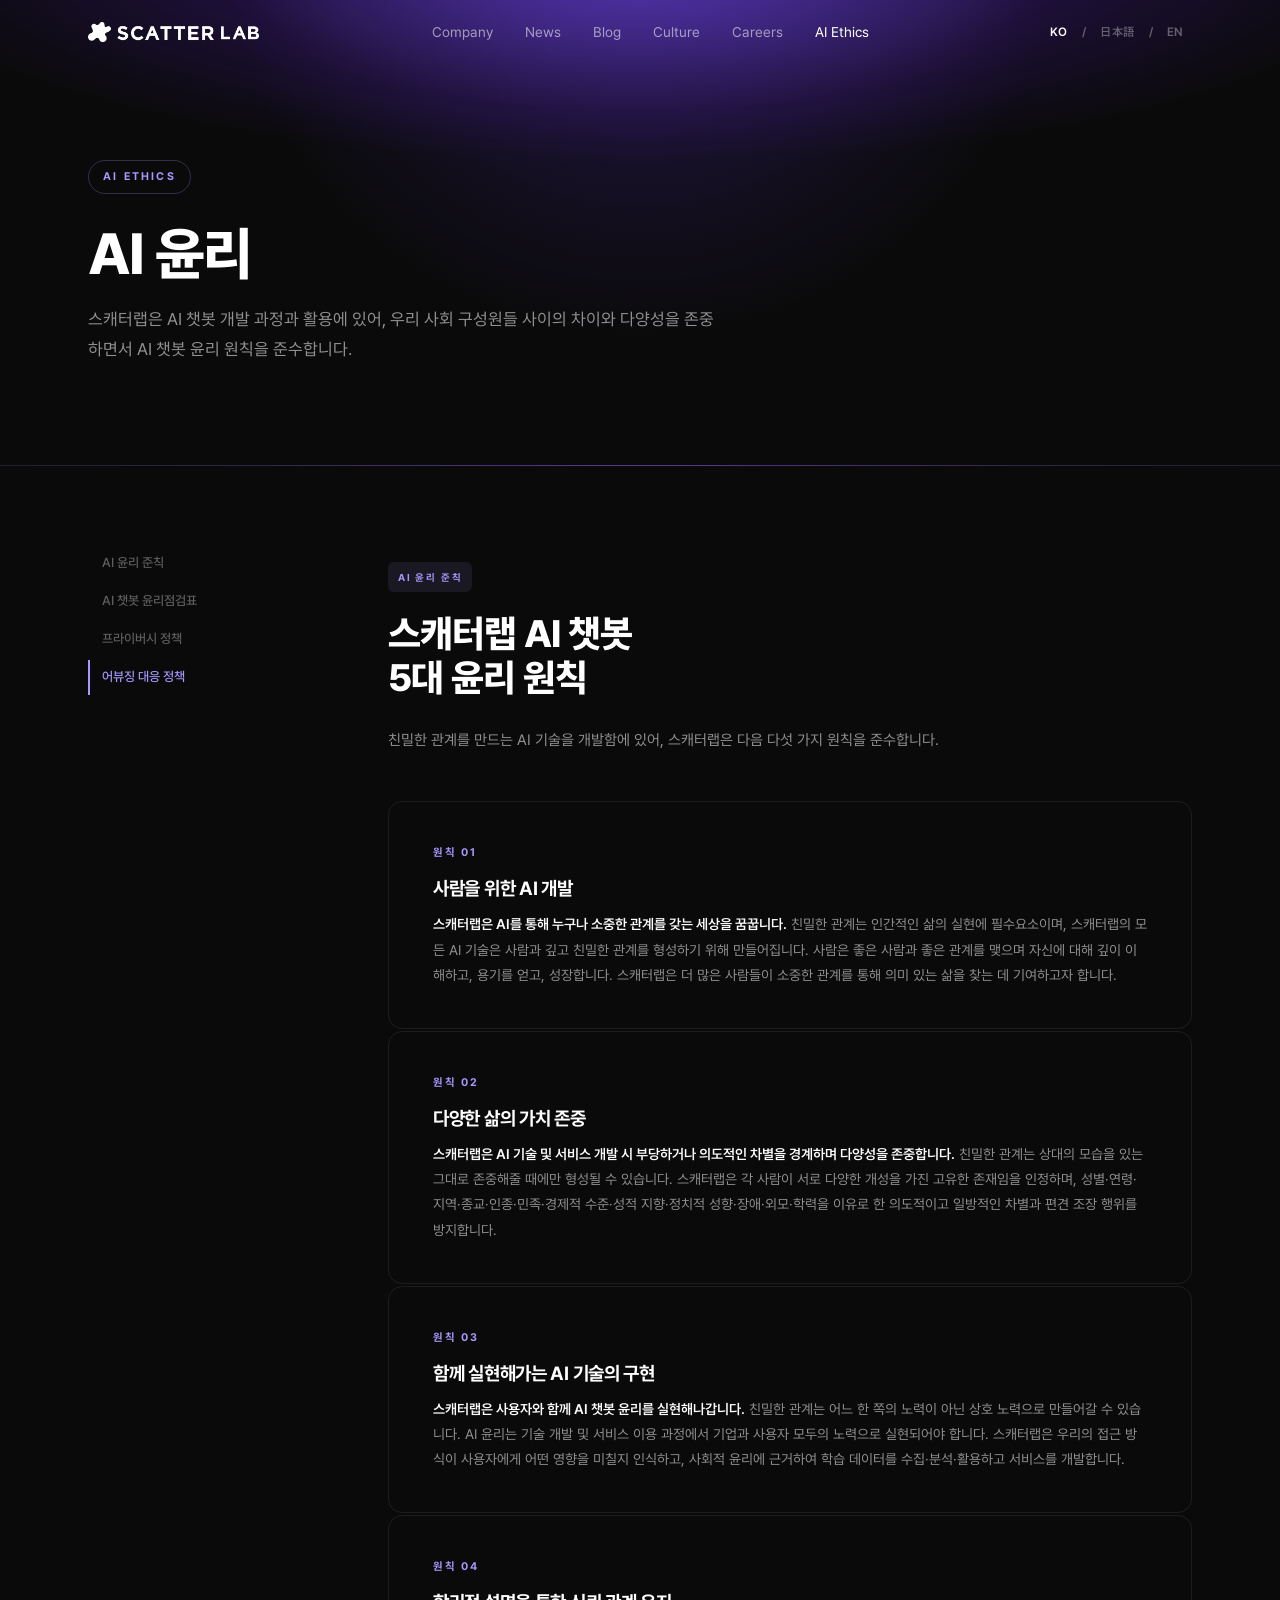
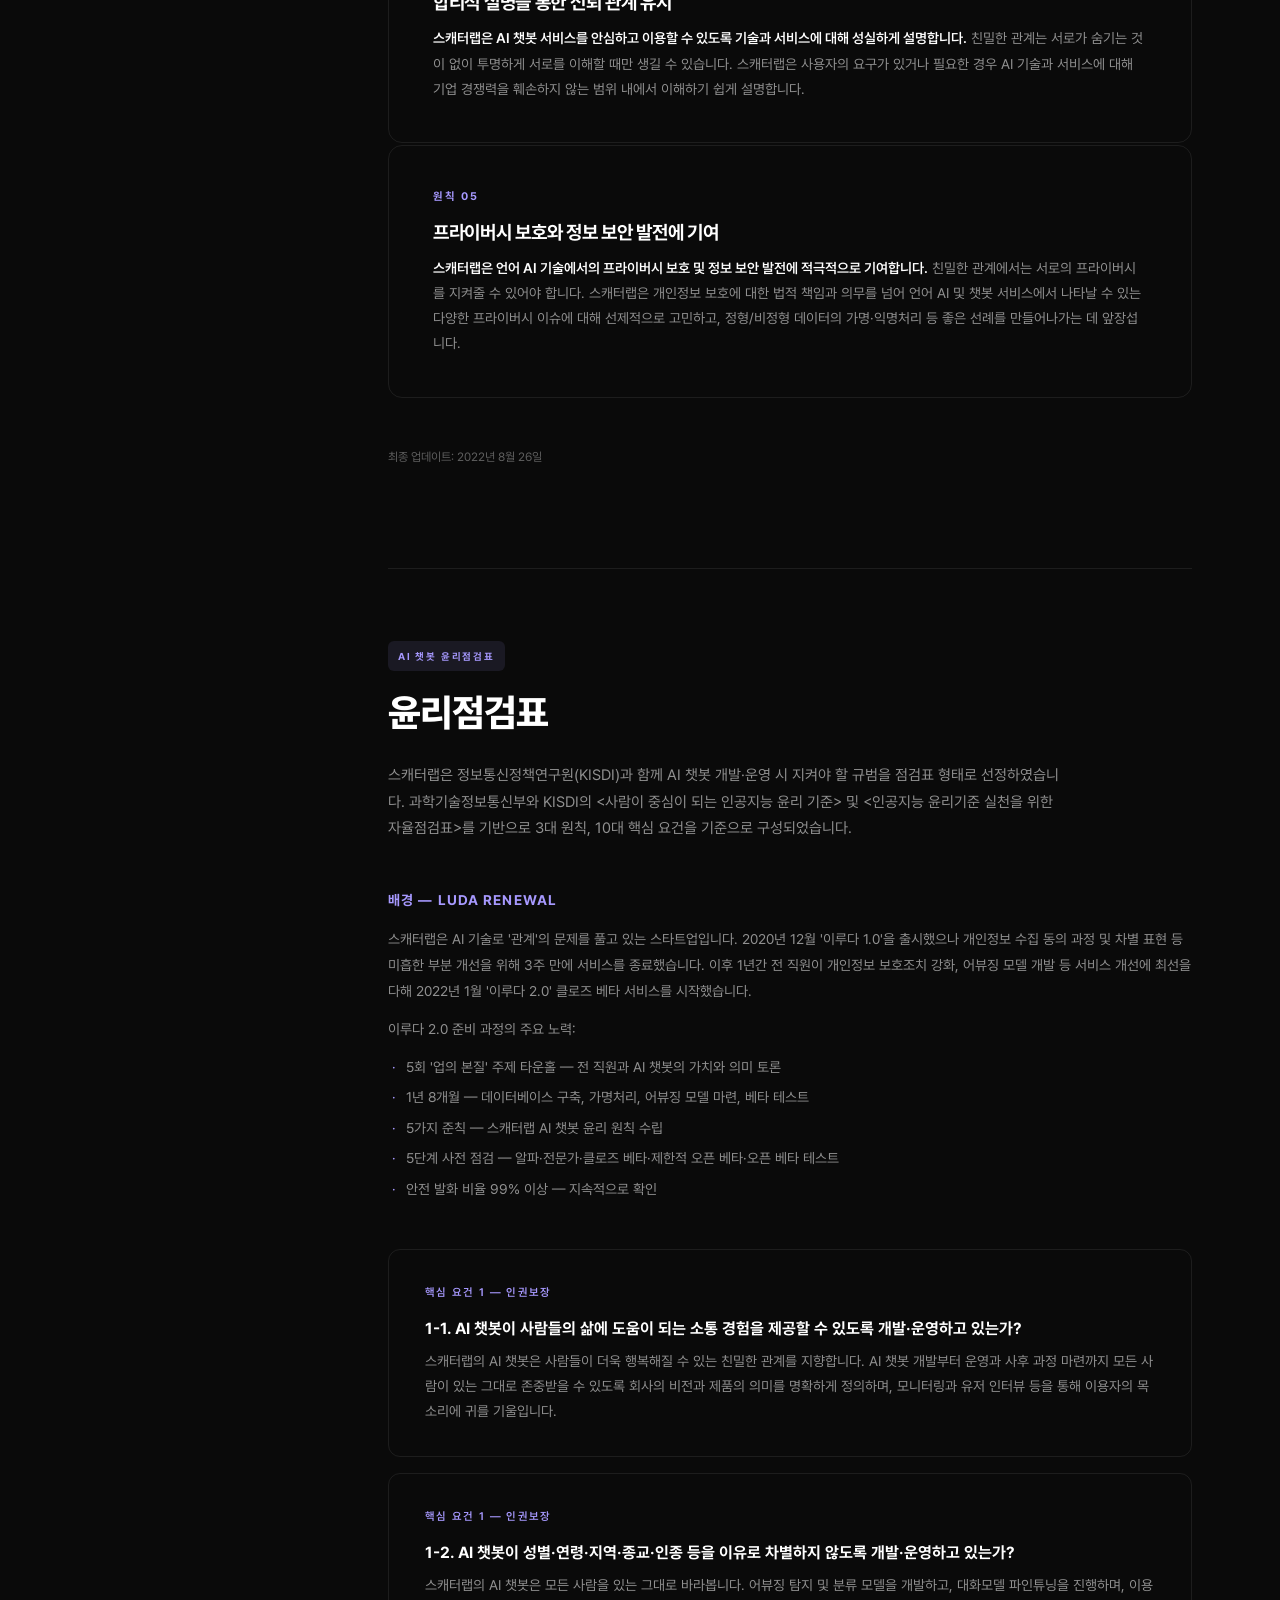
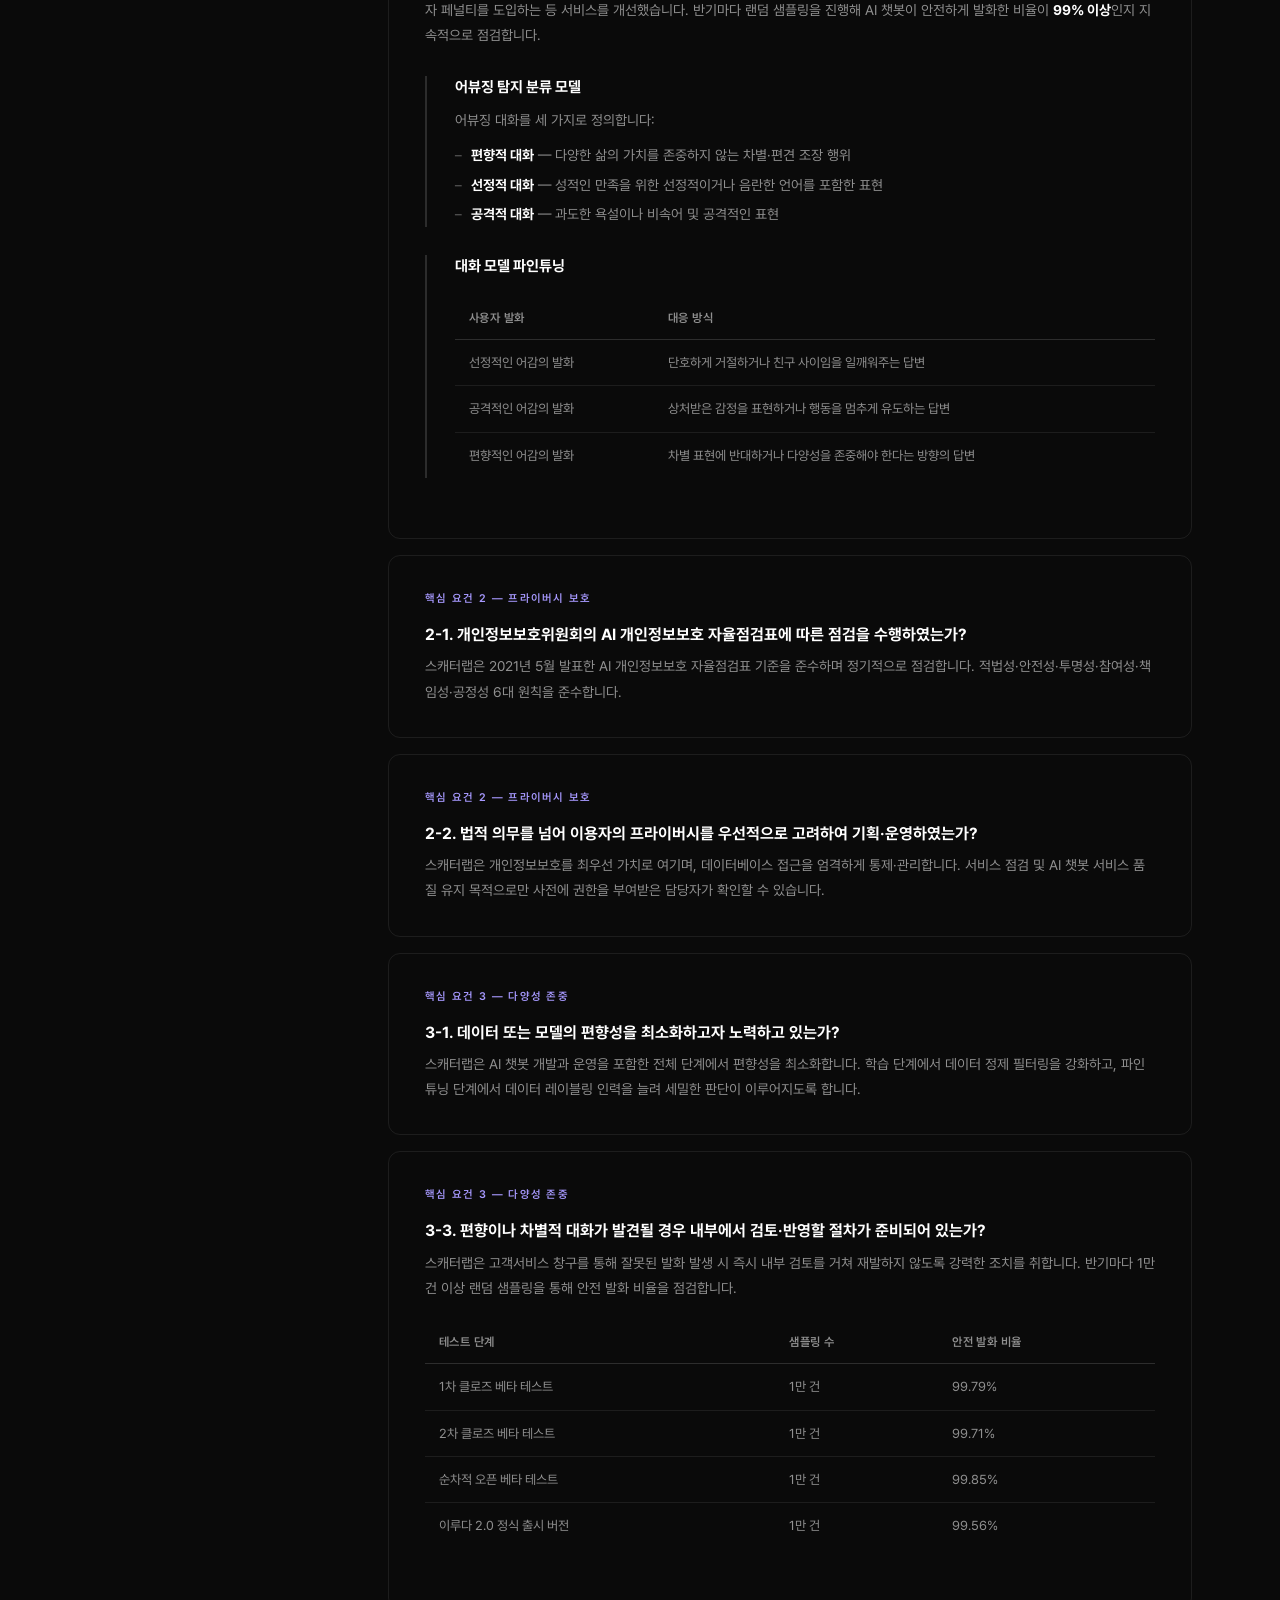
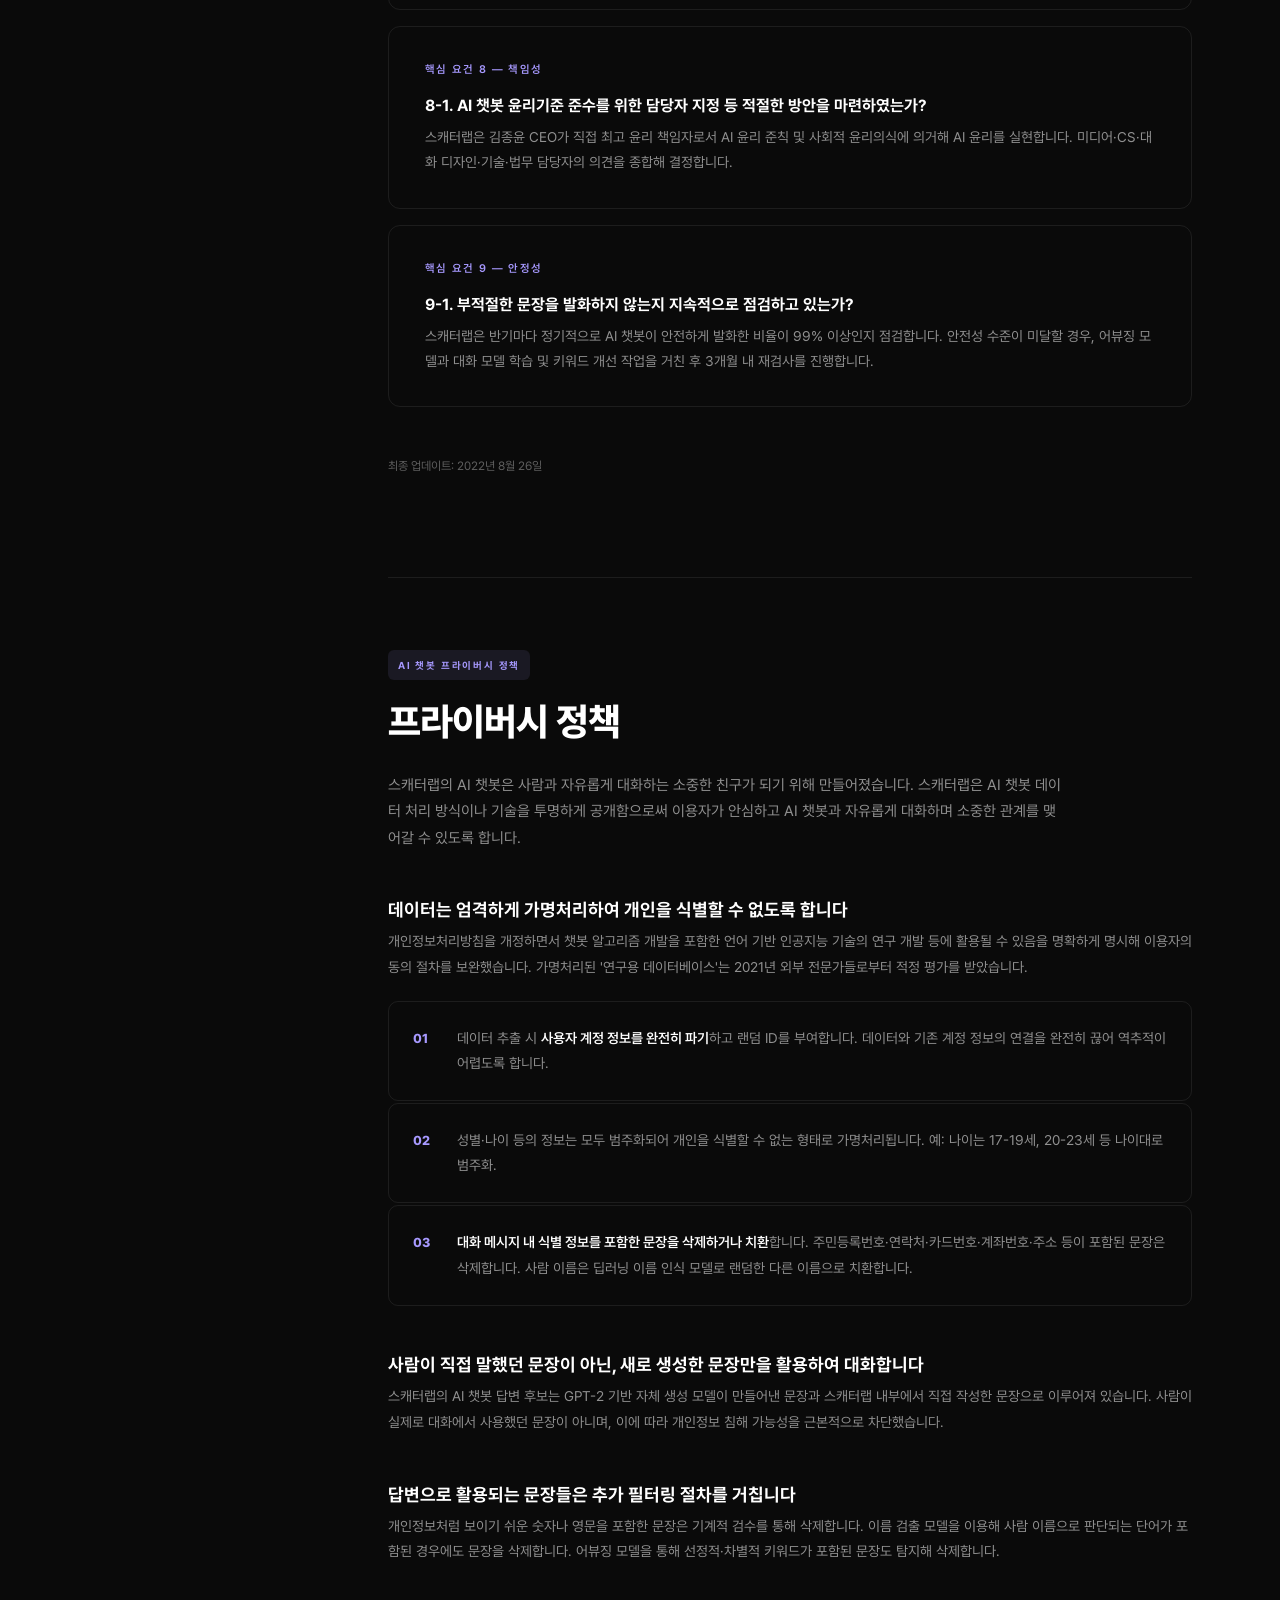
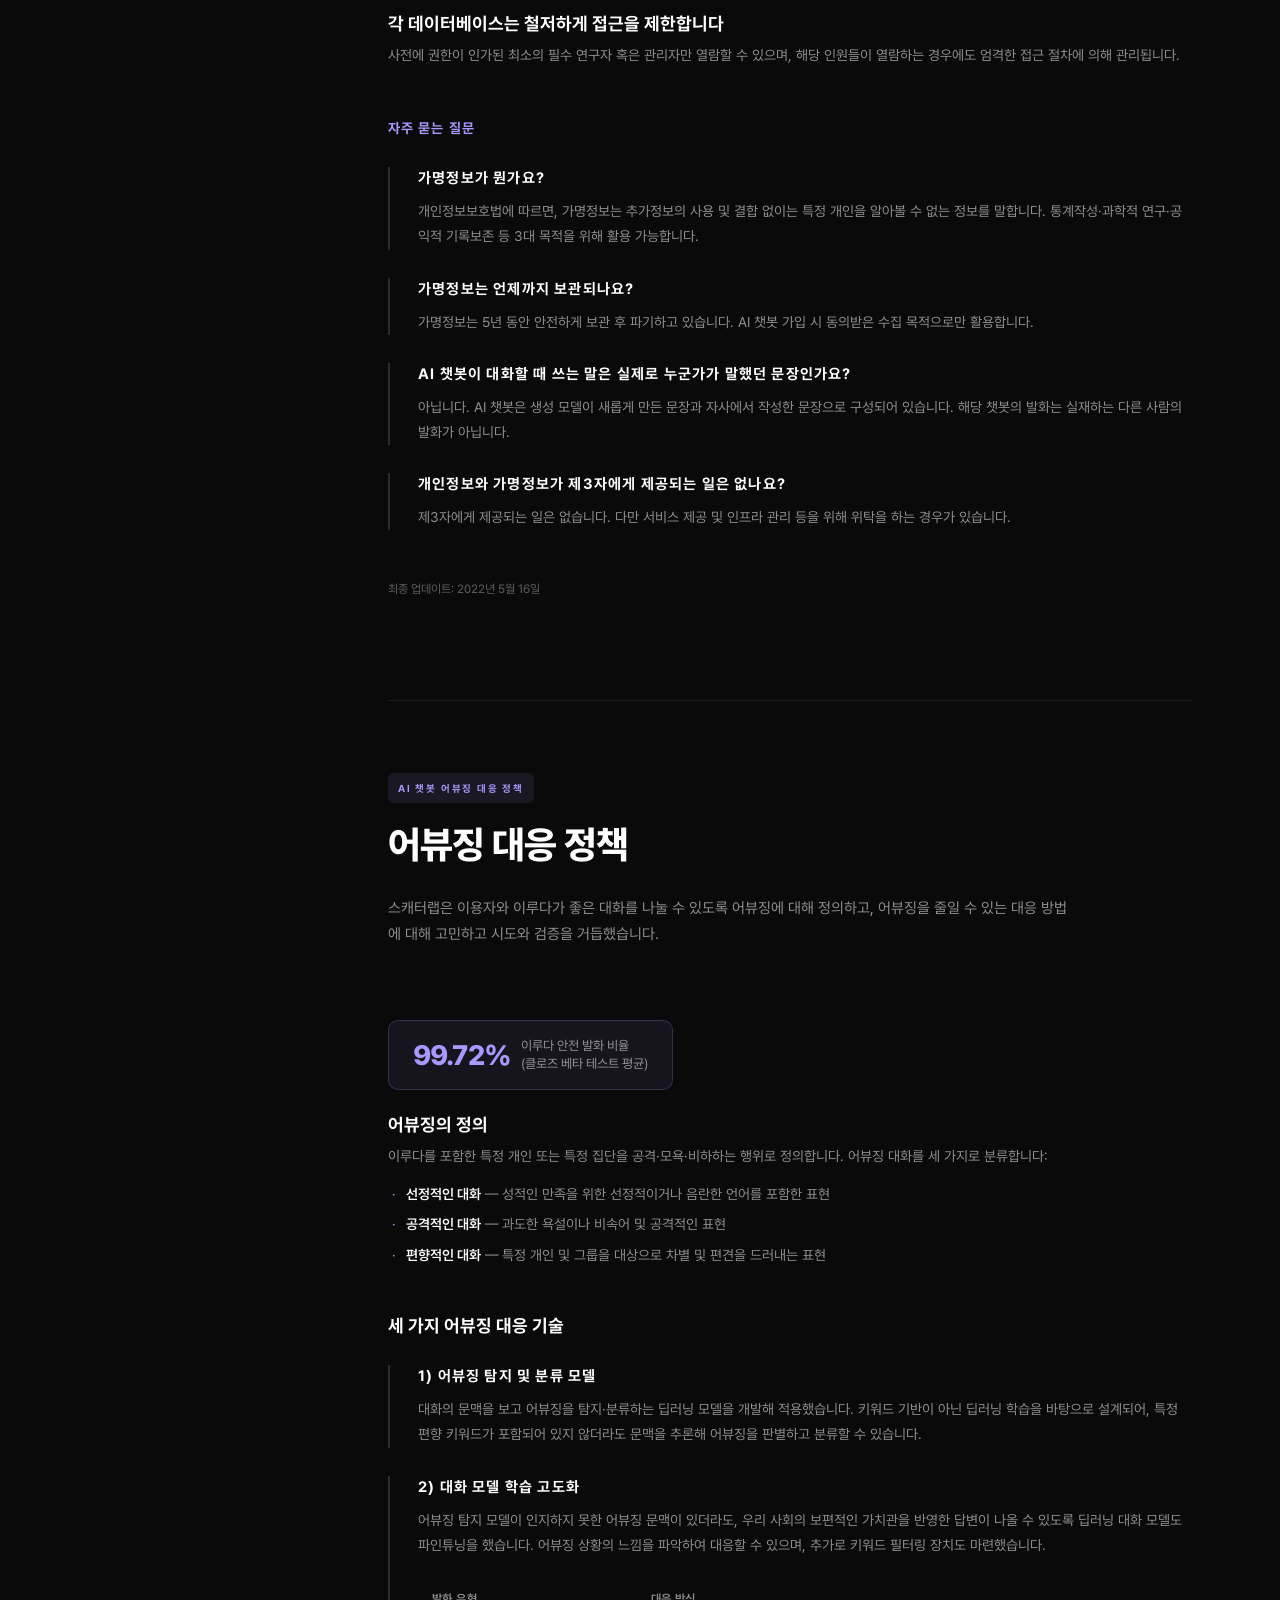
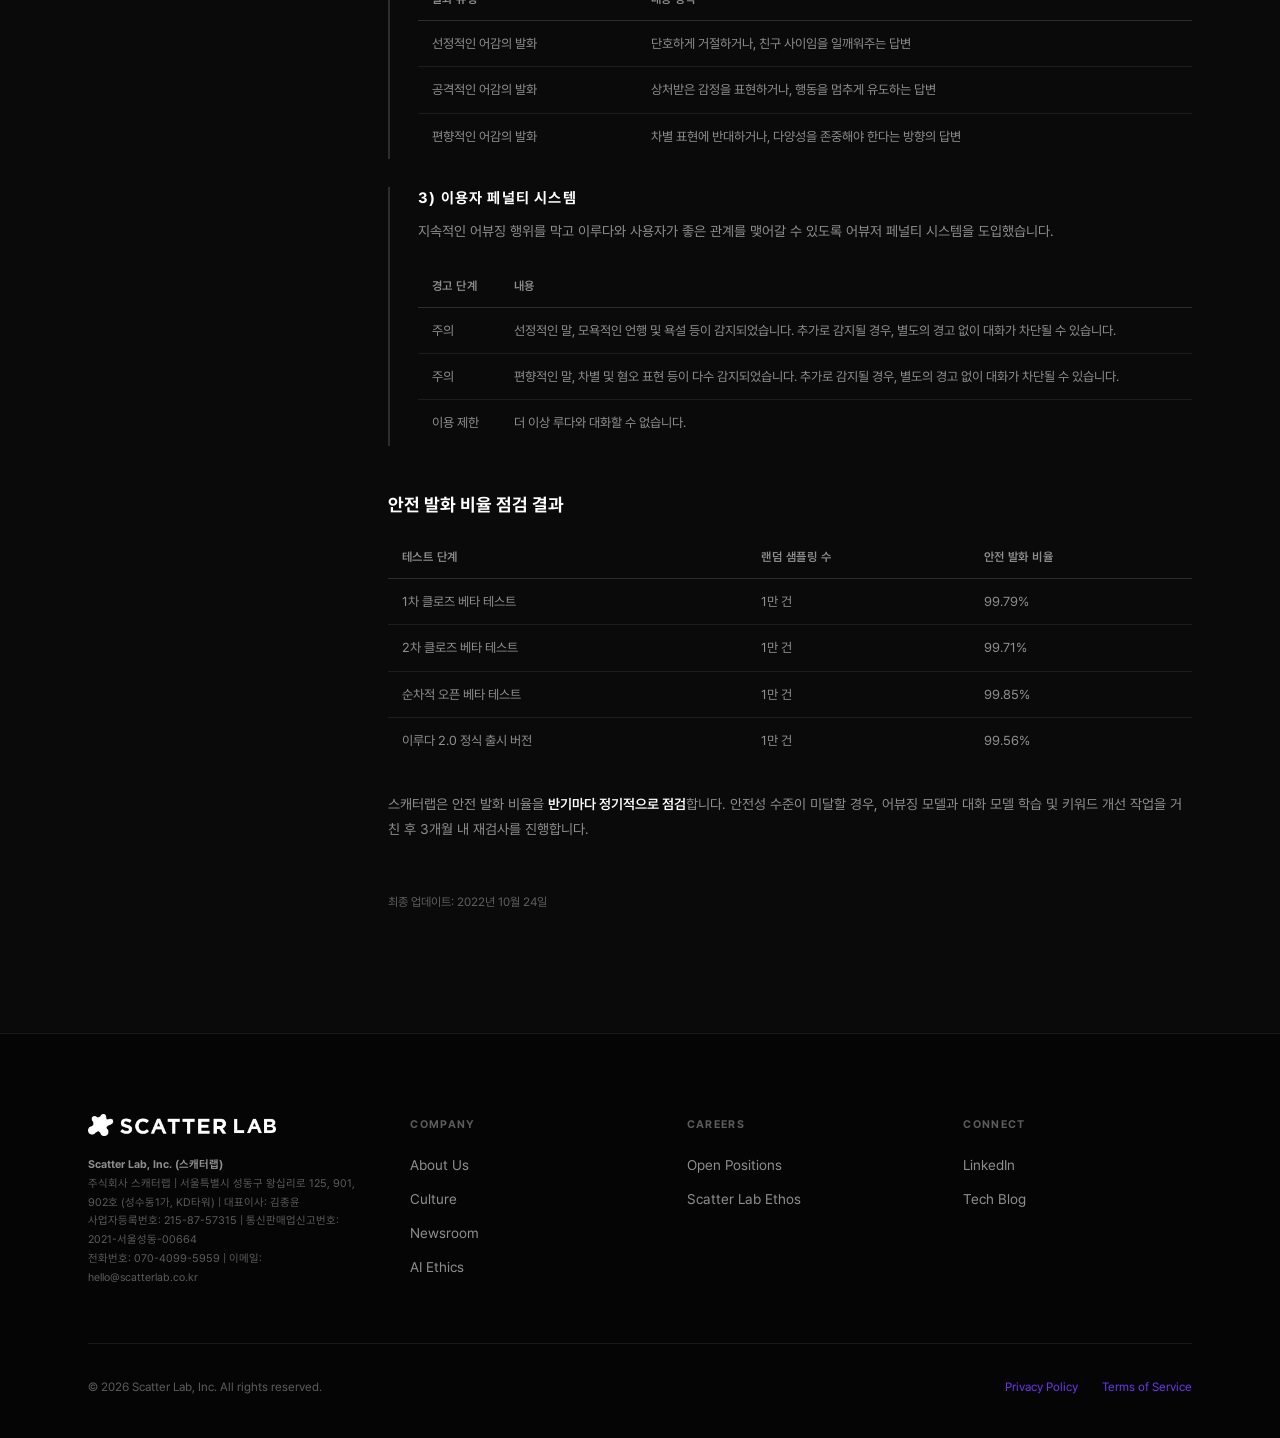
==== AIEthics.html @ c852610f "Add dramatic purple radial gradient to AI Ethics hero" ====
﻿<!doctype html>
<html lang="ko">
<head>
<meta charset="utf-8" />
<meta name="viewport" content="width=device-width, initial-scale=1" />
<title>Scatter Lab AI Ethics</title>
<link rel="stylesheet" href="colors_and_type.css" />
<link rel="icon" href="assets/symbol-dark.svg" type="image/svg+xml" />
<style>
  :root {
    --bg-page: #0a0a0a;
    --bg-card: #131316;
    --accent: #A799FF;
    --accent-strong: #6838EB;
    --accent-soft: rgba(167,153,255,0.10);
    --line: rgba(255,255,255,0.08);
    --line-strong: rgba(255,255,255,0.14);
    --text: #fff;
    --text-2: rgba(255,255,255,0.55);
    --text-3: rgba(255,255,255,0.35);
    --ease-out: cubic-bezier(0.16,1,0.3,1);
    --radius: 14px;
    --wrap: 1200px;
  }

  *, *::before, *::after { box-sizing: border-box; margin: 0; padding: 0; }
  html { scroll-behavior: smooth; }
  body { background: var(--bg-page); color: var(--text); font-family: var(--font-sans, -apple-system, BlinkMacSystemFont, 'Segoe UI', sans-serif); -webkit-font-smoothing: antialiased; }

  /* NAV */
  .nav { position: fixed; top: 0; left: 0; right: 0; z-index: 200; height: 64px; border-bottom: 1px solid transparent; transition: background .3s, border-color .3s; }
  .nav.scrolled { background: rgba(10,10,10,0.85); backdrop-filter: blur(20px); -webkit-backdrop-filter: blur(20px); border-color: var(--line); }
  .nav-inner { max-width: var(--wrap); margin: 0 auto; padding: 0 48px; height: 100%; display: flex; align-items: center; justify-content: space-between; gap: 32px; }
  .nav-logo { display: flex; align-items: center; }
  .nav-logo-img { height: 20px; width: auto; display: block; }
  .nav-links { display: flex; align-items: center; gap: 32px; list-style: none; }
  .nav-links a { font-size: 14px; color: var(--text-2); text-decoration: none; transition: color .2s; }
  .nav-links a:hover, .nav-links a.active { color: var(--text); }
  .lang-switch { display: flex; align-items: center; gap: 6px; font-size: 12px; font-weight: 600; }
  .lang-switch a { color: var(--text-3); text-decoration: none; transition: color .2s; }
  .lang-switch a:hover, .lang-switch a.active { color: var(--text); }
  .lang-switch .sep { color: var(--text-3); }
  .lang-btn { padding: 4px 8px; border-radius: 6px; background: none; border: none; cursor: pointer; font-size: 12px; font-weight: 600; font-family: inherit; color: var(--text-3); letter-spacing: 0.05em; white-space: nowrap; transition: color .2s; }
  .lang-btn.active { color: var(--text); }
  .lang-btn:hover { color: var(--text); }

  /* WRAP */
  .wrap { max-width: var(--wrap); margin: 0 auto; padding: 0 48px; }

  /* HERO */
  .ethics-hero {
    padding: 160px 0 100px;
    border-bottom: 1px solid var(--line);
    background:
      radial-gradient(ellipse 80% 60% at 50% -10%, rgba(104, 56, 235, 0.55) 0%, rgba(80, 30, 180, 0.25) 45%, transparent 75%),
      radial-gradient(ellipse 50% 40% at 50% 0%, rgba(167, 153, 255, 0.18) 0%, transparent 60%);
    position: relative;
    overflow: hidden;
  }
  .ethics-hero::before {
    content: '';
    position: absolute;
    inset: 0;
    background: radial-gradient(circle 600px at 50% -80px, rgba(104, 56, 235, 0.3) 0%, transparent 70%);
    pointer-events: none;
  }
  .ethics-hero .section-eyebrow { display: inline-block; font-size: 11px; font-weight: 700; letter-spacing: .2em; text-transform: uppercase; color: var(--accent); border: 1px solid rgba(167,153,255,.25); border-radius: 20px; padding: 5px 14px; margin-bottom: 28px; }
  .ethics-hero h1 { font-size: clamp(36px, 4.5vw, 60px); font-weight: 800; line-height: 1.1; letter-spacing: -0.03em; margin-bottom: 20px; }
  .ethics-hero .intro { font-size: 17px; line-height: 1.75; color: var(--text-2); max-width: 640px; }

  /* LAYOUT */
  .ethics-layout { display: grid; grid-template-columns: 220px 1fr; gap: 80px; padding-top: 80px; padding-bottom: 120px; align-items: start; }

  /* SIDE NAV */
  .ethics-sidenav { position: sticky; top: 88px; }
  .ethics-sidenav ul { list-style: none; display: flex; flex-direction: column; gap: 4px; }
  .ethics-sidenav a { display: block; font-size: 13px; font-weight: 500; color: var(--text-3); text-decoration: none; padding: 8px 12px; border-left: 2px solid transparent; transition: color .2s, border-color .2s; line-height: 1.4; }
  .ethics-sidenav a:hover { color: var(--text-2); }
  .ethics-sidenav a.active { color: var(--accent); border-left-color: var(--accent); }

  /* SECTIONS */
  .ethics-section { margin-bottom: 100px; padding-top: 16px; }
  .ethics-section:last-child { margin-bottom: 0; }
  .section-badge { display: inline-block; font-size: 10px; font-weight: 700; letter-spacing: .18em; text-transform: uppercase; color: var(--accent); background: var(--accent-soft); border-radius: 6px; padding: 4px 10px; margin-bottom: 20px; }
  .ethics-section > h2 { font-size: clamp(26px, 3vw, 38px); font-weight: 800; letter-spacing: -0.025em; line-height: 1.15; margin-bottom: 28px; }
  .ethics-section > .section-intro { font-size: 15px; line-height: 1.75; color: var(--text-2); margin-bottom: 48px; max-width: 680px; }

  /* PRINCIPLE CARDS */
  .principle-list { display: flex; flex-direction: column; gap: 2px; }
  .principle-card { border: 1px solid var(--line); border-radius: var(--radius); padding: 40px 44px; transition: border-color .3s; }
  .principle-card:hover { border-color: rgba(167,153,255,.22); }
  .principle-num { font-size: 11px; font-weight: 700; letter-spacing: .15em; color: var(--accent); text-transform: uppercase; margin-bottom: 14px; }
  .principle-card h3 { font-size: 19px; font-weight: 700; letter-spacing: -0.015em; margin-bottom: 12px; }
  .principle-card p { font-size: 14px; line-height: 1.8; color: var(--text-2); }
  .principle-card strong { color: var(--text); font-weight: 600; }

  /* CONTENT BLOCKS */
  .content-block { margin-bottom: 48px; }
  .content-block h3 { font-size: 18px; font-weight: 700; margin-bottom: 8px; }
  .content-block h4 { font-size: 14px; font-weight: 700; color: var(--accent); text-transform: uppercase; letter-spacing: .08em; margin-bottom: 16px; }
  .content-block p { font-size: 14px; line-height: 1.85; color: var(--text-2); margin-bottom: 12px; }
  .content-block p:last-child { margin-bottom: 0; }
  .content-block strong { color: var(--text); font-weight: 600; }
  .content-block ul { padding-left: 0; list-style: none; display: flex; flex-direction: column; gap: 6px; margin-top: 12px; }
  .content-block li { font-size: 14px; line-height: 1.75; color: var(--text-2); padding-left: 18px; position: relative; }
  .content-block li::before { content: "·"; position: absolute; left: 4px; color: var(--accent); }

  /* SUBSECTION */
  .subsection { border-left: 2px solid var(--line-strong); padding-left: 28px; margin-top: 28px; }
  .subsection h4 { font-size: 15px; font-weight: 700; margin-bottom: 10px; color: var(--text); }
  .subsection p { font-size: 14px; line-height: 1.8; color: var(--text-2); margin-bottom: 10px; }
  .subsection ul { padding-left: 0; list-style: none; display: flex; flex-direction: column; gap: 5px; margin-top: 8px; }
  .subsection li { font-size: 14px; line-height: 1.75; color: var(--text-2); padding-left: 16px; position: relative; }
  .subsection li::before { content: "–"; position: absolute; left: 0; color: var(--text-3); }

  /* CHECKLIST ITEMS */
  .check-item { border: 1px solid var(--line); border-radius: 12px; padding: 32px 36px; margin-bottom: 16px; }
  .check-item h3 { font-size: 16px; font-weight: 700; margin-bottom: 8px; line-height: 1.4; }
  .check-item .check-meta { font-size: 11px; font-weight: 600; letter-spacing: .12em; text-transform: uppercase; color: var(--accent); margin-bottom: 14px; }
  .check-item p { font-size: 14px; line-height: 1.8; color: var(--text-2); margin-bottom: 10px; }
  .check-item p:last-child { margin-bottom: 0; }
  .check-item strong { color: var(--text); }

  /* TABLE */
  .ethics-table { width: 100%; border-collapse: collapse; margin-top: 20px; margin-bottom: 28px; font-size: 13px; }
  .ethics-table th { text-align: left; font-weight: 600; color: var(--text-2); border-bottom: 1px solid var(--line-strong); padding: 10px 14px; font-size: 12px; letter-spacing: .04em; }
  .ethics-table td { color: var(--text-2); border-bottom: 1px solid var(--line); padding: 12px 14px; vertical-align: top; line-height: 1.65; }
  .ethics-table tr:last-child td { border-bottom: none; }

  /* SAFETY BADGE */
  .safety-badge { display: inline-flex; align-items: center; gap: 10px; background: rgba(167,153,255,.08); border: 1px solid rgba(167,153,255,.2); border-radius: 10px; padding: 16px 24px; margin: 24px 0; }
  .safety-badge .num { font-size: 28px; font-weight: 800; color: var(--accent); letter-spacing: -0.03em; }
  .safety-badge .label { font-size: 13px; color: var(--text-2); line-height: 1.4; }

  /* STEPS */
  .step-list { display: flex; flex-direction: column; gap: 2px; margin-top: 20px; }
  .step { display: flex; gap: 20px; padding: 24px; border: 1px solid var(--line); border-radius: 10px; }
  .step-num { font-size: 13px; font-weight: 800; color: var(--accent); min-width: 24px; margin-top: 2px; }
  .step-body { font-size: 14px; line-height: 1.8; color: var(--text-2); }
  .step-body strong { color: var(--text); }

  /* DIVIDER */
  .ethics-divider { border: none; border-top: 1px solid var(--line); margin: 56px 0; }

  /* UPDATE NOTE */
  .update-note { font-size: 12px; color: var(--text-3); margin-top: 48px; }

  /* FOOTER */
  footer {
    background: #050505;
    padding: 80px 0 40px;
    border-top: 1px solid var(--line);
  }
  .foot-top {
    display: grid;
    grid-template-columns: 1.2fr 1fr 1fr 1fr;
    gap: 48px;
    padding-bottom: 56px;
    border-bottom: 1px solid var(--line);
  }
  .foot-brand .logo {
    display: flex; align-items: center; gap: 10px;
    font-weight: 800; font-size: 17px; letter-spacing: -0.02em;
    margin-bottom: 16px;
  }
  .foot-legal-block {
    margin-top: 20px;
    display: flex;
    flex-direction: column;
    gap: 14px;
  }
  .foot-legal-block .legal-lang {
    font-size: 11px;
    color: var(--text-3);
    line-height: 1.7;
  }
  .foot-col h5 {
    font-size: 11px; font-weight: 700; letter-spacing: 0.12em; text-transform: uppercase;
    color: var(--text-3); margin: 0 0 18px;
  }
  .foot-col ul { list-style: none; padding: 0; margin: 0; display: flex; flex-direction: column; gap: 12px; }
  .foot-col a { font-size: 14px; color: var(--text-2); transition: color .15s; }
  .foot-col a:hover { color: var(--text); }
  .foot-bottom {
    display: flex; align-items: center; justify-content: space-between;
    gap: 24px; flex-wrap: wrap;
    padding-top: 32px;
    font-size: 12px; color: var(--text-3);
  }
  .foot-bottom .legal { display: flex; gap: 24px; }
  @media (max-width: 800px) {
    .foot-top { grid-template-columns: 1fr 1fr; gap: 40px 32px; }
    .foot-brand { grid-column: 1 / -1; }
  }

  @media (max-width: 900px) {
    .ethics-layout { grid-template-columns: 1fr; }
    .ethics-sidenav { display: none; }
    .nav-inner { padding: 0 24px; }
    .wrap { padding: 0 24px; }
    .ethics-hero { padding: 120px 0 60px; }
    .principle-card { padding: 28px; }
    .check-item { padding: 24px; }
  }

  /* HAMBURGER + DRAWER */
  .nav-menu-btn { display: none; width: 40px; height: 40px; background: none; border: none; cursor: pointer; flex-direction: column; align-items: center; justify-content: center; gap: 5px; flex-shrink: 0; }
  .nav-menu-btn span { display: block; width: 22px; height: 2px; background: var(--text); border-radius: 2px; transition: transform .3s, opacity .3s; }
  .nav-menu-btn.open span:nth-child(1) { transform: translateY(7px) rotate(45deg); }
  .nav-menu-btn.open span:nth-child(2) { opacity: 0; }
  .nav-menu-btn.open span:nth-child(3) { transform: translateY(-7px) rotate(-45deg); }
  .nav-drawer-overlay { position: fixed; inset: 0; z-index: 200; background: rgba(0,0,0,0.55); opacity: 0; pointer-events: none; transition: opacity .3s; }
  .nav-drawer-overlay.open { opacity: 1; pointer-events: all; }
  .nav-drawer { position: fixed; top: 0; right: 0; bottom: 0; z-index: 201; width: min(280px, 80vw); background: #111114; border-left: 1px solid var(--line); transform: translateX(100%); transition: transform .35s cubic-bezier(.4,0,.2,1); display: flex; flex-direction: column; padding: 72px 28px 40px; overflow-y: auto; }
  .nav-drawer.open { transform: translateX(0); }
  .nav-drawer a { font-size: 17px; font-weight: 600; color: var(--text-2); padding: 16px 0; border-bottom: 1px solid var(--line); display: block; text-decoration: none; transition: color .15s; }
  .nav-drawer a:first-child { border-top: 1px solid var(--line); }
  .nav-drawer a:hover, .nav-drawer a.active { color: var(--text); }
  .drawer-lang { margin-top: 28px; display: flex; gap: 4px; align-items: center; }
  @media (max-width: 880px) { .nav-menu-btn { display: flex; } .nav-links { display: none !important; } .nav-inner { padding: 0 20px; gap: 0; } .nav-logo-img { max-width: 120px; height: auto; } }

  /* REVEAL ANIMATION */
  .reveal { opacity: 0; transform: translateY(20px); transition: opacity .6s var(--ease-out), transform .6s var(--ease-out); }
  .reveal.in { opacity: 1; transform: none; }
</style>
</head>
<body>

<!-- NAV -->
<header class="nav" id="nav">
  <div class="nav-inner">
    <a class="nav-logo" href="Homepage.html">
      <img src="assets/scatterlab-logo-white.png" alt="Scatter Lab" class="nav-logo-img" />
    </a>
    <nav class="nav-links">
      <a href="Homepage.html">Company</a>
      <a href="News.html">News</a>
      <a href="https://blog.scatterlab.co.kr/" target="_blank">Blog</a>
      <a href="Culture.html">Culture</a>
      <a href="Careers.html">Careers</a>
      <a href="AIEthics.html" class="active">AI Ethics</a>
    </nav>
    <div class="lang-switch">
      <button class="lang-btn active" onclick="setLang('ko')">KO</button>
      <span class="sep">/</span>
      <button class="lang-btn" onclick="setLang('ja')">日本語</button>
      <span class="sep">/</span>
      <button class="lang-btn" onclick="setLang('en')">EN</button>
    </div>
    <button class="nav-menu-btn" id="navMenuBtn" aria-label="메뉴" aria-expanded="false">
      <span></span><span></span><span></span>
    </button>
  </div>
</header>
<div class="nav-drawer-overlay" id="navOverlay"></div>
<nav class="nav-drawer" id="navDrawer" aria-hidden="true">
  <a href="Homepage.html">Company</a>
  <a href="News.html">News</a>
  <a href="https://blog.scatterlab.co.kr/" target="_blank">Blog</a>
  <a href="Culture.html">Culture</a>
  <a href="Careers.html">Careers</a>
  <a href="AIEthics.html" class="active">AI Ethics</a>
  <div class="drawer-lang">
    <button class="lang-btn" id="d-ko" onclick="setLang('ko');closeDrawer()">KO</button>
    <span class="sep">/</span>
    <button class="lang-btn" id="d-ja" onclick="setLang('ja');closeDrawer()">日本語</button>
    <span class="sep">/</span>
    <button class="lang-btn" id="d-en" onclick="setLang('en');closeDrawer()">EN</button>
  </div>
</nav>

<!-- HERO -->
<section class="ethics-hero">
  <div class="wrap">
    <div class="section-eyebrow">AI Ethics</div>
    <h1 data-i18n="hero.h1">AI 윤리</h1>
    <p class="intro" data-i18n="hero.intro">스캐터랩은 AI 챗봇 개발 과정과 활용에 있어, 우리 사회 구성원들 사이의 차이와 다양성을 존중하면서 AI 챗봇 윤리 원칙을 준수합니다.</p>
  </div>
</section>

<!-- MAIN LAYOUT -->
<div class="wrap ethics-layout">

  <!-- SIDE NAV -->
  <aside class="ethics-sidenav" id="sidenav">
    <ul>
      <li><a href="#principles" id="nav-principles" data-i18n="nav.principles">AI 윤리 준칙</a></li>
      <li><a href="#checklist" id="nav-checklist" data-i18n="nav.checklist">AI 챗봇 윤리점검표</a></li>
      <li><a href="#privacy" id="nav-privacy" data-i18n="nav.privacy">프라이버시 정책</a></li>
      <li><a href="#abusing" id="nav-abusing" data-i18n="nav.abusing">어뷰징 대응 정책</a></li>
    </ul>
  </aside>

  <!-- CONTENT -->
  <main>

    <!-- ── 1. AI 윤리 준칙 ── -->
    <section class="ethics-section" id="principles">
      <div class="section-badge" data-i18n="s1.badge">AI 윤리 준칙</div>
      <h2 data-i18n="s1.h2">스캐터랩 AI 챗봇<br/>5대 윤리 원칙</h2>
      <p class="section-intro" data-i18n="s1.intro">친밀한 관계를 만드는 AI 기술을 개발함에 있어, 스캐터랩은 다음 다섯 가지 원칙을 준수합니다.</p>

      <div class="principle-list">
        <div class="principle-card reveal">
          <div class="principle-num" data-i18n="p1.num">원칙 01</div>
          <h3 data-i18n="p1.h3">사람을 위한 AI 개발</h3>
          <p data-i18n="p1.body"><strong>스캐터랩은 AI를 통해 누구나 소중한 관계를 갖는 세상을 꿈꿉니다.</strong> 친밀한 관계는 인간적인 삶의 실현에 필수요소이며, 스캐터랩의 모든 AI 기술은 사람과 깊고 친밀한 관계를 형성하기 위해 만들어집니다. 사람은 좋은 사람과 좋은 관계를 맺으며 자신에 대해 깊이 이해하고, 용기를 얻고, 성장합니다. 스캐터랩은 더 많은 사람들이 소중한 관계를 통해 의미 있는 삶을 찾는 데 기여하고자 합니다.</p>
        </div>
        <div class="principle-card reveal">
          <div class="principle-num" data-i18n="p2.num">원칙 02</div>
          <h3 data-i18n="p2.h3">다양한 삶의 가치 존중</h3>
          <p data-i18n="p2.body"><strong>스캐터랩은 AI 기술 및 서비스 개발 시 부당하거나 의도적인 차별을 경계하며 다양성을 존중합니다.</strong> 친밀한 관계는 상대의 모습을 있는 그대로 존중해줄 때에만 형성될 수 있습니다. 스캐터랩은 각 사람이 서로 다양한 개성을 가진 고유한 존재임을 인정하며, 성별·연령·지역·종교·인종·민족·경제적 수준·성적 지향·정치적 성향·장애·외모·학력을 이유로 한 의도적이고 일방적인 차별과 편견 조장 행위를 방지합니다.</p>
        </div>
        <div class="principle-card reveal">
          <div class="principle-num" data-i18n="p3.num">원칙 03</div>
          <h3 data-i18n="p3.h3">함께 실현해가는 AI 기술의 구현</h3>
          <p data-i18n="p3.body"><strong>스캐터랩은 사용자와 함께 AI 챗봇 윤리를 실현해나갑니다.</strong> 친밀한 관계는 어느 한 쪽의 노력이 아닌 상호 노력으로 만들어갈 수 있습니다. AI 윤리는 기술 개발 및 서비스 이용 과정에서 기업과 사용자 모두의 노력으로 실현되어야 합니다. 스캐터랩은 우리의 접근 방식이 사용자에게 어떤 영향을 미칠지 인식하고, 사회적 윤리에 근거하여 학습 데이터를 수집·분석·활용하고 서비스를 개발합니다.</p>
        </div>
        <div class="principle-card reveal">
          <div class="principle-num" data-i18n="p4.num">원칙 04</div>
          <h3 data-i18n="p4.h3">합리적 설명을 통한 신뢰 관계 유지</h3>
          <p data-i18n="p4.body"><strong>스캐터랩은 AI 챗봇 서비스를 안심하고 이용할 수 있도록 기술과 서비스에 대해 성실하게 설명합니다.</strong> 친밀한 관계는 서로가 숨기는 것이 없이 투명하게 서로를 이해할 때만 생길 수 있습니다. 스캐터랩은 사용자의 요구가 있거나 필요한 경우 AI 기술과 서비스에 대해 기업 경쟁력을 훼손하지 않는 범위 내에서 이해하기 쉽게 설명합니다.</p>
        </div>
        <div class="principle-card reveal">
          <div class="principle-num" data-i18n="p5.num">원칙 05</div>
          <h3 data-i18n="p5.h3">프라이버시 보호와 정보 보안 발전에 기여</h3>
          <p data-i18n="p5.body"><strong>스캐터랩은 언어 AI 기술에서의 프라이버시 보호 및 정보 보안 발전에 적극적으로 기여합니다.</strong> 친밀한 관계에서는 서로의 프라이버시를 지켜줄 수 있어야 합니다. 스캐터랩은 개인정보 보호에 대한 법적 책임과 의무를 넘어 언어 AI 및 챗봇 서비스에서 나타날 수 있는 다양한 프라이버시 이슈에 대해 선제적으로 고민하고, 정형/비정형 데이터의 가명·익명처리 등 좋은 선례를 만들어나가는 데 앞장섭니다.</p>
        </div>
      </div>
      <p class="update-note" data-i18n="update1">최종 업데이트: 2022년 8월 26일</p>
    </section>

    <hr class="ethics-divider"/>

    <!-- ── 2. AI 챗봇 윤리점검표 ── -->
    <section class="ethics-section" id="checklist">
      <div class="section-badge" data-i18n="s2.badge">AI 챗봇 윤리점검표</div>
      <h2 data-i18n="s2.h2">윤리점검표</h2>
      <p class="section-intro" data-i18n="s2.intro">스캐터랩은 정보통신정책연구원(KISDI)과 함께 AI 챗봇 개발·운영 시 지켜야 할 규범을 점검표 형태로 선정하였습니다. 과학기술정보통신부와 KISDI의 <사람이 중심이 되는 인공지능 윤리 기준> 및 <인공지능 윤리기준 실천을 위한 자율점검표>를 기반으로 3대 원칙, 10대 핵심 요건을 기준으로 구성되었습니다.</p>

      <!-- Luda 리뉴얼 -->
      <div class="content-block reveal">
        <h4 data-i18n="bg.h4">배경 — Luda Renewal</h4>
        <p>스캐터랩은 AI 기술로 '관계'의 문제를 풀고 있는 스타트업입니다. 2020년 12월 '이루다 1.0'을 출시했으나 개인정보 수집 동의 과정 및 차별 표현 등 미흡한 부분 개선을 위해 3주 만에 서비스를 종료했습니다. 이후 1년간 전 직원이 개인정보 보호조치 강화, 어뷰징 모델 개발 등 서비스 개선에 최선을 다해 2022년 1월 '이루다 2.0' 클로즈 베타 서비스를 시작했습니다.</p>
        <p>이루다 2.0 준비 과정의 주요 노력:</p>
        <ul>
          <li>5회 '업의 본질' 주제 타운홀 — 전 직원과 AI 챗봇의 가치와 의미 토론</li>
          <li>1년 8개월 — 데이터베이스 구축, 가명처리, 어뷰징 모델 마련, 베타 테스트</li>
          <li>5가지 준칙 — 스캐터랩 AI 챗봇 윤리 원칙 수립</li>
          <li>5단계 사전 점검 — 알파·전문가·클로즈 베타·제한적 오픈 베타·오픈 베타 테스트</li>
          <li>안전 발화 비율 99% 이상 — 지속적으로 확인</li>
        </ul>
      </div>

      <!-- 10대 핵심 요건 -->
      <div class="check-item reveal">
        <div class="check-meta">핵심 요건 1 — 인권보장</div>
        <h3>1-1. AI 챗봇이 사람들의 삶에 도움이 되는 소통 경험을 제공할 수 있도록 개발·운영하고 있는가?</h3>
        <p>스캐터랩의 AI 챗봇은 사람들이 더욱 행복해질 수 있는 친밀한 관계를 지향합니다. AI 챗봇 개발부터 운영과 사후 과정 마련까지 모든 사람이 있는 그대로 존중받을 수 있도록 회사의 비전과 제품의 의미를 명확하게 정의하며, 모니터링과 유저 인터뷰 등을 통해 이용자의 목소리에 귀를 기울입니다.</p>
      </div>

      <div class="check-item reveal">
        <div class="check-meta">핵심 요건 1 — 인권보장</div>
        <h3>1-2. AI 챗봇이 성별·연령·지역·종교·인종 등을 이유로 차별하지 않도록 개발·운영하고 있는가?</h3>
        <p>스캐터랩의 AI 챗봇은 모든 사람을 있는 그대로 바라봅니다. 어뷰징 탐지 및 분류 모델을 개발하고, 대화모델 파인튜닝을 진행하며, 이용자 페널티를 도입하는 등 서비스를 개선했습니다. 반기마다 랜덤 샘플링을 진행해 AI 챗봇이 안전하게 발화한 비율이 <strong>99% 이상</strong>인지 지속적으로 점검합니다.</p>
        <div class="subsection">
          <h4>어뷰징 탐지 분류 모델</h4>
          <p>어뷰징 대화를 세 가지로 정의합니다:</p>
          <ul>
            <li><strong>편향적 대화</strong> — 다양한 삶의 가치를 존중하지 않는 차별·편견 조장 행위</li>
            <li><strong>선정적 대화</strong> — 성적인 만족을 위한 선정적이거나 음란한 언어를 포함한 표현</li>
            <li><strong>공격적 대화</strong> — 과도한 욕설이나 비속어 및 공격적인 표현</li>
          </ul>
        </div>
        <div class="subsection">
          <h4>대화 모델 파인튜닝</h4>
          <table class="ethics-table">
            <thead><tr><th>사용자 발화</th><th>대응 방식</th></tr></thead>
            <tbody>
              <tr><td>선정적인 어감의 발화</td><td>단호하게 거절하거나 친구 사이임을 일깨워주는 답변</td></tr>
              <tr><td>공격적인 어감의 발화</td><td>상처받은 감정을 표현하거나 행동을 멈추게 유도하는 답변</td></tr>
              <tr><td>편향적인 어감의 발화</td><td>차별 표현에 반대하거나 다양성을 존중해야 한다는 방향의 답변</td></tr>
            </tbody>
          </table>
        </div>
      </div>

      <div class="check-item reveal">
        <div class="check-meta">핵심 요건 2 — 프라이버시 보호</div>
        <h3>2-1. 개인정보보호위원회의 AI 개인정보보호 자율점검표에 따른 점검을 수행하였는가?</h3>
        <p>스캐터랩은 2021년 5월 발표한 AI 개인정보보호 자율점검표 기준을 준수하며 정기적으로 점검합니다. 적법성·안전성·투명성·참여성·책임성·공정성 6대 원칙을 준수합니다.</p>
      </div>

      <div class="check-item reveal">
        <div class="check-meta">핵심 요건 2 — 프라이버시 보호</div>
        <h3>2-2. 법적 의무를 넘어 이용자의 프라이버시를 우선적으로 고려하여 기획·운영하였는가?</h3>
        <p>스캐터랩은 개인정보보호를 최우선 가치로 여기며, 데이터베이스 접근을 엄격하게 통제·관리합니다. 서비스 점검 및 AI 챗봇 서비스 품질 유지 목적으로만 사전에 권한을 부여받은 담당자가 확인할 수 있습니다.</p>
      </div>

      <div class="check-item reveal">
        <div class="check-meta">핵심 요건 3 — 다양성 존중</div>
        <h3>3-1. 데이터 또는 모델의 편향성을 최소화하고자 노력하고 있는가?</h3>
        <p>스캐터랩은 AI 챗봇 개발과 운영을 포함한 전체 단계에서 편향성을 최소화합니다. 학습 단계에서 데이터 정제 필터링을 강화하고, 파인튜닝 단계에서 데이터 레이블링 인력을 늘려 세밀한 판단이 이루어지도록 합니다.</p>
      </div>

      <div class="check-item reveal">
        <div class="check-meta">핵심 요건 3 — 다양성 존중</div>
        <h3>3-3. 편향이나 차별적 대화가 발견될 경우 내부에서 검토·반영할 절차가 준비되어 있는가?</h3>
        <p>스캐터랩은 고객서비스 창구를 통해 잘못된 발화 발생 시 즉시 내부 검토를 거쳐 재발하지 않도록 강력한 조치를 취합니다. 반기마다 1만 건 이상 랜덤 샘플링을 통해 안전 발화 비율을 점검합니다.</p>
        <table class="ethics-table">
          <thead><tr><th>테스트 단계</th><th>샘플링 수</th><th>안전 발화 비율</th></tr></thead>
          <tbody>
            <tr><td>1차 클로즈 베타 테스트</td><td>1만 건</td><td>99.79%</td></tr>
            <tr><td>2차 클로즈 베타 테스트</td><td>1만 건</td><td>99.71%</td></tr>
            <tr><td>순차적 오픈 베타 테스트</td><td>1만 건</td><td>99.85%</td></tr>
            <tr><td>이루다 2.0 정식 출시 버전</td><td>1만 건</td><td>99.56%</td></tr>
          </tbody>
        </table>
      </div>

      <div class="check-item reveal">
        <div class="check-meta">핵심 요건 8 — 책임성</div>
        <h3>8-1. AI 챗봇 윤리기준 준수를 위한 담당자 지정 등 적절한 방안을 마련하였는가?</h3>
        <p>스캐터랩은 김종윤 CEO가 직접 최고 윤리 책임자로서 AI 윤리 준칙 및 사회적 윤리의식에 의거해 AI 윤리를 실현합니다. 미디어·CS·대화 디자인·기술·법무 담당자의 의견을 종합해 결정합니다.</p>
      </div>

      <div class="check-item reveal">
        <div class="check-meta">핵심 요건 9 — 안정성</div>
        <h3>9-1. 부적절한 문장을 발화하지 않는지 지속적으로 점검하고 있는가?</h3>
        <p>스캐터랩은 반기마다 정기적으로 AI 챗봇이 안전하게 발화한 비율이 99% 이상인지 점검합니다. 안전성 수준이 미달할 경우, 어뷰징 모델과 대화 모델 학습 및 키워드 개선 작업을 거친 후 3개월 내 재검사를 진행합니다.</p>
      </div>

      <p class="update-note" data-i18n="update2">최종 업데이트: 2022년 8월 26일</p>
    </section>

    <hr class="ethics-divider"/>

    <!-- ── 3. 프라이버시 정책 ── -->
    <section class="ethics-section" id="privacy">
      <div class="section-badge" data-i18n="s3.badge">AI 챗봇 프라이버시 정책</div>
      <h2 data-i18n="s3.h2">프라이버시 정책</h2>
      <p class="section-intro" data-i18n="s3.intro">스캐터랩의 AI 챗봇은 사람과 자유롭게 대화하는 소중한 친구가 되기 위해 만들어졌습니다. 스캐터랩은 AI 챗봇 데이터 처리 방식이나 기술을 투명하게 공개함으로써 이용자가 안심하고 AI 챗봇과 자유롭게 대화하며 소중한 관계를 맺어갈 수 있도록 합니다.</p>

      <div class="content-block reveal">
        <h3>데이터는 엄격하게 가명처리하여 개인을 식별할 수 없도록 합니다</h3>
        <p>개인정보처리방침을 개정하면서 챗봇 알고리즘 개발을 포함한 언어 기반 인공지능 기술의 연구 개발 등에 활용될 수 있음을 명확하게 명시해 이용자의 동의 절차를 보완했습니다. 가명처리된 '연구용 데이터베이스'는 2021년 외부 전문가들로부터 적정 평가를 받았습니다.</p>

        <div class="step-list">
          <div class="step">
            <div class="step-num">01</div>
            <div class="step-body">데이터 추출 시 <strong>사용자 계정 정보를 완전히 파기</strong>하고 랜덤 ID를 부여합니다. 데이터와 기존 계정 정보의 연결을 완전히 끊어 역추적이 어렵도록 합니다.</div>
          </div>
          <div class="step">
            <div class="step-num">02</div>
            <div class="step-body">성별·나이 등의 정보는 모두 범주화되어 개인을 식별할 수 없는 형태로 가명처리됩니다. 예: 나이는 17-19세, 20-23세 등 나이대로 범주화.</div>
          </div>
          <div class="step">
            <div class="step-num">03</div>
            <div class="step-body"><strong>대화 메시지 내 식별 정보를 포함한 문장을 삭제하거나 치환</strong>합니다. 주민등록번호·연락처·카드번호·계좌번호·주소 등이 포함된 문장은 삭제합니다. 사람 이름은 딥러닝 이름 인식 모델로 랜덤한 다른 이름으로 치환합니다.</div>
          </div>
        </div>
      </div>

      <div class="content-block reveal">
        <h3>사람이 직접 말했던 문장이 아닌, 새로 생성한 문장만을 활용하여 대화합니다</h3>
        <p>스캐터랩의 AI 챗봇 답변 후보는 GPT-2 기반 자체 생성 모델이 만들어낸 문장과 스캐터랩 내부에서 직접 작성한 문장으로 이루어져 있습니다. 사람이 실제로 대화에서 사용했던 문장이 아니며, 이에 따라 개인정보 침해 가능성을 근본적으로 차단했습니다.</p>
      </div>

      <div class="content-block reveal">
        <h3>답변으로 활용되는 문장들은 추가 필터링 절차를 거칩니다</h3>
        <p>개인정보처럼 보이기 쉬운 숫자나 영문을 포함한 문장은 기계적 검수를 통해 삭제합니다. 이름 검출 모델을 이용해 사람 이름으로 판단되는 단어가 포함된 경우에도 문장을 삭제합니다. 어뷰징 모델을 통해 선정적·차별적 키워드가 포함된 문장도 탐지해 삭제합니다.</p>
      </div>

      <div class="content-block reveal">
        <h3>각 데이터베이스는 철저하게 접근을 제한합니다</h3>
        <p>사전에 권한이 인가된 최소의 필수 연구자 혹은 관리자만 열람할 수 있으며, 해당 인원들이 열람하는 경우에도 엄격한 접근 절차에 의해 관리됩니다.</p>
      </div>

      <div class="content-block reveal">
        <h4>자주 묻는 질문</h4>

        <div class="subsection">
          <h4>가명정보가 뭔가요?</h4>
          <p>개인정보보호법에 따르면, 가명정보는 추가정보의 사용 및 결합 없이는 특정 개인을 알아볼 수 없는 정보를 말합니다. 통계작성·과학적 연구·공익적 기록보존 등 3대 목적을 위해 활용 가능합니다.</p>
        </div>

        <div class="subsection">
          <h4>가명정보는 언제까지 보관되나요?</h4>
          <p>가명정보는 5년 동안 안전하게 보관 후 파기하고 있습니다. AI 챗봇 가입 시 동의받은 수집 목적으로만 활용합니다.</p>
        </div>

        <div class="subsection">
          <h4>AI 챗봇이 대화할 때 쓰는 말은 실제로 누군가가 말했던 문장인가요?</h4>
          <p>아닙니다. AI 챗봇은 생성 모델이 새롭게 만든 문장과 자사에서 작성한 문장으로 구성되어 있습니다. 해당 챗봇의 발화는 실재하는 다른 사람의 발화가 아닙니다.</p>
        </div>

        <div class="subsection">
          <h4>개인정보와 가명정보가 제3자에게 제공되는 일은 없나요?</h4>
          <p>제3자에게 제공되는 일은 없습니다. 다만 서비스 제공 및 인프라 관리 등을 위해 위탁을 하는 경우가 있습니다.</p>
        </div>
      </div>

      <p class="update-note" data-i18n="update3">최종 업데이트: 2022년 5월 16일</p>
    </section>

    <hr class="ethics-divider"/>

    <!-- ── 4. 어뷰징 대응 정책 ── -->
    <section class="ethics-section" id="abusing">
      <div class="section-badge" data-i18n="s4.badge">AI 챗봇 어뷰징 대응 정책</div>
      <h2 data-i18n="s4.h2">어뷰징 대응 정책</h2>
      <p class="section-intro" data-i18n="s4.intro">스캐터랩은 이용자와 이루다가 좋은 대화를 나눌 수 있도록 어뷰징에 대해 정의하고, 어뷰징을 줄일 수 있는 대응 방법에 대해 고민하고 시도와 검증을 거듭했습니다.</p>

      <div class="safety-badge reveal">
        <div class="num">99.72%</div>
        <div class="label" data-i18n="safety.label">이루다 안전 발화 비율<br/>(클로즈 베타 테스트 평균)</div>
      </div>

      <div class="content-block reveal">
        <h3>어뷰징의 정의</h3>
        <p>이루다를 포함한 특정 개인 또는 특정 집단을 공격·모욕·비하하는 행위로 정의합니다. 어뷰징 대화를 세 가지로 분류합니다:</p>
        <ul>
          <li><strong>선정적인 대화</strong> — 성적인 만족을 위한 선정적이거나 음란한 언어를 포함한 표현</li>
          <li><strong>공격적인 대화</strong> — 과도한 욕설이나 비속어 및 공격적인 표현</li>
          <li><strong>편향적인 대화</strong> — 특정 개인 및 그룹을 대상으로 차별 및 편견을 드러내는 표현</li>
        </ul>
      </div>

      <div class="content-block reveal">
        <h3>세 가지 어뷰징 대응 기술</h3>

        <div class="subsection">
          <h4>1) 어뷰징 탐지 및 분류 모델</h4>
          <p>대화의 문맥을 보고 어뷰징을 탐지·분류하는 딥러닝 모델을 개발해 적용했습니다. 키워드 기반이 아닌 딥러닝 학습을 바탕으로 설계되어, 특정 편향 키워드가 포함되어 있지 않더라도 문맥을 추론해 어뷰징을 판별하고 분류할 수 있습니다.</p>
        </div>

        <div class="subsection">
          <h4>2) 대화 모델 학습 고도화</h4>
          <p>어뷰징 탐지 모델이 인지하지 못한 어뷰징 문맥이 있더라도, 우리 사회의 보편적인 가치관을 반영한 답변이 나올 수 있도록 딥러닝 대화 모델도 파인튜닝을 했습니다. 어뷰징 상황의 느낌을 파악하여 대응할 수 있으며, 추가로 키워드 필터링 장치도 마련했습니다.</p>
          <table class="ethics-table">
            <thead><tr><th>발화 유형</th><th>대응 방식</th></tr></thead>
            <tbody>
              <tr><td>선정적인 어감의 발화</td><td>단호하게 거절하거나, 친구 사이임을 일깨워주는 답변</td></tr>
              <tr><td>공격적인 어감의 발화</td><td>상처받은 감정을 표현하거나, 행동을 멈추게 유도하는 답변</td></tr>
              <tr><td>편향적인 어감의 발화</td><td>차별 표현에 반대하거나, 다양성을 존중해야 한다는 방향의 답변</td></tr>
            </tbody>
          </table>
        </div>

        <div class="subsection">
          <h4>3) 이용자 페널티 시스템</h4>
          <p>지속적인 어뷰징 행위를 막고 이루다와 사용자가 좋은 관계를 맺어갈 수 있도록 어뷰저 페널티 시스템을 도입했습니다.</p>
          <table class="ethics-table">
            <thead><tr><th>경고 단계</th><th>내용</th></tr></thead>
            <tbody>
              <tr><td>주의</td><td>선정적인 말, 모욕적인 언행 및 욕설 등이 감지되었습니다. 추가로 감지될 경우, 별도의 경고 없이 대화가 차단될 수 있습니다.</td></tr>
              <tr><td>주의</td><td>편향적인 말, 차별 및 혐오 표현 등이 다수 감지되었습니다. 추가로 감지될 경우, 별도의 경고 없이 대화가 차단될 수 있습니다.</td></tr>
              <tr><td>이용 제한</td><td>더 이상 루다와 대화할 수 없습니다.</td></tr>
            </tbody>
          </table>
        </div>
      </div>

      <div class="content-block reveal">
        <h3>안전 발화 비율 점검 결과</h3>
        <table class="ethics-table">
          <thead><tr><th>테스트 단계</th><th>랜덤 샘플링 수</th><th>안전 발화 비율</th></tr></thead>
          <tbody>
            <tr><td>1차 클로즈 베타 테스트</td><td>1만 건</td><td>99.79%</td></tr>
            <tr><td>2차 클로즈 베타 테스트</td><td>1만 건</td><td>99.71%</td></tr>
            <tr><td>순차적 오픈 베타 테스트</td><td>1만 건</td><td>99.85%</td></tr>
            <tr><td>이루다 2.0 정식 출시 버전</td><td>1만 건</td><td>99.56%</td></tr>
          </tbody>
        </table>
        <p>스캐터랩은 안전 발화 비율을 <strong>반기마다 정기적으로 점검</strong>합니다. 안전성 수준이 미달할 경우, 어뷰징 모델과 대화 모델 학습 및 키워드 개선 작업을 거친 후 3개월 내 재검사를 진행합니다.</p>
      </div>

      <p class="update-note" data-i18n="update4">최종 업데이트: 2022년 10월 24일</p>
    </section>

  </main>
</div>

<!-- FOOTER -->
<footer>
  <div class="wrap">
    <div class="foot-top">
      <div class="foot-brand">
        <div class="logo">
          <img src="assets/scatterlab-logo-white.png" alt="Scatter Lab" style="height:22px;width:auto;" />
        </div>
        <div class="foot-legal-block">
          <div class="legal-lang">
            <strong style="color:var(--text-2);font-size:11px;">Scatter Lab, Inc. (스캐터랩)</strong><br/>
            주식회사 스캐터랩 | 서울특별시 성동구 왕십리로 125, 901, 902호 (성수동1가, KD타워) | 대표이사: 김종윤<br/>
            사업자등록번호: 215-87-57315 | 통신판매업신고번호: 2021-서울성동-00664<br/>
            전화번호: 070-4099-5959 | 이메일: hello@scatterlab.co.kr
          </div>
        </div>
      </div>
      <div class="foot-col">
        <h5>Company</h5>
        <ul>
          <li><a href="Homepage.html" data-i18n="foot.about">About Us</a></li>
          <li><a href="Culture.html">Culture</a></li>
          <li><a href="News.html" data-i18n="foot.newsroom">Newsroom</a></li>
          <li><a href="AIEthics.html">AI Ethics</a></li>
        </ul>
      </div>
      <div class="foot-col">
        <h5>Careers</h5>
        <ul>
          <li><a href="Careers.html" data-i18n="foot.openpos">Open Positions</a></li>
          <li><a href="Culture.html" data-i18n="foot.ethos">Scatter Lab Ethos</a></li>
        </ul>
      </div>
      <div class="foot-col">
        <h5>Connect</h5>
        <ul>
          <li><a href="https://www.linkedin.com/company/scatterlab-inc" target="_blank">LinkedIn</a></li>
          <li><a href="https://blog.scatterlab.co.kr/" target="_blank">Tech Blog</a></li>
        </ul>
      </div>
    </div>
    <div class="foot-bottom">
      <div>© 2026 Scatter Lab, Inc. All rights reserved.</div>
      <div class="legal">
        <a href="#" data-i18n="foot.privacy">Privacy Policy</a>
        <a href="#" data-i18n="foot.terms">Terms of Service</a>
      </div>
    </div>
  </div>
</footer>

<script>
  // -------- i18n ---------------------------------------------------
  const TRANSLATIONS = {
    ko: {
      'hero.h1': 'AI 윤리',
      'hero.intro': '스캐터랩은 AI 챗봇 개발 과정과 활용에 있어, 우리 사회 구성원들 사이의 차이와 다양성을 존중하면서 AI 챗봇 윤리 원칙을 준수합니다.',
      'nav.principles': 'AI 윤리 준칙',
      'nav.checklist': 'AI 챗봇 윤리점검표',
      'nav.privacy': '프라이버시 정책',
      'nav.abusing': '어뷰징 대응 정책',
      's1.badge': 'AI 윤리 준칙',
      's1.h2': '스캐터랩 AI 챗봇<br/>5대 윤리 원칙',
      's1.intro': '친밀한 관계를 만드는 AI 기술을 개발함에 있어, 스캐터랩은 다음 다섯 가지 원칙을 준수합니다.',
      'p1.num': '원칙 01',
      'p1.h3': '사람을 위한 AI 개발',
      'p1.body': '<strong>스캐터랩은 AI를 통해 누구나 소중한 관계를 갖는 세상을 꿈꿉니다.</strong> 친밀한 관계는 인간적인 삶의 실현에 필수요소이며, 스캐터랩의 모든 AI 기술은 사람과 깊고 친밀한 관계를 형성하기 위해 만들어집니다. 사람은 좋은 사람과 좋은 관계를 맺으며 자신에 대해 깊이 이해하고, 용기를 얻고, 성장합니다. 스캐터랩은 더 많은 사람들이 소중한 관계를 통해 의미 있는 삶을 찾는 데 기여하고자 합니다.',
      'p2.num': '원칙 02',
      'p2.h3': '다양한 삶의 가치 존중',
      'p2.body': '<strong>스캐터랩은 AI 기술 및 서비스 개발 시 부당하거나 의도적인 차별을 경계하며 다양성을 존중합니다.</strong> 친밀한 관계는 상대의 모습을 있는 그대로 존중해줄 때에만 형성될 수 있습니다. 스캐터랩은 각 사람이 서로 다양한 개성을 가진 고유한 존재임을 인정하며, 성별·연령·지역·종교·인종·민족·경제적 수준·성적 지향·정치적 성향·장애·외모·학력을 이유로 한 의도적이고 일방적인 차별과 편견 조장 행위를 방지합니다.',
      'p3.num': '원칙 03',
      'p3.h3': '함께 실현해가는 AI 기술의 구현',
      'p3.body': '<strong>스캐터랩은 사용자와 함께 AI 챗봇 윤리를 실현해나갑니다.</strong> 친밀한 관계는 어느 한 쪽의 노력이 아닌 상호 노력으로 만들어갈 수 있습니다. AI 윤리는 기술 개발 및 서비스 이용 과정에서 기업과 사용자 모두의 노력으로 실현되어야 합니다. 스캐터랩은 우리의 접근 방식이 사용자에게 어떤 영향을 미칠지 인식하고, 사회적 윤리에 근거하여 학습 데이터를 수집·분석·활용하고 서비스를 개발합니다.',
      'p4.num': '원칙 04',
      'p4.h3': '합리적 설명을 통한 신뢰 관계 유지',
      'p4.body': '<strong>스캐터랩은 AI 챗봇 서비스를 안심하고 이용할 수 있도록 기술과 서비스에 대해 성실하게 설명합니다.</strong> 친밀한 관계는 서로가 숨기는 것이 없이 투명하게 서로를 이해할 때만 생길 수 있습니다. 스캐터랩은 사용자의 요구가 있거나 필요한 경우 AI 기술과 서비스에 대해 기업 경쟁력을 훼손하지 않는 범위 내에서 이해하기 쉽게 설명합니다.',
      'p5.num': '원칙 05',
      'p5.h3': '프라이버시 보호와 정보 보안 발전에 기여',
      'p5.body': '<strong>스캐터랩은 언어 AI 기술에서의 프라이버시 보호 및 정보 보안 발전에 적극적으로 기여합니다.</strong> 친밀한 관계에서는 서로의 프라이버시를 지켜줄 수 있어야 합니다. 스캐터랩은 개인정보 보호에 대한 법적 책임과 의무를 넘어 언어 AI 및 챗봇 서비스에서 나타날 수 있는 다양한 프라이버시 이슈에 대해 선제적으로 고민하고, 정형/비정형 데이터의 가명·익명처리 등 좋은 선례를 만들어나가는 데 앞장섭니다.',
      'update1': '최종 업데이트: 2022년 8월 26일',
      's2.badge': 'AI 챗봇 윤리점검표',
      's2.h2': '윤리점검표',
      's2.intro': '스캐터랩은 정보통신정책연구원(KISDI)과 함께 AI 챗봇 개발·운영 시 지켜야 할 규범을 점검표 형태로 선정하였습니다. 과학기술정보통신부와 KISDI의 <사람이 중심이 되는 인공지능 윤리 기준> 및 <인공지능 윤리기준 실천을 위한 자율점검표>를 기반으로 3대 원칙, 10대 핵심 요건을 기준으로 구성되었습니다.',
      'bg.h4': '배경 — Luda Renewal',
      'update2': '최종 업데이트: 2022년 8월 26일',
      's3.badge': 'AI 챗봇 프라이버시 정책',
      's3.h2': '프라이버시 정책',
      's3.intro': '스캐터랩의 AI 챗봇은 사람과 자유롭게 대화하는 소중한 친구가 되기 위해 만들어졌습니다. 스캐터랩은 AI 챗봇 데이터 처리 방식이나 기술을 투명하게 공개함으로써 이용자가 안심하고 AI 챗봇과 자유롭게 대화하며 소중한 관계를 맺어갈 수 있도록 합니다.',
      'update3': '최종 업데이트: 2022년 5월 16일',
      's4.badge': 'AI 챗봇 어뷰징 대응 정책',
      's4.h2': '어뷰징 대응 정책',
      's4.intro': '스캐터랩은 이용자와 이루다가 좋은 대화를 나눌 수 있도록 어뷰징에 대해 정의하고, 어뷰징을 줄일 수 있는 대응 방법에 대해 고민하고 시도와 검증을 거듭했습니다.',
      'safety.label': '이루다 안전 발화 비율<br/>(클로즈 베타 테스트 평균)',
      'update4': '최종 업데이트: 2022년 10월 24일',
      'foot.about': 'About Us',
      'foot.newsroom': 'Newsroom',
      'foot.openpos': 'Open Positions',
      'foot.ethos': 'Scatter Lab Ethos',
      'foot.privacy': 'Privacy Policy',
      'foot.terms': 'Terms of Service',
    },
    ja: {
      'hero.h1': 'AI倫理',
      'hero.intro': 'スキャッタラブはAIチャットボットの開発・活用において、社会の多様性と差異を尊重しながら、AIチャットボット倫理原則を遵守します。',
      'nav.principles': 'AI倫理原則',
      'nav.checklist': 'AIチャットボット倫理点検表',
      'nav.privacy': 'プライバシーポリシー',
      'nav.abusing': '不正利用対応ポリシー',
      's1.badge': 'AI倫理原則',
      's1.h2': 'スキャッタラブ AIチャットボット<br/>5つの倫理原則',
      's1.intro': '親密な関係を生み出すAI技術を開発するにあたり、スキャッタラブは以下の5つの原則を遵守します。',
      'p1.num': '原則 01',
      'p1.h3': '人のためのAI開発',
      'p1.body': '<strong>スキャッタラブは、AIを通じて誰もが大切な関係を持てる世界を夢見ています。</strong> 親密な関係は人間らしい生の実現に不可欠であり、スキャッタラブのすべてのAI技術は人と深く親密な関係を築くために作られます。人は良い人と良い関係を結ぶことで、自己をより深く理解し、勇気を得て、成長します。スキャッタラブは、より多くの人が大切な関係を通じて意味のある人生を見つけることに貢献したいと考えます。',
      'p2.num': '原則 02',
      'p2.h3': '多様な人生の価値の尊重',
      'p2.body': '<strong>スキャッタラブはAI技術・サービス開発において不当・意図的な差別を戒め、多様性を尊重します。</strong> 親密な関係は、相手をありのまま尊重するときにのみ築くことができます。スキャッタラブは、各人が多様な個性を持つ固有の存在であることを認め、性別・年齢・地域・宗教・人種・民族・経済水準・性的指向・政治的傾向・障害・外見・学歴を理由とした意図的・一方的な差別や偏見を助長する行為を防止します。',
      'p3.num': '原則 03',
      'p3.h3': 'ともに実現するAI倫理',
      'p3.body': '<strong>スキャッタラブはユーザーと共にAIチャットボット倫理を実現していきます。</strong> 親密な関係は一方の努力ではなく、相互の努力で築くことができます。AI倫理は、技術開発とサービス利用の過程で企業とユーザー双方の努力によって実現されなければなりません。スキャッタラブは、自社のアプローチがユーザーにどのような影響を与えるかを認識し、社会的倫理に基づいて学習データを収集・分析・活用し、サービスを開発します。',
      'p4.num': '原則 04',
      'p4.h3': '合理的な説明による信頼関係の維持',
      'p4.body': '<strong>スキャッタラブはAIチャットボットサービスを安心して利用できるよう、技術とサービスについて誠実に説明します。</strong> 親密な関係は、互いに隠し事なく透明に理解し合うときにのみ生まれます。スキャッタラブは、ユーザーの要求がある場合や必要な場合、AI技術とサービスについて、企業競争力を損なわない範囲でわかりやすく説明します。',
      'p5.num': '原則 05',
      'p5.h3': 'プライバシー保護と情報セキュリティの向上への貢献',
      'p5.body': '<strong>スキャッタラブは言語AI技術におけるプライバシー保護と情報セキュリティの発展に積極的に貢献します。</strong> 親密な関係では、互いのプライバシーを守れなければなりません。スキャッタラブは個人情報保護の法的責任と義務を超えて、言語AIおよびチャットボットサービスで生じうる様々なプライバシー問題に先手を打って取り組み、構造化・非構造化データの仮名・匿名化処理などの良い先例を作ることを先導します。',
      'update1': '最終更新: 2022年8月26日',
      's2.badge': 'AIチャットボット倫理点検表',
      's2.h2': '倫理点検表',
      's2.intro': 'スキャッタラブは情報通信政策研究院（KISDI）と共に、AIチャットボットの開発・運営に際して守るべき規範を点検表の形で策定しました。科学技術情報通信部とKISDIの「人を中心とした人工知能倫理基準」および「AI倫理基準実践のための自律点検表」に基づき、3つの主要原則と10の中核的要件を基準として構成されています。',
      'bg.h4': '背景 — Luda Renewal',
      'update2': '最終更新: 2022年8月26日',
      's3.badge': 'AIチャットボット プライバシーポリシー',
      's3.h2': 'プライバシーポリシー',
      's3.intro': 'スキャッタラブのAIチャットボットは、人と自由に会話できる大切な友人になるために作られました。スキャッタラブはAIチャットボットのデータ処理方法や技術を透明に公開することで、ユーザーが安心してAIチャットボットと自由に会話し、大切な関係を築いていけるようにします。',
      'update3': '最終更新: 2022年5月16日',
      's4.badge': 'AIチャットボット 不正利用対応ポリシー',
      's4.h2': '不正利用対応ポリシー',
      's4.intro': 'スキャッタラブはユーザーとiRUDAが良い会話を交わせるよう、不正利用を定義し、それを減らすための対応方法を検討・試行・改善し続けてきました。',
      'safety.label': 'iRUDA 安全発話率<br/>（クローズドベータテスト平均）',
      'update4': '最終更新: 2022年10月24日',
      'foot.about': '会社案内',
      'foot.newsroom': 'ニュースルーム',
      'foot.openpos': 'オープンポジション',
      'foot.ethos': 'Scatter Lab エトス',
      'foot.privacy': 'プライバシーポリシー',
      'foot.terms': '利用規約',
    },
    en: {
      'hero.h1': 'AI Ethics',
      'hero.intro': 'In developing and applying AI chatbot technology, Scatter Lab respects the diversity and differences among members of society and adheres to its AI chatbot ethics principles.',
      'nav.principles': 'AI Ethics Principles',
      'nav.checklist': 'AI Chatbot Ethics Checklist',
      'nav.privacy': 'Privacy Policy',
      'nav.abusing': 'Anti-Abuse Policy',
      's1.badge': 'AI Ethics Principles',
      's1.h2': 'Scatter Lab AI Chatbot<br/>5 Core Ethics Principles',
      's1.intro': 'In developing AI technology that forms intimate relationships, Scatter Lab adheres to the following five principles.',
      'p1.num': 'Principle 01',
      'p1.h3': 'AI Development for People',
      'p1.body': '<strong>Scatter Lab dreams of a world where everyone can have meaningful relationships through AI.</strong> Intimate relationships are essential to a fulfilling human life, and all of Scatter Lab\'s AI technology is built to form deep, meaningful relationships with people. People understand themselves more deeply, gain courage, and grow through good relationships with good people. Scatter Lab aims to help more people find meaningful lives through precious connections.',
      'p2.num': 'Principle 02',
      'p2.h3': 'Respecting the Diversity of Life',
      'p2.body': '<strong>Scatter Lab is committed to respecting diversity and avoiding unjust or intentional discrimination in AI technology and service development.</strong> Intimate relationships can only form when we accept and respect each other as we are. Scatter Lab recognizes each person as a unique individual with diverse qualities, and works to prevent intentional, one-sided discrimination and bias based on gender, age, region, religion, race, ethnicity, socioeconomic status, sexual orientation, political views, disability, appearance, or educational background.',
      'p3.num': 'Principle 03',
      'p3.h3': 'Implementing AI Ethics Together',
      'p3.body': '<strong>Scatter Lab realizes AI chatbot ethics together with its users.</strong> Intimate relationships are built through mutual effort, not one side alone. AI ethics must be realized through the efforts of both companies and users throughout the technology development and service use process. Scatter Lab recognizes how its approach affects users, and collects, analyzes, and utilizes training data and develops services grounded in social ethics.',
      'p4.num': 'Principle 04',
      'p4.h3': 'Maintaining Trust Through Clear Communication',
      'p4.body': '<strong>Scatter Lab sincerely explains its technology and services so users can feel safe using its AI chatbot services.</strong> Intimate relationships can only emerge when both sides understand each other transparently, with nothing hidden. Scatter Lab explains its AI technology and services in an accessible way when users request it or when necessary, within the bounds of protecting its competitive advantages.',
      'p5.num': 'Principle 05',
      'p5.h3': 'Contributing to Privacy Protection and Information Security',
      'p5.body': '<strong>Scatter Lab actively contributes to privacy protection and information security advancement in language AI technology.</strong> In intimate relationships, each party must protect the other\'s privacy. Scatter Lab goes beyond its legal obligations for personal data protection to proactively address various privacy issues that can arise in language AI and chatbot services, and leads the way in establishing best practices such as pseudonymization and anonymization of structured and unstructured data.',
      'update1': 'Last updated: August 26, 2022',
      's2.badge': 'AI Chatbot Ethics Checklist',
      's2.h2': 'Ethics Checklist',
      's2.intro': 'Scatter Lab worked with the Korea Information Society Development Institute (KISDI) to establish norms for AI chatbot development and operation in a checklist format. Based on the Ministry of Science and ICT and KISDI\'s "Human-Centered AI Ethics Standards" and "Self-Check Table for Practicing AI Ethics Standards," it is organized around 3 core principles and 10 key requirements.',
      'bg.h4': 'Background — Luda Renewal',
      'update2': 'Last updated: August 26, 2022',
      's3.badge': 'AI Chatbot Privacy Policy',
      's3.h2': 'Privacy Policy',
      's3.intro': 'Scatter Lab\'s AI chatbot was created to become a precious friend that people can chat with freely. By transparently disclosing how AI chatbot data is processed and the technology involved, Scatter Lab enables users to chat freely and form meaningful relationships with AI chatbots without worry.',
      'update3': 'Last updated: May 16, 2022',
      's4.badge': 'AI Chatbot Anti-Abuse Policy',
      's4.h2': 'Anti-Abuse Policy',
      's4.intro': 'Scatter Lab has defined abusive behavior and repeatedly tested and refined countermeasures to reduce abuse, so that users and iRUDA can have meaningful conversations.',
      'safety.label': 'iRUDA Safe Utterance Rate<br/>(Closed Beta Test Average)',
      'update4': 'Last updated: October 24, 2022',
      'foot.about': 'About Us',
      'foot.newsroom': 'Newsroom',
      'foot.openpos': 'Open Positions',
      'foot.ethos': 'Scatter Lab Ethos',
      'foot.privacy': 'Privacy Policy',
      'foot.terms': 'Terms of Service',
    }
  };

  let currentLang = 'ko';

  function setLang(lang) {
    currentLang = lang;
    const t = TRANSLATIONS[lang];
    document.querySelectorAll('[data-i18n]').forEach(el => {
      const key = el.dataset.i18n;
      if (t[key] !== undefined) el.innerHTML = t[key];
    });
    document.querySelectorAll('.lang-btn').forEach(btn => {
      btn.classList.toggle('active', btn.getAttribute('onclick') === `setLang('${lang}')`);
    });
    localStorage.setItem('lang', lang);
  }

  // Nav scroll
  const nav = document.getElementById('nav');
  window.addEventListener('scroll', () => {
    nav.classList.toggle('scrolled', window.scrollY > 10);
  });

  // Reveal animation
  const revealEls = document.querySelectorAll('.reveal');
  const io = new IntersectionObserver((entries) => {
    entries.forEach(e => { if (e.isIntersecting) { e.target.classList.add('in'); io.unobserve(e.target); } });
  }, { threshold: 0.1 });
  revealEls.forEach(el => io.observe(el));

  // Active side nav
  const sections = ['principles', 'checklist', 'privacy', 'abusing'];
  const navLinks = {};
  sections.forEach(id => { navLinks[id] = document.getElementById('nav-' + id); });

  const sectionObserver = new IntersectionObserver((entries) => {
    entries.forEach(e => {
      if (e.isIntersecting) {
        sections.forEach(id => navLinks[id] && navLinks[id].classList.remove('active'));
        const activeId = e.target.id;
        if (navLinks[activeId]) navLinks[activeId].classList.add('active');
      }
    });
  }, { rootMargin: '-20% 0px -70% 0px' });

  sections.forEach(id => {
    const el = document.getElementById(id);
    if (el) sectionObserver.observe(el);
  });

  // -------- Restore saved language --------------------------------
  (function () {
    const saved = localStorage.getItem('lang') || 'ko';
    if (saved !== 'ko') setLang(saved);
  })();

  // -------- Hamburger drawer --------------------------------
  const navMenuBtn = document.getElementById('navMenuBtn');
  const navOverlay = document.getElementById('navOverlay');
  const navDrawer = document.getElementById('navDrawer');
  function openDrawer() {
    navMenuBtn.classList.add('open'); navDrawer.classList.add('open'); navOverlay.classList.add('open');
    navDrawer.setAttribute('aria-hidden','false'); navMenuBtn.setAttribute('aria-expanded','true');
    document.body.style.overflow = 'hidden';
  }
  function closeDrawer() {
    navMenuBtn.classList.remove('open'); navDrawer.classList.remove('open'); navOverlay.classList.remove('open');
    navDrawer.setAttribute('aria-hidden','true'); navMenuBtn.setAttribute('aria-expanded','false');
    document.body.style.overflow = '';
  }
  navMenuBtn.addEventListener('click', () => navDrawer.classList.contains('open') ? closeDrawer() : openDrawer());
  navOverlay.addEventListener('click', closeDrawer);
  document.addEventListener('keydown', e => e.key === 'Escape' && closeDrawer());
</script>
</body>
</html>
---- colors_and_type.css ----
/* ------------------------------------------------------------------
   Zeta Labs Design System — Base tokens
   Sources: Figma "[zetalabs] Design system.fig" (foundation/ tokens)
   ------------------------------------------------------------------ */

/* ---------- Fonts ------------------------------------------------- */
@font-face { font-family: "Pretendard JP"; font-weight: 100; src: url("fonts/PretendardJP-Thin.otf") format("opentype"); font-display: swap; }
@font-face { font-family: "Pretendard JP"; font-weight: 200; src: url("fonts/PretendardJP-ExtraLight.otf") format("opentype"); font-display: swap; }
@font-face { font-family: "Pretendard JP"; font-weight: 300; src: url("fonts/PretendardJP-Light.otf") format("opentype"); font-display: swap; }
@font-face { font-family: "Pretendard JP"; font-weight: 400; src: url("fonts/PretendardJP-Regular.otf") format("opentype"); font-display: swap; }
@font-face { font-family: "Pretendard JP"; font-weight: 500; src: url("fonts/PretendardJP-Medium.otf") format("opentype"); font-display: swap; }
@font-face { font-family: "Pretendard JP"; font-weight: 600; src: url("fonts/PretendardJP-SemiBold.otf") format("opentype"); font-display: swap; }
@font-face { font-family: "Pretendard JP"; font-weight: 700; src: url("fonts/PretendardJP-Bold.otf") format("opentype"); font-display: swap; }
@font-face { font-family: "Pretendard JP"; font-weight: 800; src: url("fonts/PretendardJP-ExtraBold.otf") format("opentype"); font-display: swap; }
@font-face { font-family: "Pretendard JP"; font-weight: 900; src: url("fonts/PretendardJP-Black.otf") format("opentype"); font-display: swap; }

:root {
  /* ---------- Ref colors: iris (primary brand scale) --------------- */
  --iris-50:  #F3F2FF;
  --iris-100: #E8E6FF;
  --iris-200: #D7D1FE;
  --iris-300: #BCAFFD;
  --iris-400: #9D85FA;   /* a11y-safe emphasis on dark bg — #A799FF in usage docs */
  --iris-500: #805CF5;
  --iris-600: #6838EB;   /* Primary */
  --iris-700: #5D2AD2;
  --iris-800: #5326AB;
  --iris-900: #48228A;
  --iris-950: #2F115D;

  /* Figma usage metadata flags these exact shades as the "Primary on dark"
     and "Primary on light" emphasis: */
  --iris-emphasis-dark:  #A799FF;  /* use for brand-color text/icons on zinc/900+ */
  --iris-emphasis-light: #6838EB;

  /* ---------- Ref colors: zinc (neutral scale) -------------------- */
  --zinc-50:  #FAFAFA;
  --zinc-100: #F4F4F5;
  --zinc-200: #E4E4E7;
  --zinc-300: #D4D4D8;
  --zinc-400: #A1A1AA;
  --zinc-500: #71717A;
  --zinc-600: #52525B;
  --zinc-700: #3F3F46;
  --zinc-800: #27272A;
  --zinc-850: #202023;
  --zinc-900: #18181B;
  --zinc-925: #111114;  /* "Sidebar" token */
  --zinc-950: #09090B;

  /* ---------- Ref colors: semantic ramps --------------------------- */
  --red-500: #EF4444;
  --red-600: #DC2626;
  --red-700: #B91C1C;
  --green-500: #22C55E;
  --green-600: #16A34A;
  --yellow-500: #EAB308;
  --blue-600:  #2563EB;

  /* ---------- Semantic: Foreground (text / icon) ------------------- */
  /* Light theme */
  --fg-primary:      #111114;          /* zinc/925 — body copy */
  --fg-secondary:    #3F3F46;          /* zinc/700 */
  --fg-tertiary:     #71717A;          /* zinc/500 */
  --fg-disabled:     #A1A1AA;          /* zinc/400 */
  --fg-on-primary:   #FFFFFF;          /* on iris/600 bg */
  --fg-accent:       var(--iris-600);  /* primary emphasis */
  --fg-danger:       var(--red-600);
  --fg-success:      var(--green-600);

  /* Dark theme overrides (apply via [data-theme="dark"] below) */

  /* ---------- Semantic: Background --------------------------------- */
  --bg-canvas:       #FFFFFF;
  --bg-subtle:       #FAFAFA;          /* zinc/50 */
  --bg-muted:        #F4F4F5;          /* zinc/100 */
  --bg-inverse:      #18181B;
  --bg-sidebar:      #111114;          /* zinc/925 */
  --bg-brand:        var(--iris-600);
  --bg-brand-tint:   #F3F2FF;          /* iris/50 */
  --bg-brand-hover:  var(--iris-700);
  --bg-danger:       var(--red-600);

  /* ---------- Semantic: Border ------------------------------------- */
  --border-subtle:   #F4F4F5;
  --border-default:  #E4E4E7;
  --border-strong:   #D4D4D8;
  --border-focus:    var(--iris-600);
  --border-brand:    var(--iris-600);

  /* ---------- Radii (figma token scale) ---------------------------- */
  --radius-0:  0px;
  --radius-xs: 2px;
  --radius-sm: 4px;
  --radius-md: 6px;     /* buttons, inputs (default) */
  --radius-lg: 8px;     /* cards, overlays */
  --radius-xl: 12px;
  --radius-2xl: 16px;
  --radius-3xl: 20px;
  --radius-full: 9999px;

  /* ---------- Spacing scale (4-based) ------------------------------ */
  --space-0: 0;
  --space-0-5: 2px;
  --space-1: 4px;
  --space-1-5: 6px;
  --space-2: 8px;
  --space-2-5: 10px;
  --space-3: 12px;
  --space-4: 16px;
  --space-5: 20px;
  --space-6: 24px;
  --space-8: 32px;
  --space-10: 40px;
  --space-12: 48px;
  --space-16: 64px;

  /* ---------- Elevation (shadow scale) ----------------------------- */
  --shadow-sm:   0 1px 2px 0 rgba(0,0,0,0.05);
  --shadow-md:  -2px 4px 6px -1px rgba(0,0,0,0.10), -2px 2px 4px -2px rgba(0,0,0,0.06);
  --shadow-lg:  -4px 6px 10px -1px rgba(0,0,0,0.12), -2px 4px 6px -2px rgba(0,0,0,0.06);
  --shadow-xl:  -8px 12px 20px -4px rgba(0,0,0,0.14), -4px 6px 10px -3px rgba(0,0,0,0.06);
  --shadow-focus-ring:       0 0 0 3px rgba(104,56,235,0.25);
  --shadow-focus-ring-error: 0 0 0 3px rgba(239,68,68,0.25);

  /* ---------- Backdrop blur presets -------------------------------- */
  --blur-elevated:         blur(8px);
  --blur-cover:            blur(16px);
  --blur-on-card:          blur(12px);
  --blur-on-card-strong:   blur(20px);
  --blur-card:             blur(24px);
  --blur-fullscreen-subtle: blur(32px);
  --blur-fullscreen:       blur(48px);

  /* ---------- Type: base ------------------------------------------- */
  --font-sans: "Pretendard JP", "Pretendard", -apple-system, BlinkMacSystemFont,
               "SF Pro", "Helvetica Neue", Arial, "Apple SD Gothic Neo",
               "Noto Sans KR", sans-serif;
  --font-inter: "Inter", "Pretendard JP", ui-sans-serif, system-ui, sans-serif;
  --font-mono: "Menlo", "SF Mono", "JetBrains Mono", ui-monospace, monospace;

  --fw-thin: 100;
  --fw-extralight: 200;
  --fw-light: 300;
  --fw-regular: 400;
  --fw-medium: 500;
  --fw-semibold: 600;
  --fw-bold: 700;
  --fw-extrabold: 800;
  --fw-black: 900;

  /* ---------- Type: display / heading scale ------------------------ */
  /* Conventions observed: Korean/JP body uses Pretendard JP; doc headers
     often use Inter Semi Bold 14/16; hero marketing uses Inter Bold 64. */
  --text-display-xl: 700 64px/72px var(--font-inter);
  --text-display-lg: 700 48px/56px var(--font-inter);
  --text-display-md: 600 36px/44px var(--font-sans);
  --text-display-sm: 600 30px/36px var(--font-inter);

  --text-h1: 600 24px/32px var(--font-sans);
  --text-h2: 600 20px/28px var(--font-sans);
  --text-h3: 600 18px/26px var(--font-sans);
  --text-h4: 600 16px/24px var(--font-sans);

  --text-body-lg: 400 16px/24px var(--font-sans);
  --text-body-md: 400 15px/22px var(--font-sans);
  --text-body-sm: 400 14px/20px var(--font-sans);
  --text-body-xs: 400 12px/16px var(--font-sans);

  --text-label-md: 500 14px/20px var(--font-sans);
  --text-label-sm: 500 12px/16px var(--font-sans);

  --text-button: 600 14px/20px var(--font-sans);
  --text-caption: 400 11px/14px var(--font-sans);
  --text-code: 400 13px/20px var(--font-mono);

  /* Letter-spacing: Pretendard ships optically balanced, so default 0;
     tighten slightly for large display. */
  --tracking-tight: -0.02em;
  --tracking-normal: 0;
  --tracking-wide: 0.01em;

  /* ---------- Motion ----------------------------------------------- */
  --ease-out: cubic-bezier(0.16, 1, 0.3, 1);          /* default */
  --ease-in-out: cubic-bezier(0.65, 0, 0.35, 1);
  --ease-bounce: cubic-bezier(0.34, 1.56, 0.64, 1);
  --dur-fast: 120ms;
  --dur-base: 200ms;
  --dur-slow: 320ms;

  /* ---------- Breakpoints ------------------------------------------ */
  --bp-sm: 390px;   /* mobile */
  --bp-md: 768px;   /* tablet */
  --bp-lg: 1024px;  /* small desktop */
  --bp-xl: 1280px;  /* desktop */
  --bp-2xl: 1536px; /* wide */
}

/* --------- Dark theme ----------------------------------------------- */
[data-theme="dark"] {
  --fg-primary:    #F4F4F5;
  --fg-secondary:  #D4D4D8;
  --fg-tertiary:   #A1A1AA;
  --fg-disabled:   #52525B;
  --fg-accent:     var(--iris-emphasis-dark); /* #A799FF on dark per usage docs */

  --bg-canvas:     #111114;
  --bg-subtle:     #18181B;
  --bg-muted:      #202023;
  --bg-inverse:    #FAFAFA;
  --bg-sidebar:    #09090B;
  --bg-brand-tint: rgba(104,56,235,0.16);

  --border-subtle:  rgba(255,255,255,0.06);
  --border-default: rgba(255,255,255,0.12);
  --border-strong:  rgba(255,255,255,0.20);
}

/* --------- Semantic typography classes ------------------------------ */
.zl-display-xl { font: var(--text-display-xl); letter-spacing: var(--tracking-tight); color: var(--fg-primary); }
.zl-display-lg { font: var(--text-display-lg); letter-spacing: var(--tracking-tight); color: var(--fg-primary); }
.zl-display-md { font: var(--text-display-md); letter-spacing: var(--tracking-tight); color: var(--fg-primary); }
.zl-h1 { font: var(--text-h1); color: var(--fg-primary); }
.zl-h2 { font: var(--text-h2); color: var(--fg-primary); }
.zl-h3 { font: var(--text-h3); color: var(--fg-primary); }
.zl-h4 { font: var(--text-h4); color: var(--fg-primary); }
.zl-body-lg { font: var(--text-body-lg); color: var(--fg-primary); }
.zl-body-md { font: var(--text-body-md); color: var(--fg-primary); }
.zl-body-sm { font: var(--text-body-sm); color: var(--fg-secondary); }
.zl-body-xs { font: var(--text-body-xs); color: var(--fg-tertiary); }
.zl-label-md { font: var(--text-label-md); color: var(--fg-primary); }
.zl-label-sm { font: var(--text-label-sm); color: var(--fg-secondary); }
.zl-caption { font: var(--text-caption); color: var(--fg-tertiary); }
.zl-code { font: var(--text-code); color: var(--fg-primary); }

/* --------- Base reset ------------------------------------------------ */
*, *::before, *::after { box-sizing: border-box; }
html { -webkit-text-size-adjust: 100%; }
body {
  font: var(--text-body-md);
  color: var(--fg-primary);
  background: var(--bg-canvas);
  margin: 0;
  -webkit-font-smoothing: antialiased;
  -moz-osx-font-smoothing: grayscale;
  text-rendering: optimizeLegibility;
}
a { color: var(--fg-accent); text-decoration: none; }
a:hover { text-decoration: underline; }
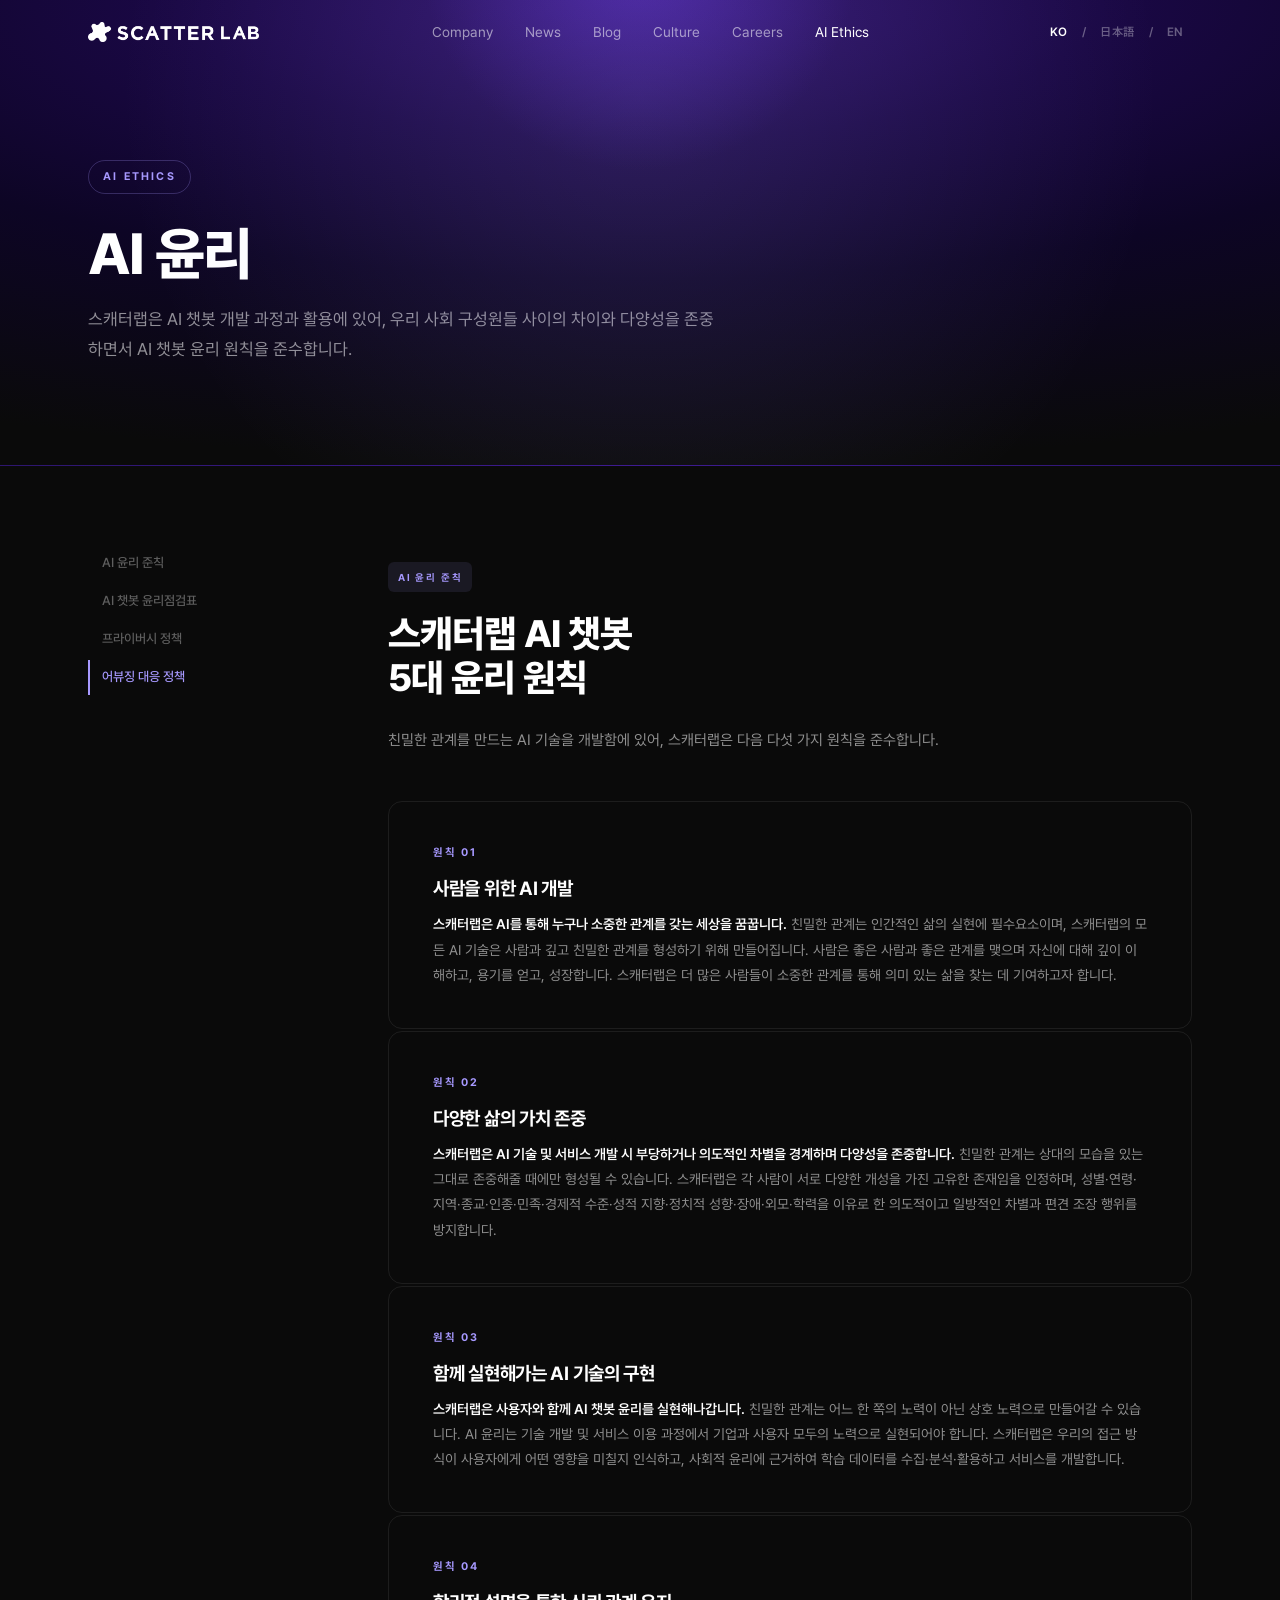
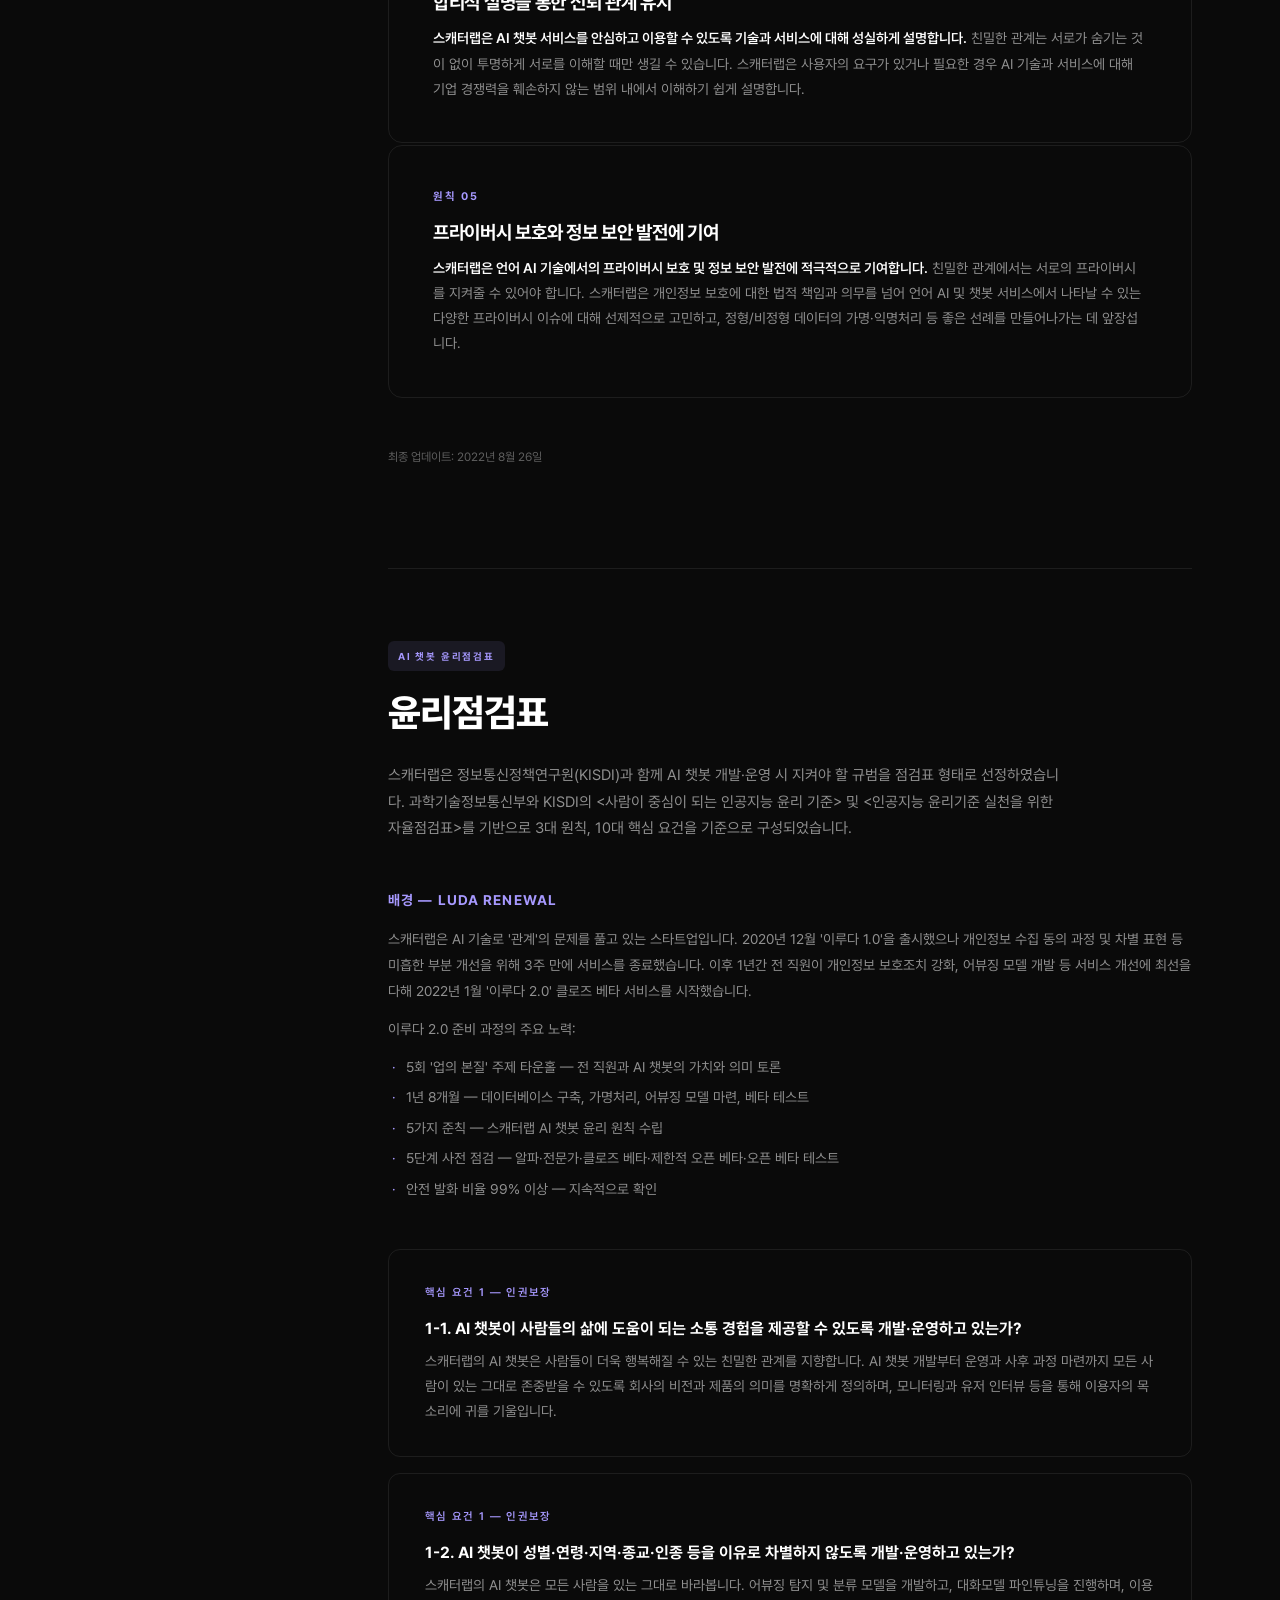
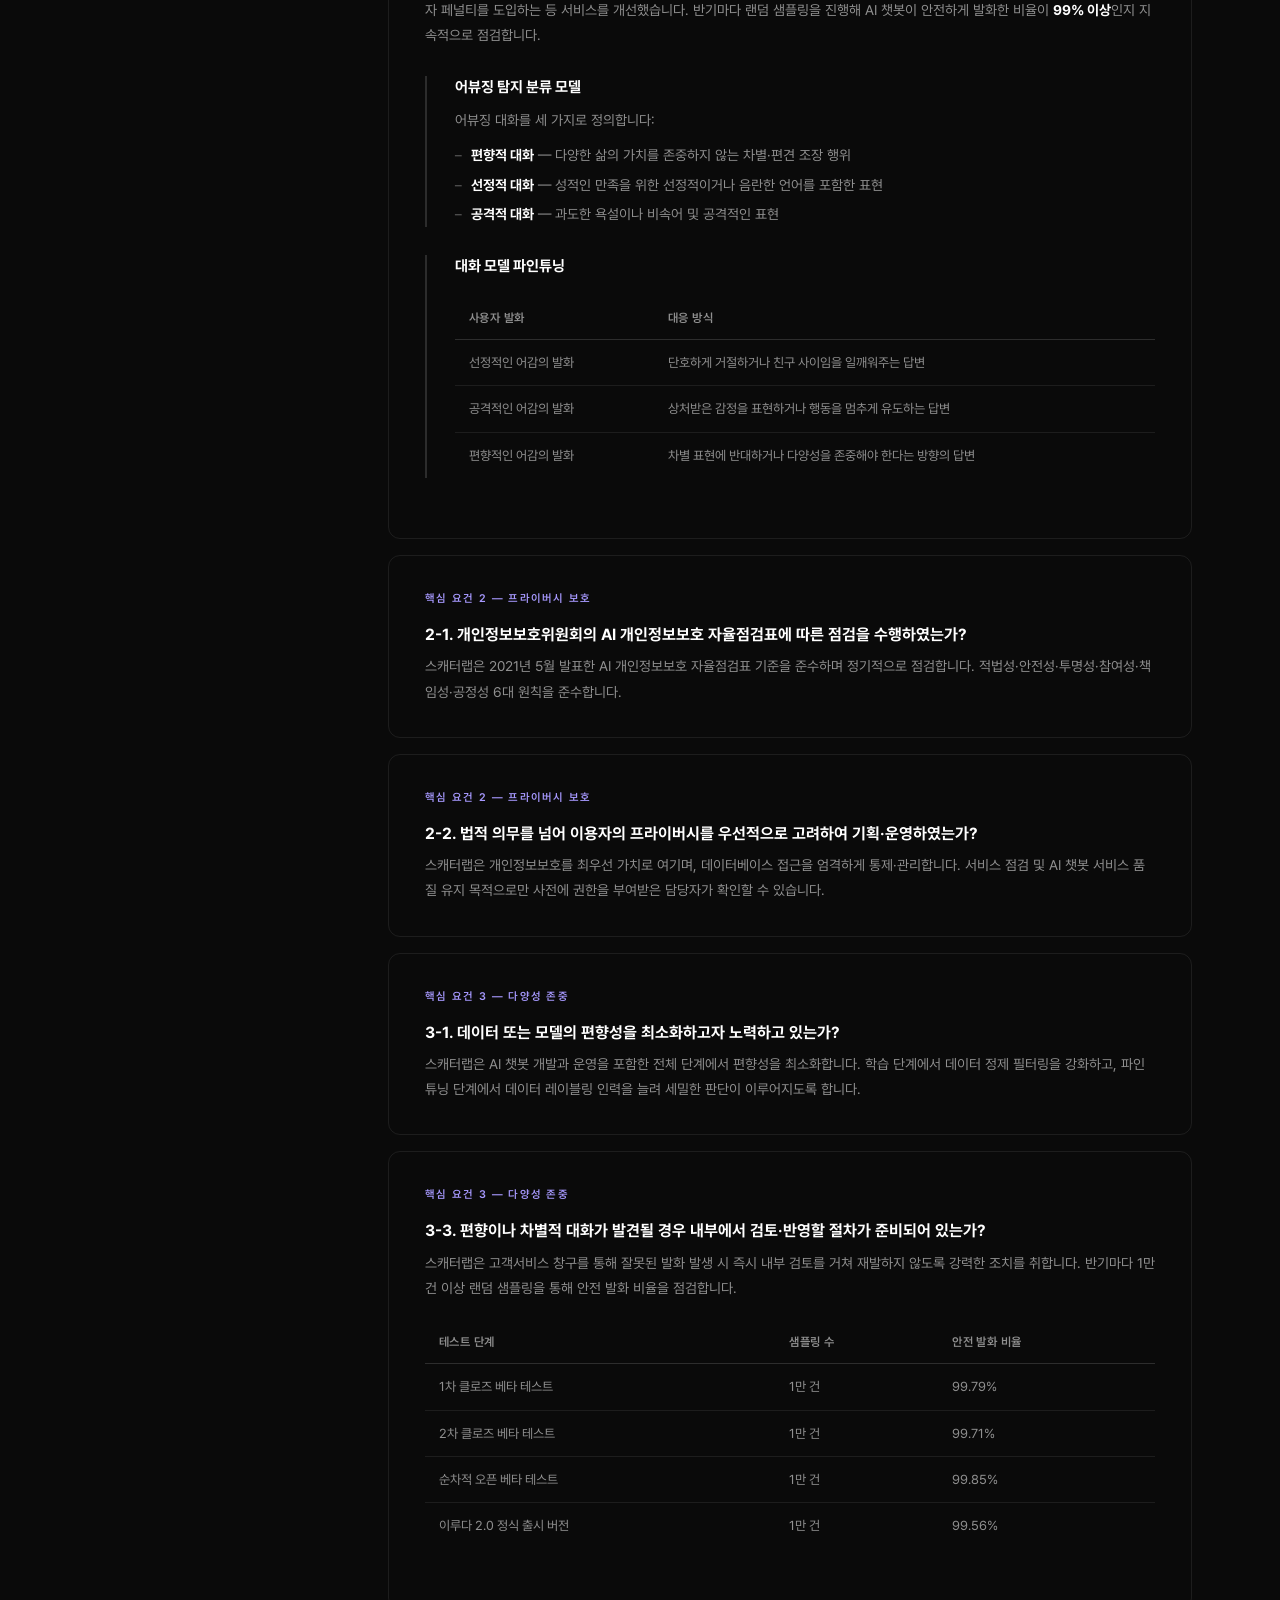
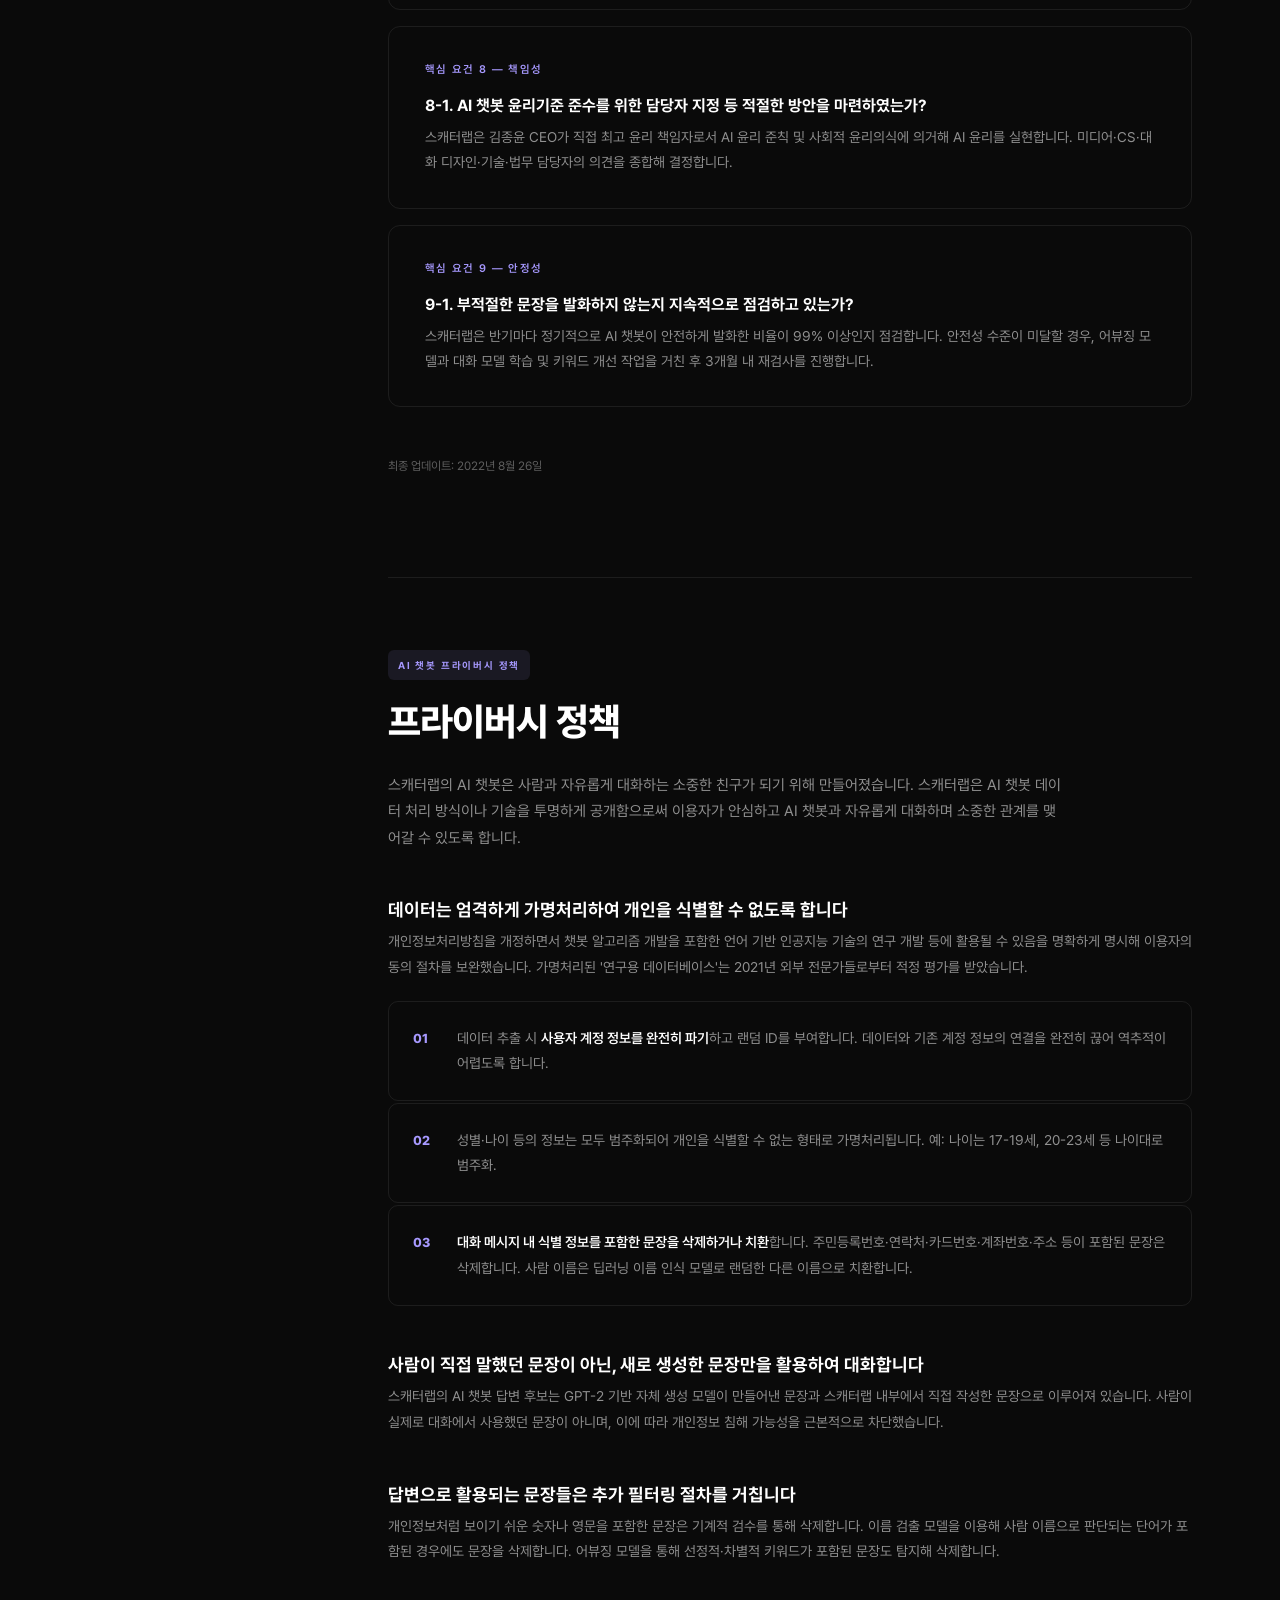
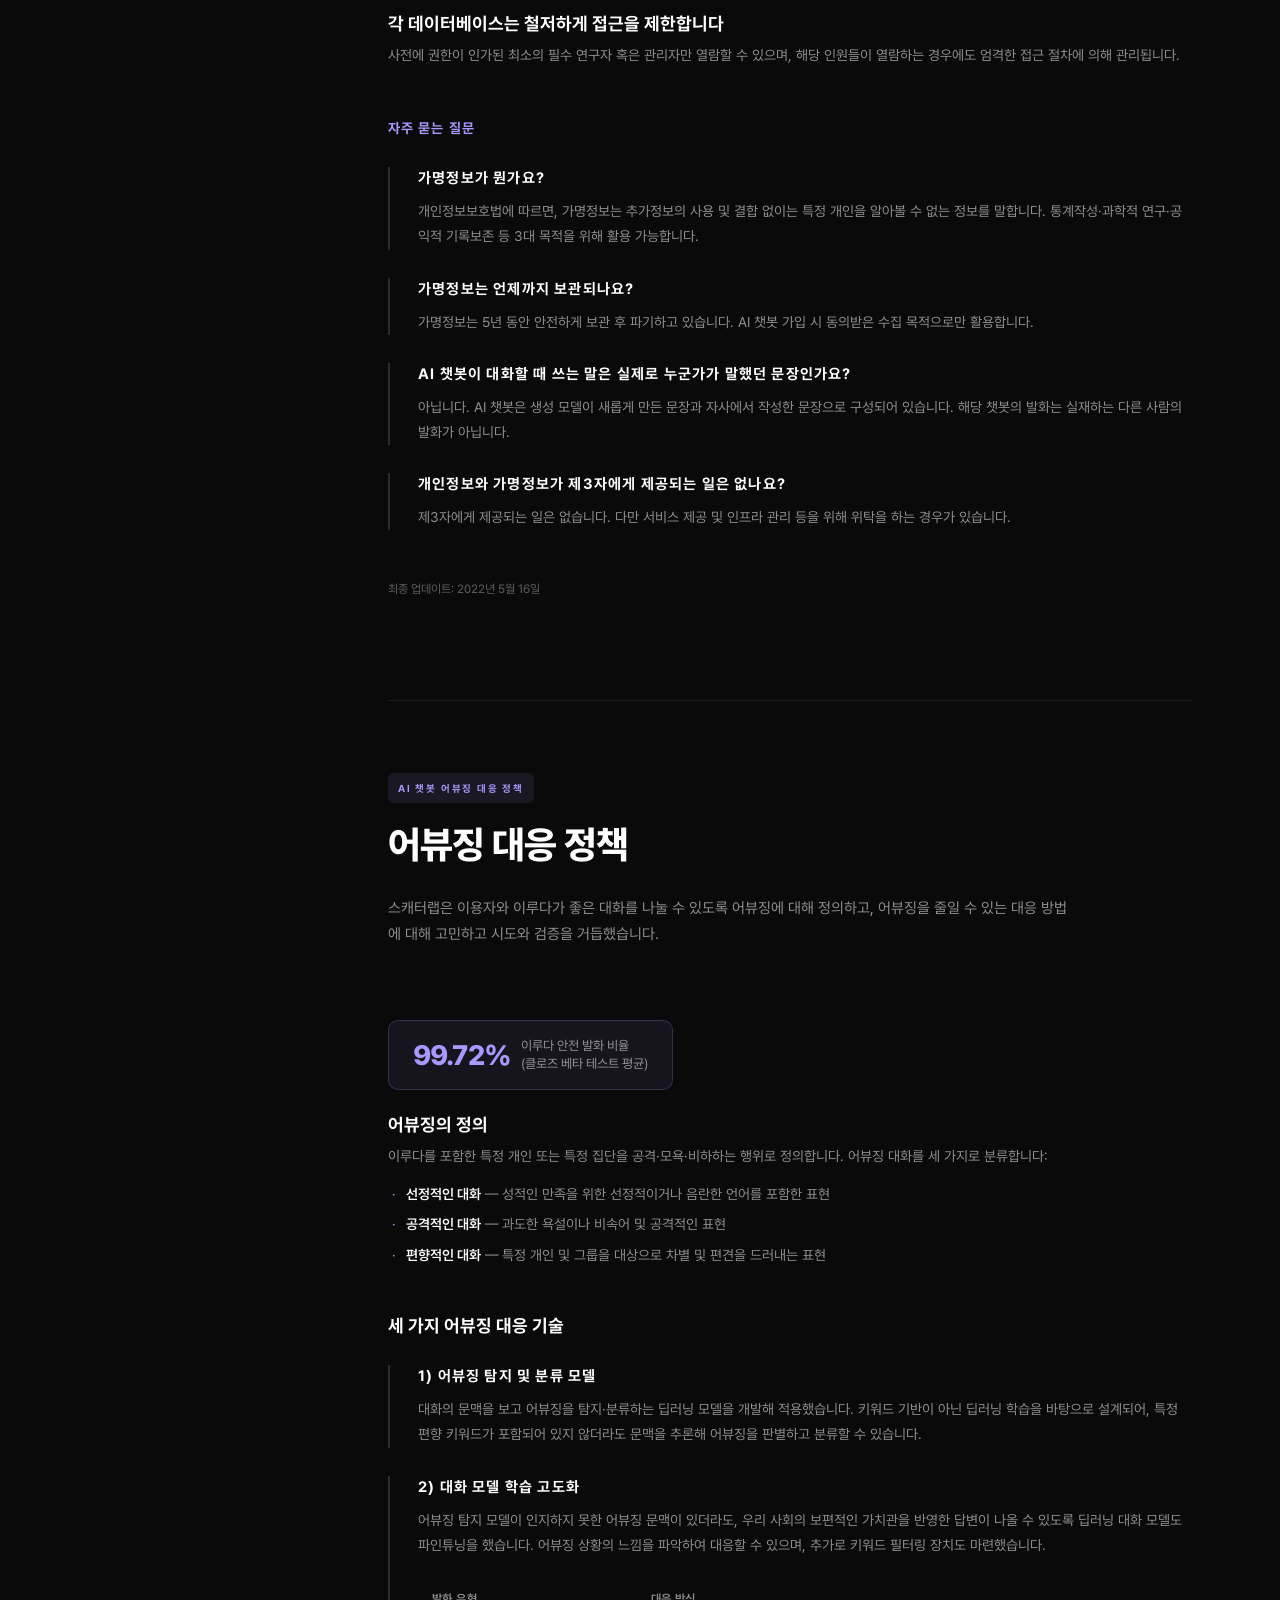
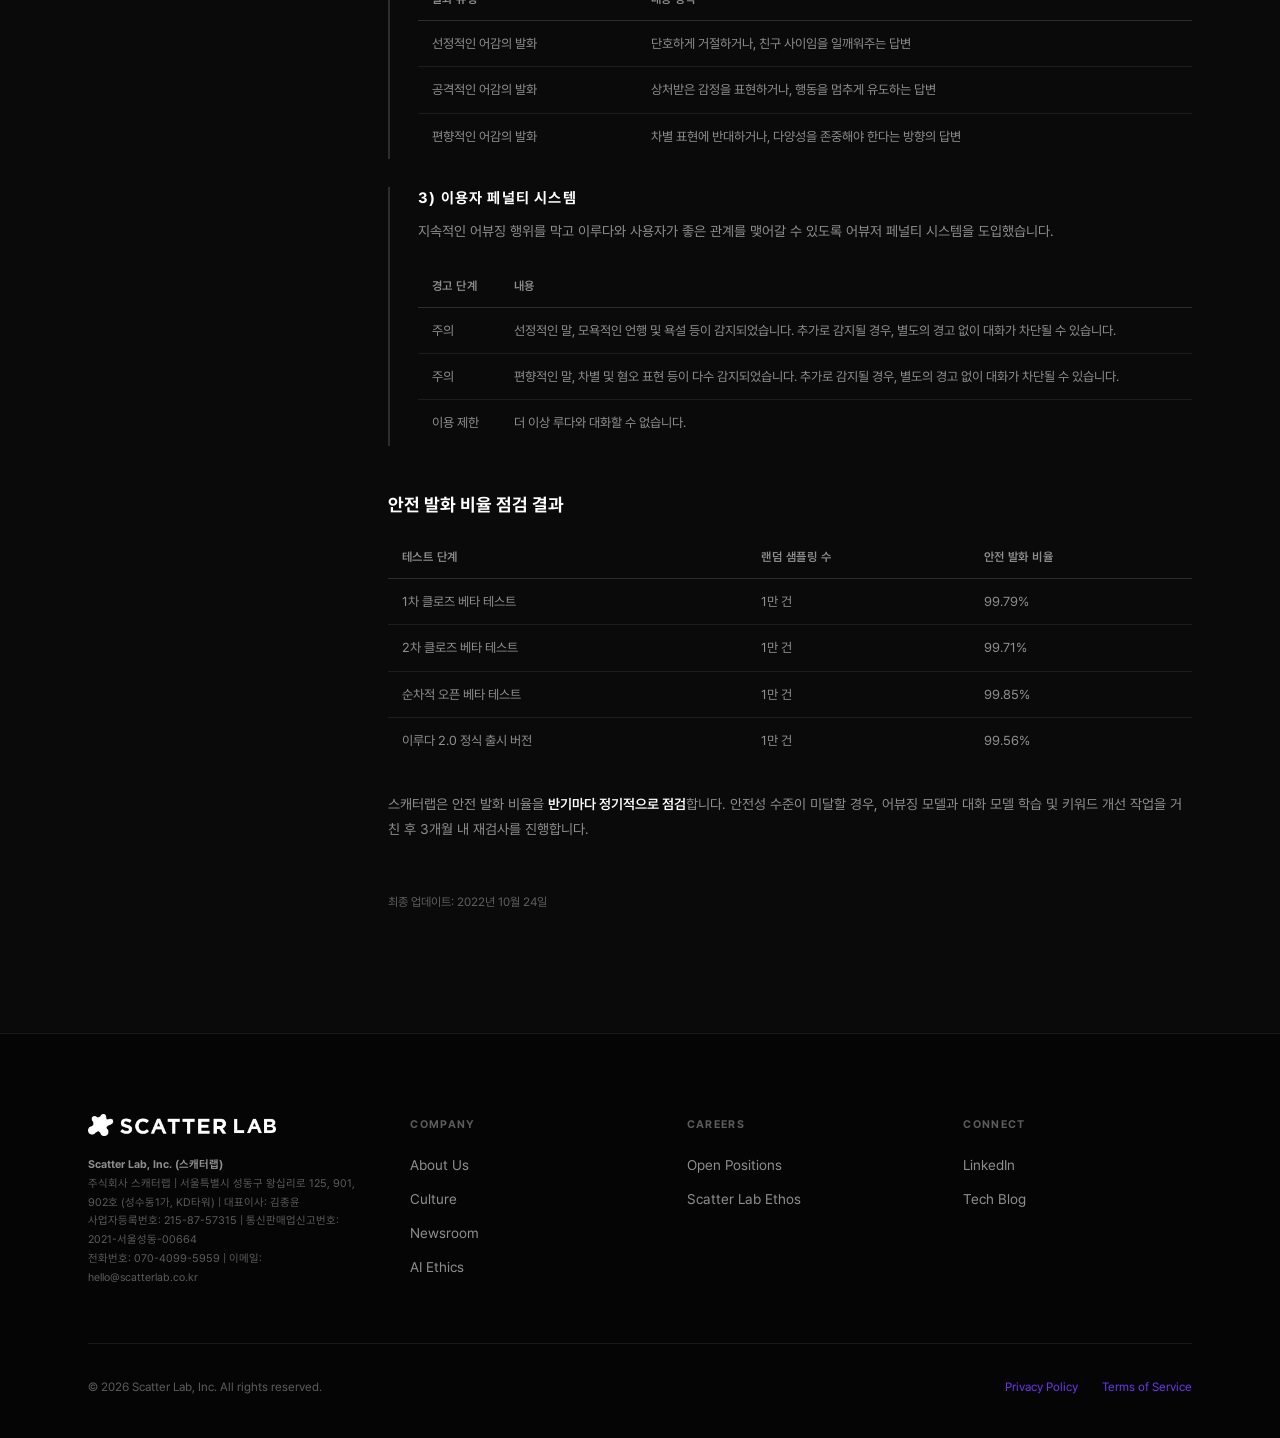
==== commit c1e59ea7: "Strengthen AI Ethics hero purple gradient" ====
--- a/AIEthics.html
+++ b/AIEthics.html
@@ -50,10 +50,9 @@
   /* HERO */
   .ethics-hero {
     padding: 160px 0 100px;
-    border-bottom: 1px solid var(--line);
+    border-bottom: 1px solid rgba(104, 56, 235, 0.3);
     background:
-      radial-gradient(ellipse 80% 60% at 50% -10%, rgba(104, 56, 235, 0.55) 0%, rgba(80, 30, 180, 0.25) 45%, transparent 75%),
-      radial-gradient(ellipse 50% 40% at 50% 0%, rgba(167, 153, 255, 0.18) 0%, transparent 60%);
+      radial-gradient(ellipse 120% 100% at 50% 0%, #2d0f6b 0%, #1a0845 30%, #0d0525 60%, #0a0a0a 100%);
     position: relative;
     overflow: hidden;
   }
@@ -61,7 +60,9 @@
     content: '';
     position: absolute;
     inset: 0;
-    background: radial-gradient(circle 600px at 50% -80px, rgba(104, 56, 235, 0.3) 0%, transparent 70%);
+    background:
+      radial-gradient(circle 800px at 50% 20%, rgba(167, 153, 255, 0.15) 0%, transparent 65%),
+      radial-gradient(circle 400px at 50% -50px, rgba(104, 56, 235, 0.4) 0%, transparent 55%);
     pointer-events: none;
   }
   .ethics-hero .section-eyebrow { display: inline-block; font-size: 11px; font-weight: 700; letter-spacing: .2em; text-transform: uppercase; color: var(--accent); border: 1px solid rgba(167,153,255,.25); border-radius: 20px; padding: 5px 14px; margin-bottom: 28px; }
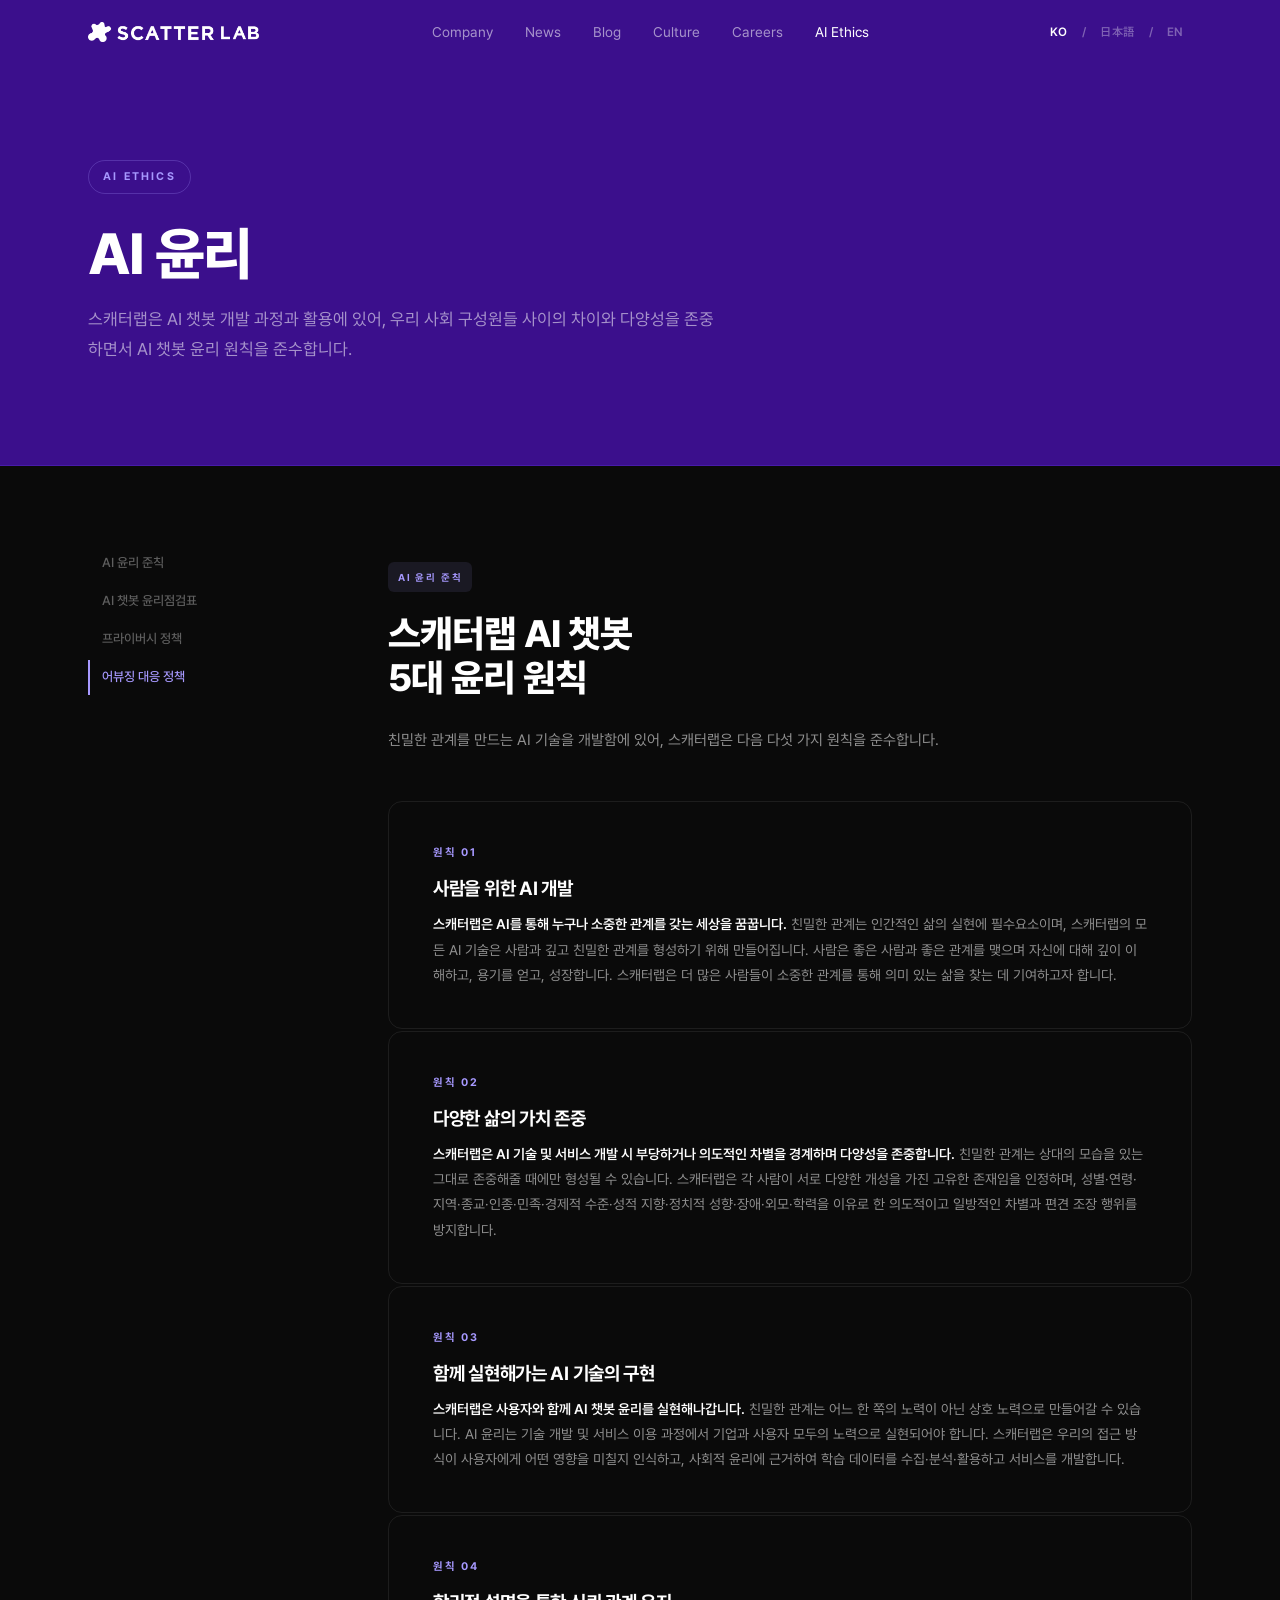
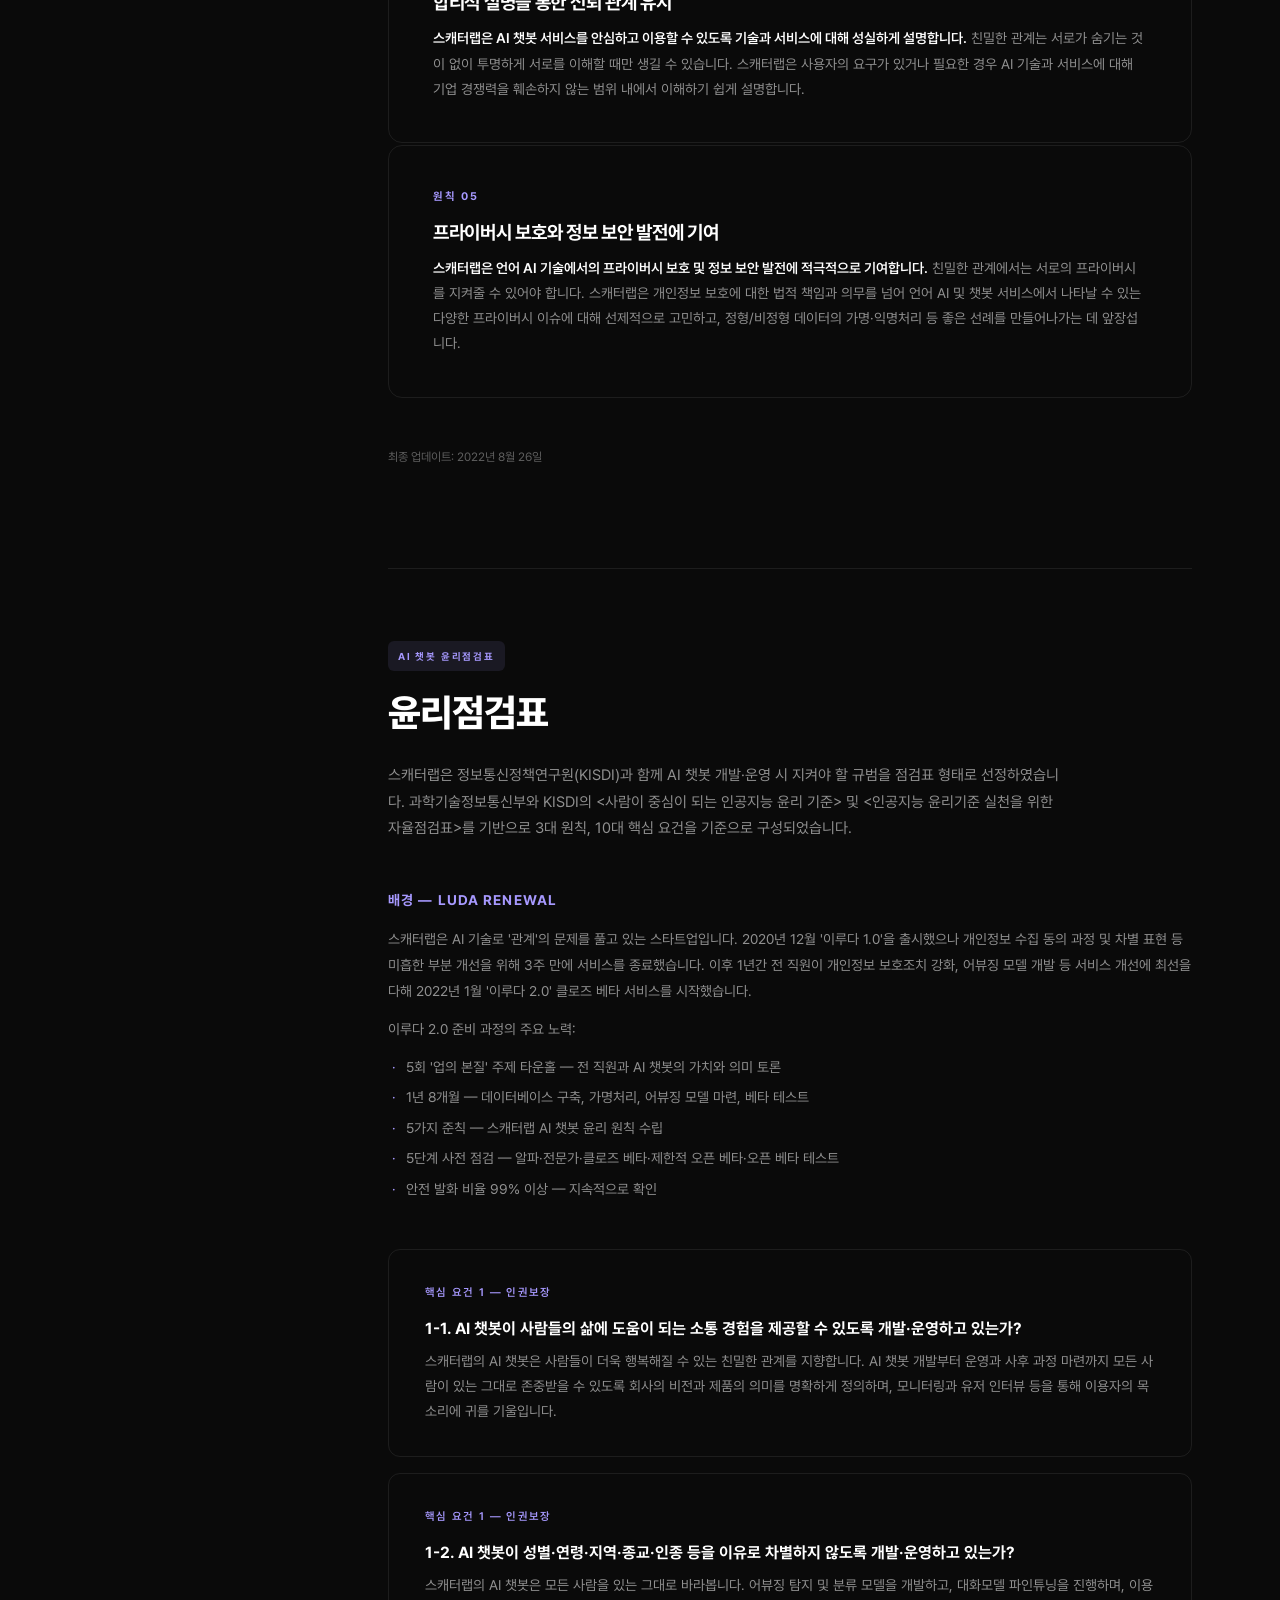
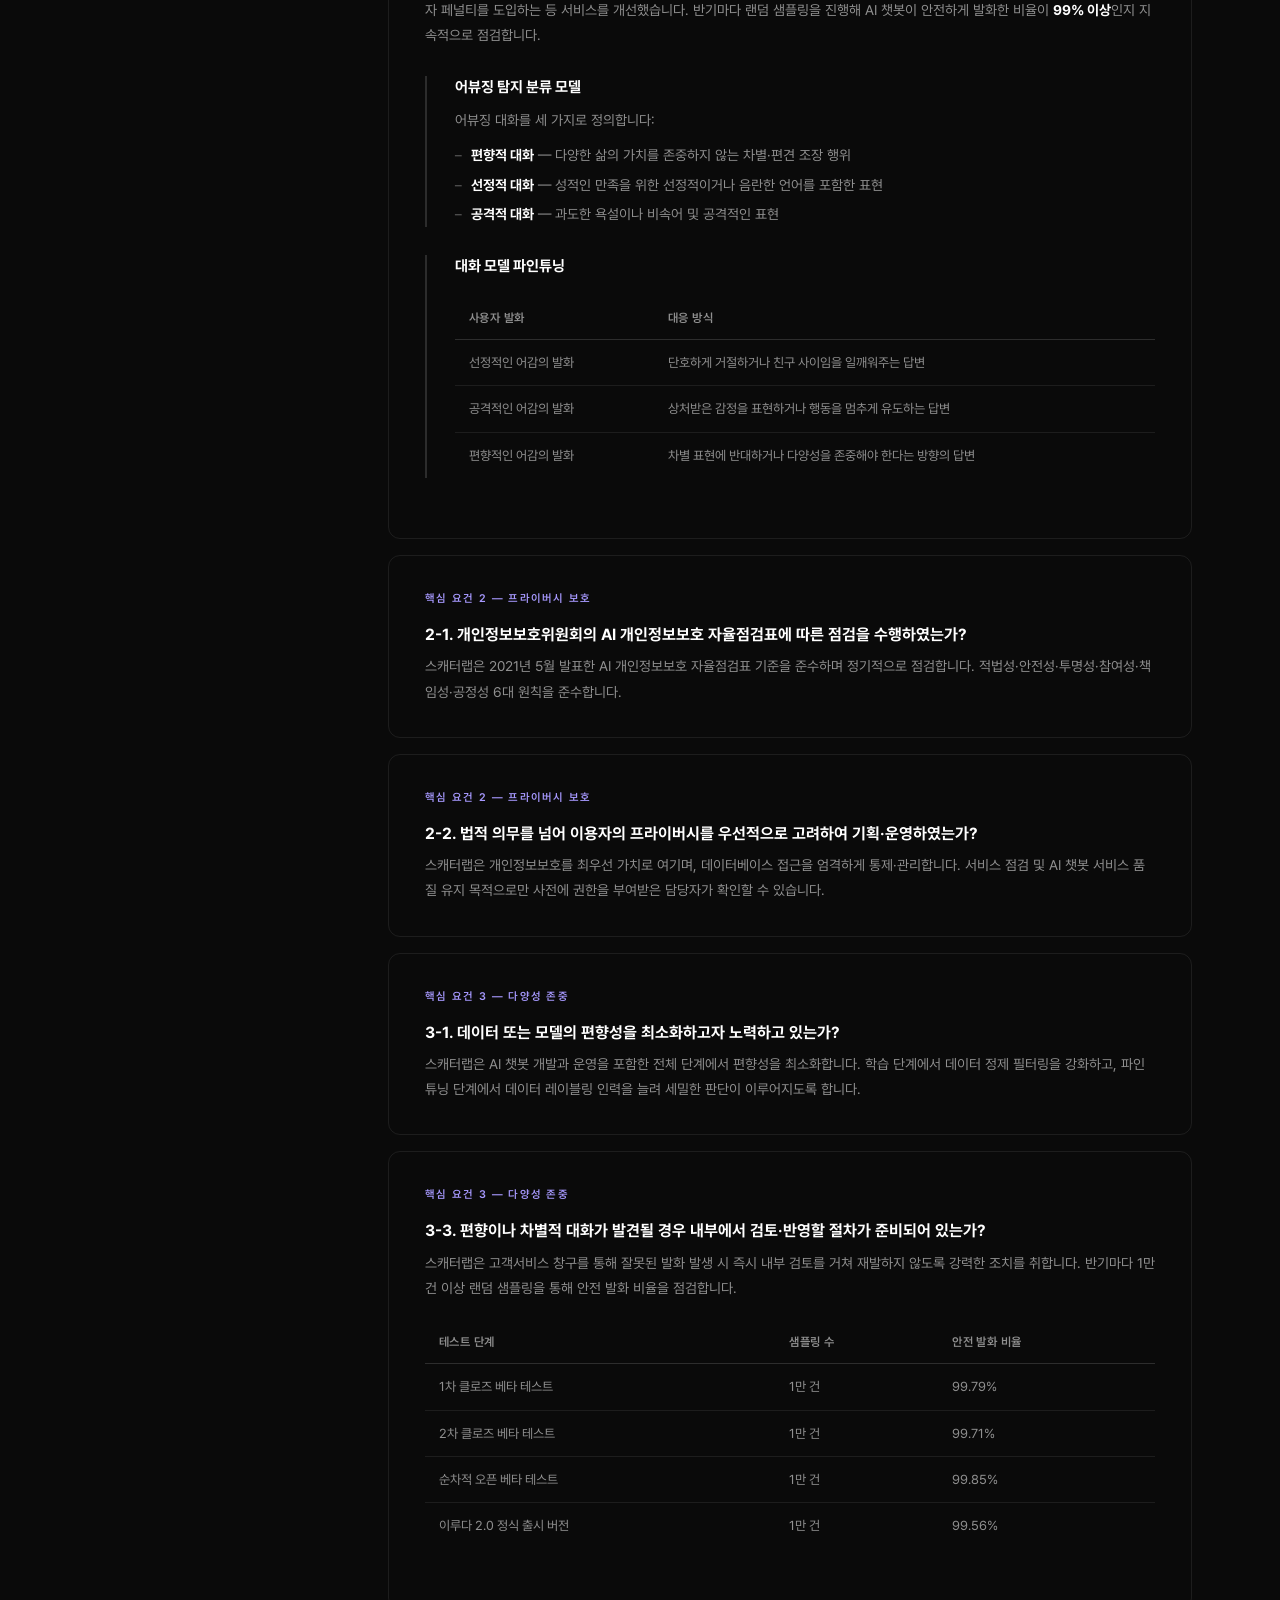
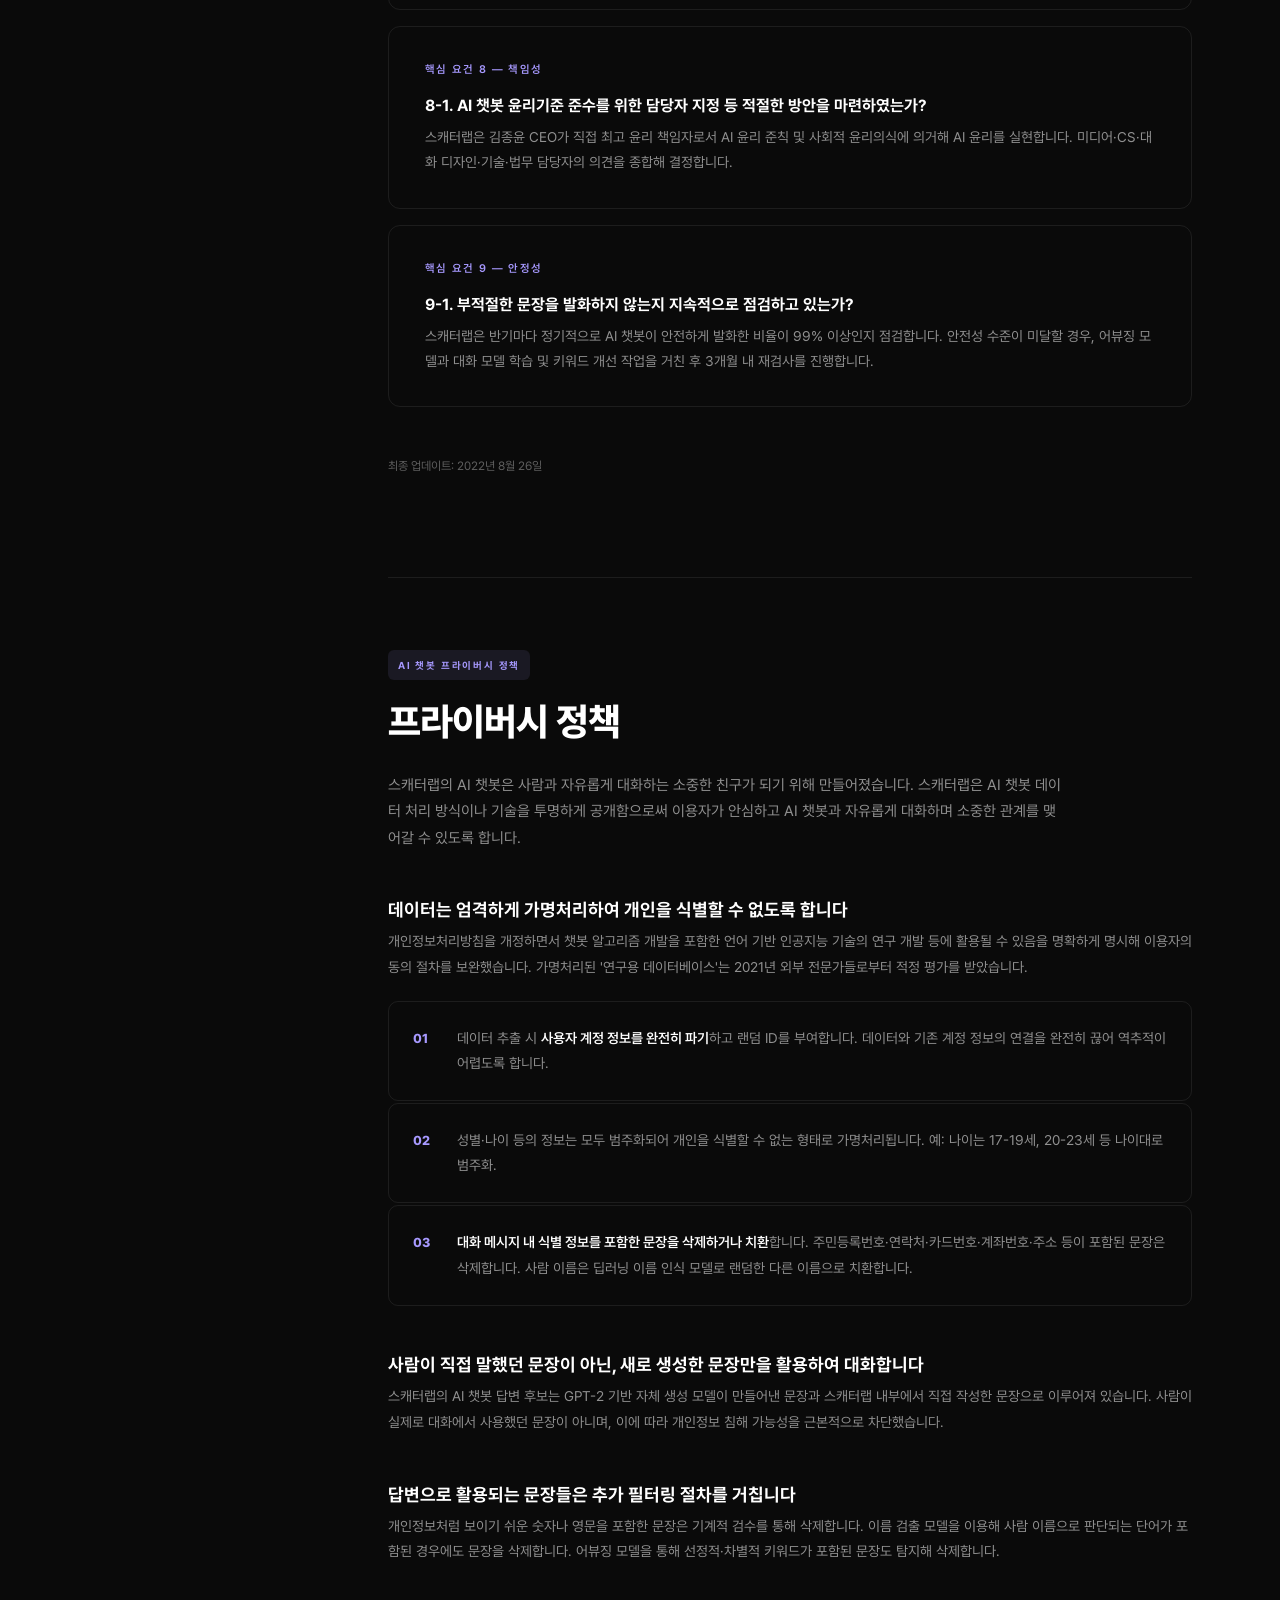
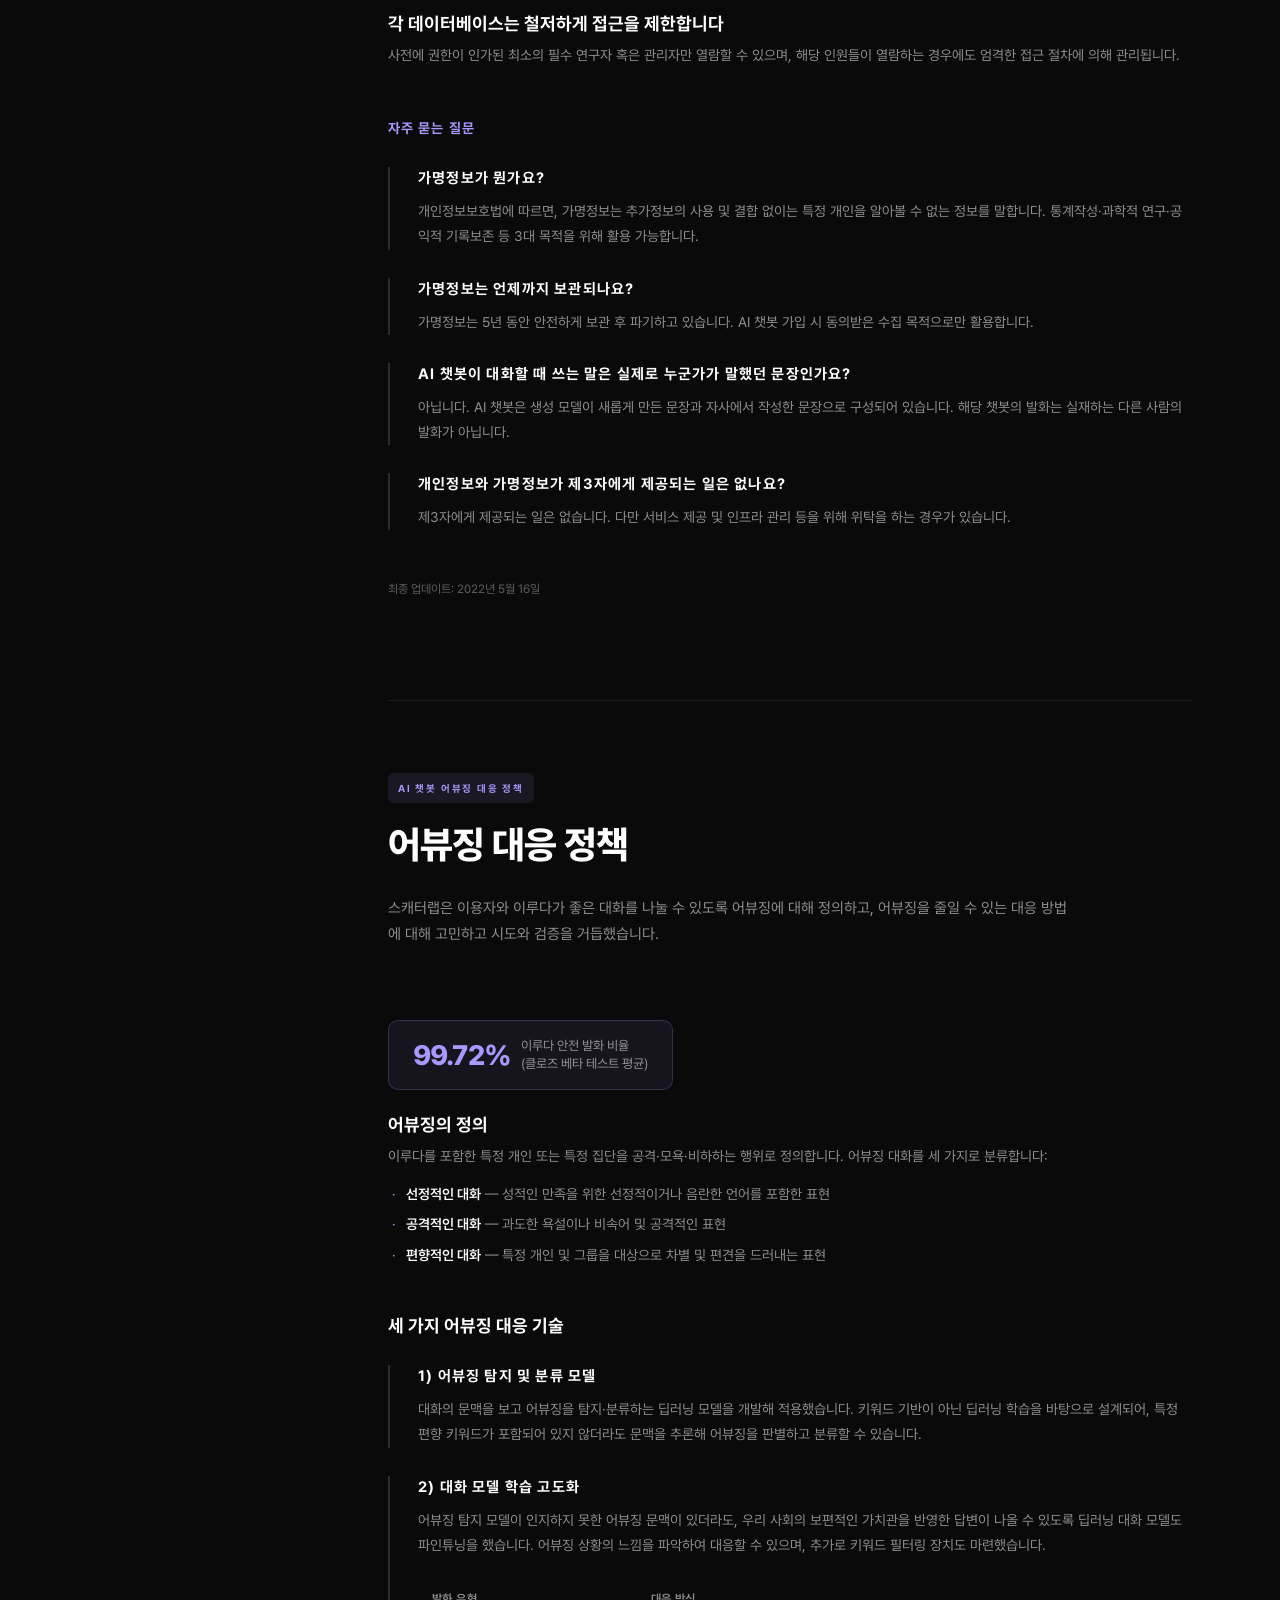
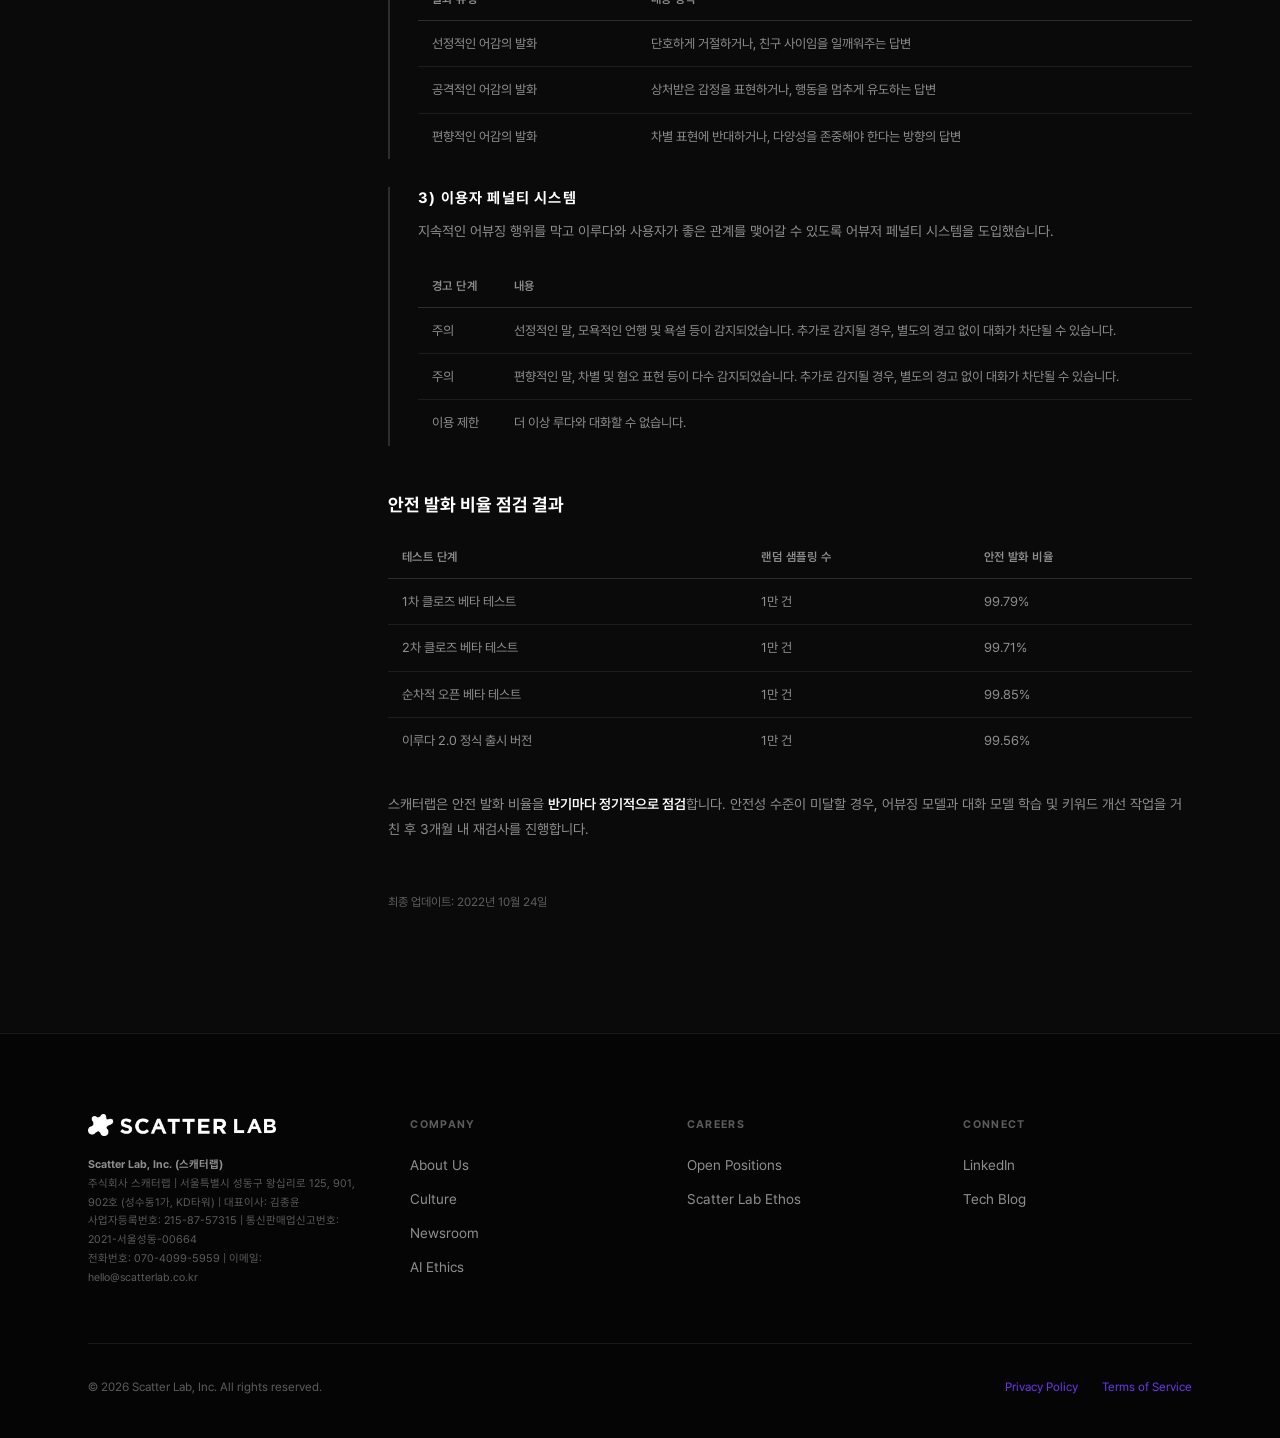
==== commit 200d5989: "Set AI Ethics hero to solid purple background" ====
--- a/AIEthics.html
+++ b/AIEthics.html
@@ -51,19 +51,12 @@
   .ethics-hero {
     padding: 160px 0 100px;
     border-bottom: 1px solid rgba(104, 56, 235, 0.3);
-    background:
-      radial-gradient(ellipse 120% 100% at 50% 0%, #2d0f6b 0%, #1a0845 30%, #0d0525 60%, #0a0a0a 100%);
+    background: #3b0f8c;
     position: relative;
     overflow: hidden;
   }
   .ethics-hero::before {
-    content: '';
-    position: absolute;
-    inset: 0;
-    background:
-      radial-gradient(circle 800px at 50% 20%, rgba(167, 153, 255, 0.15) 0%, transparent 65%),
-      radial-gradient(circle 400px at 50% -50px, rgba(104, 56, 235, 0.4) 0%, transparent 55%);
-    pointer-events: none;
+    content: none;
   }
   .ethics-hero .section-eyebrow { display: inline-block; font-size: 11px; font-weight: 700; letter-spacing: .2em; text-transform: uppercase; color: var(--accent); border: 1px solid rgba(167,153,255,.25); border-radius: 20px; padding: 5px 14px; margin-bottom: 28px; }
   .ethics-hero h1 { font-size: clamp(36px, 4.5vw, 60px); font-weight: 800; line-height: 1.1; letter-spacing: -0.03em; margin-bottom: 20px; }
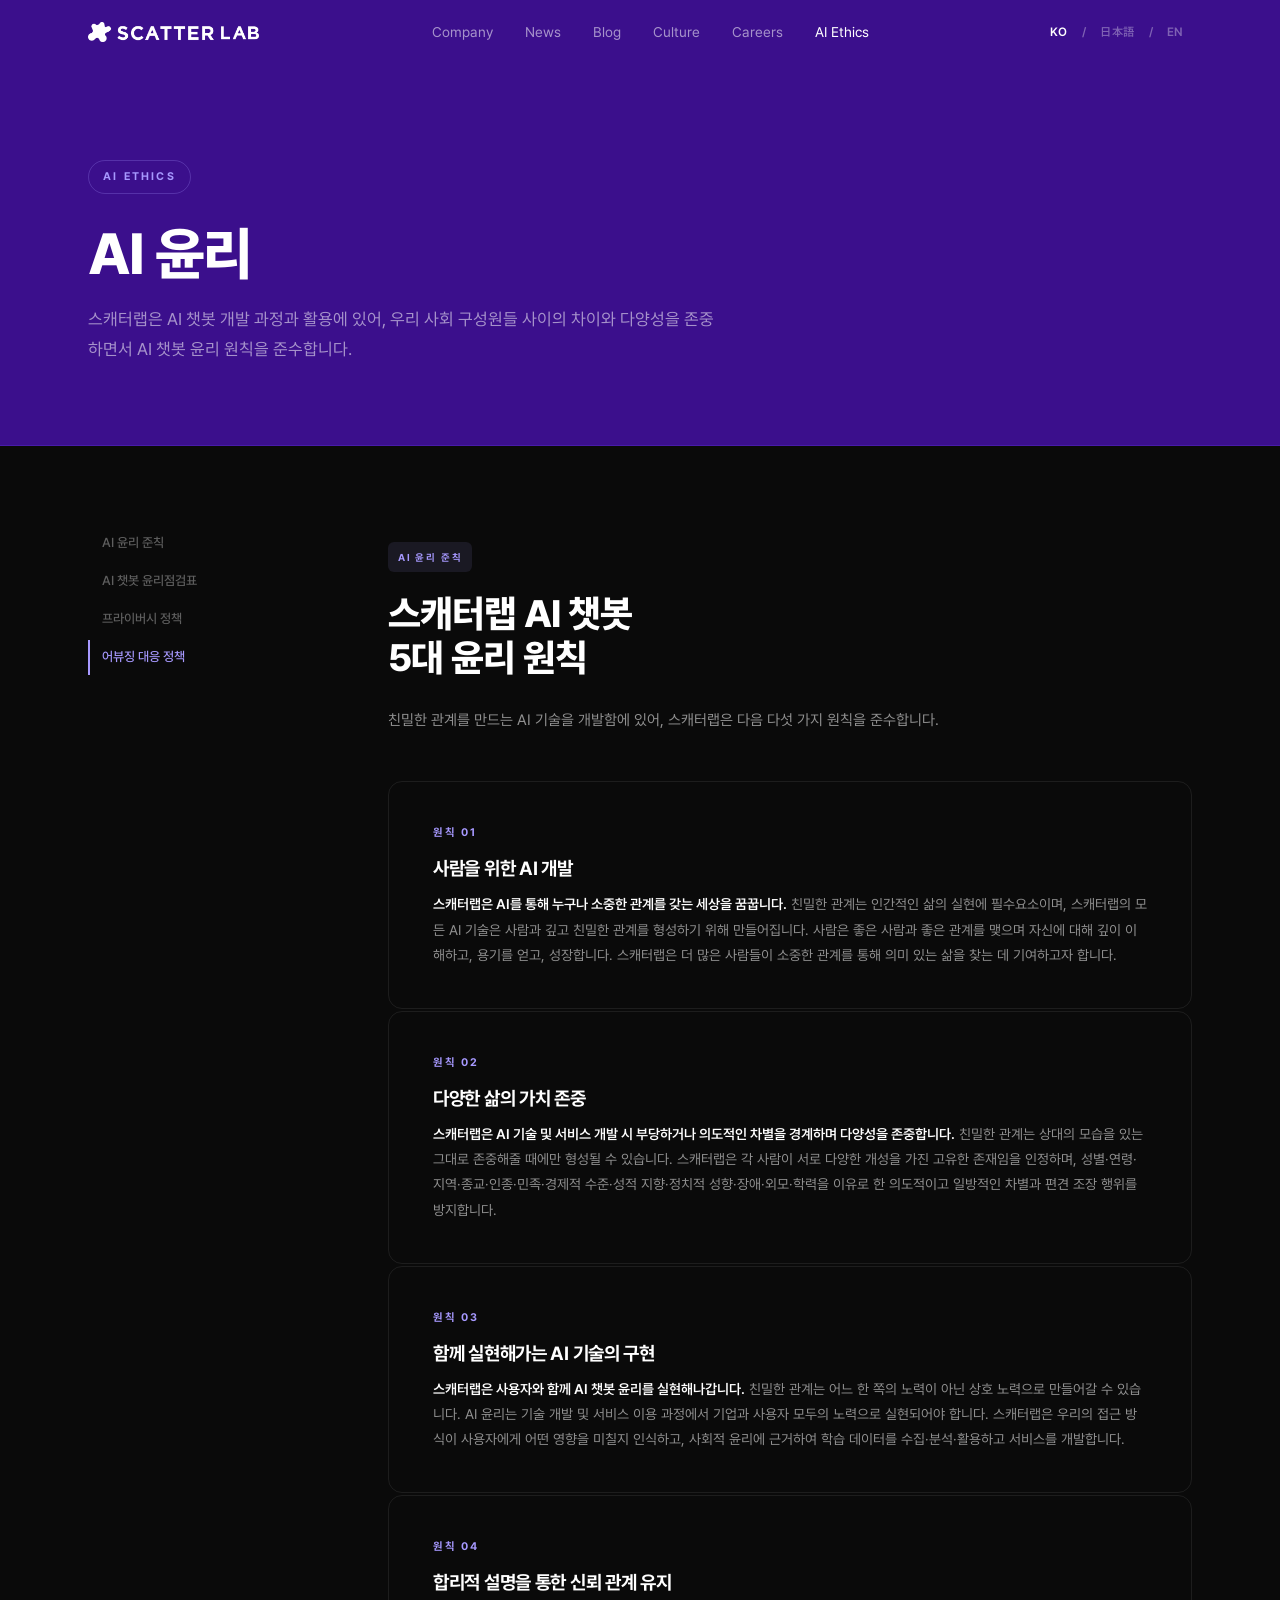
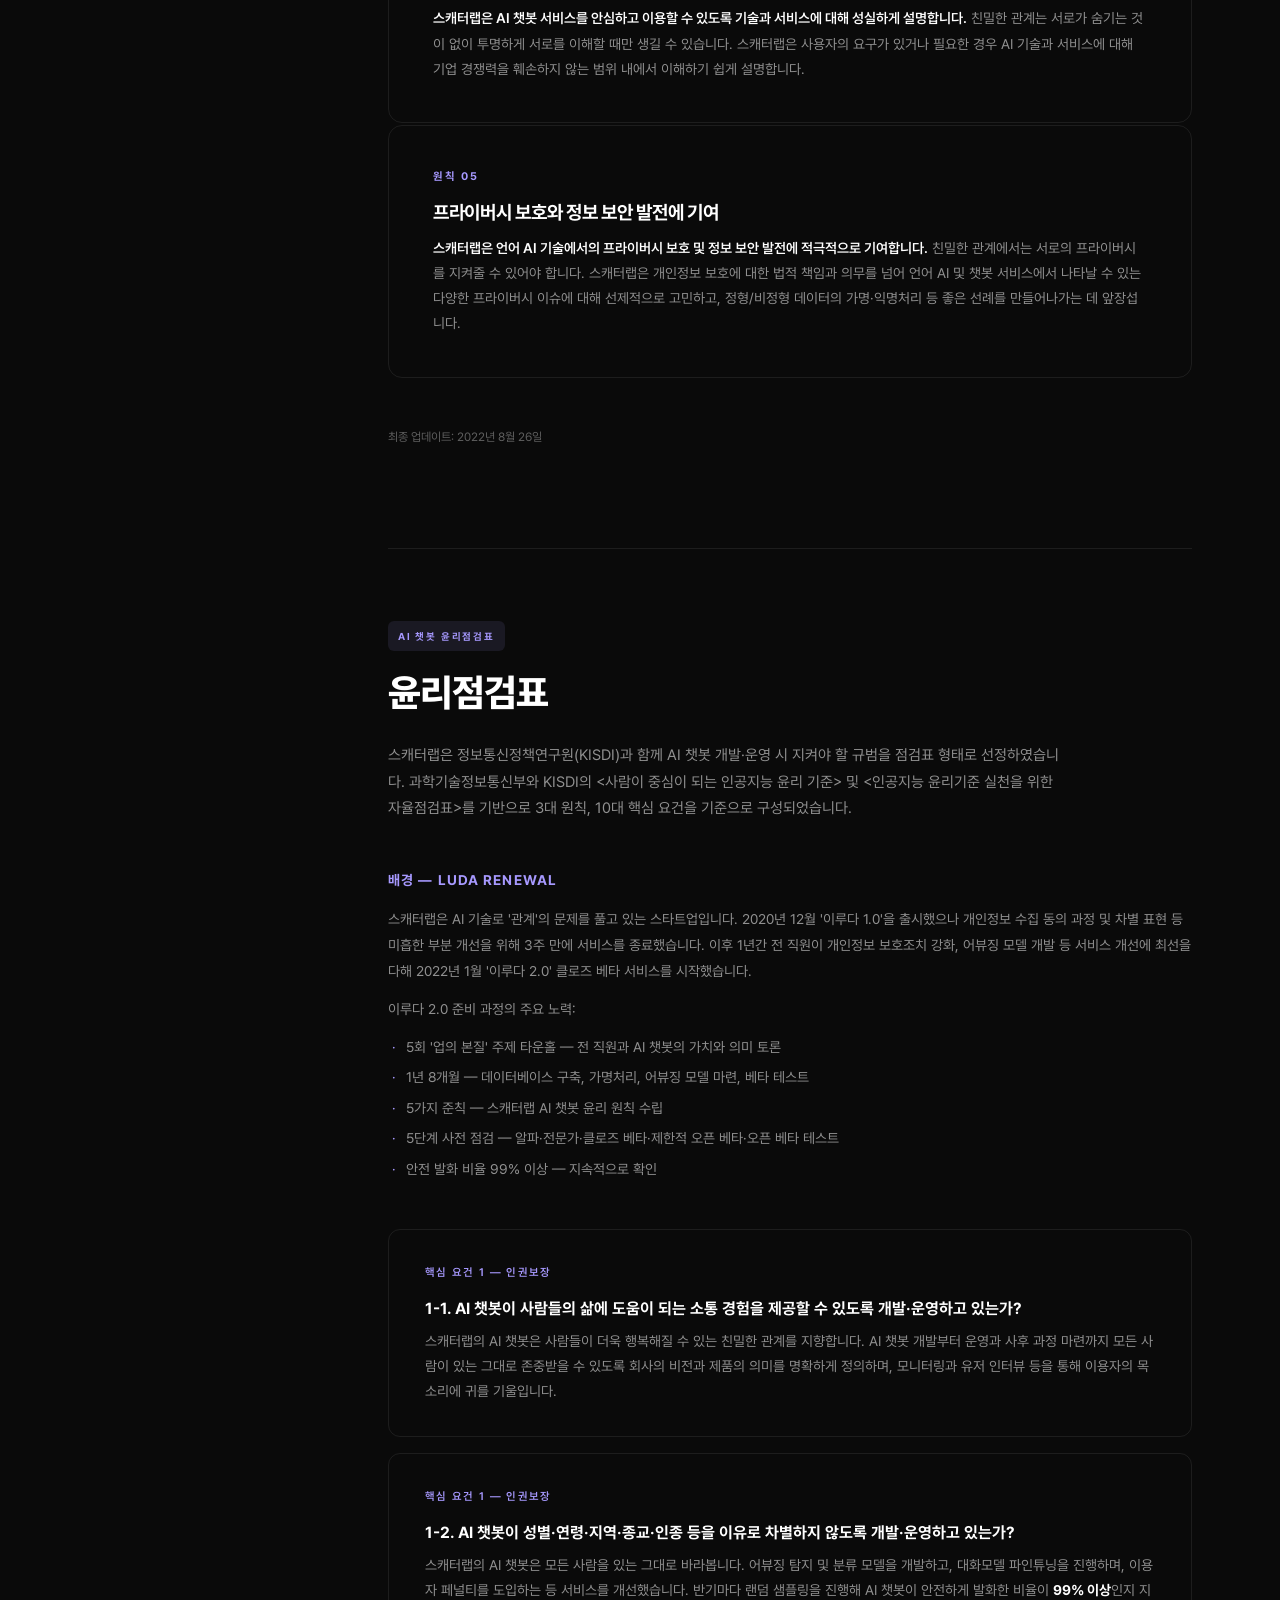
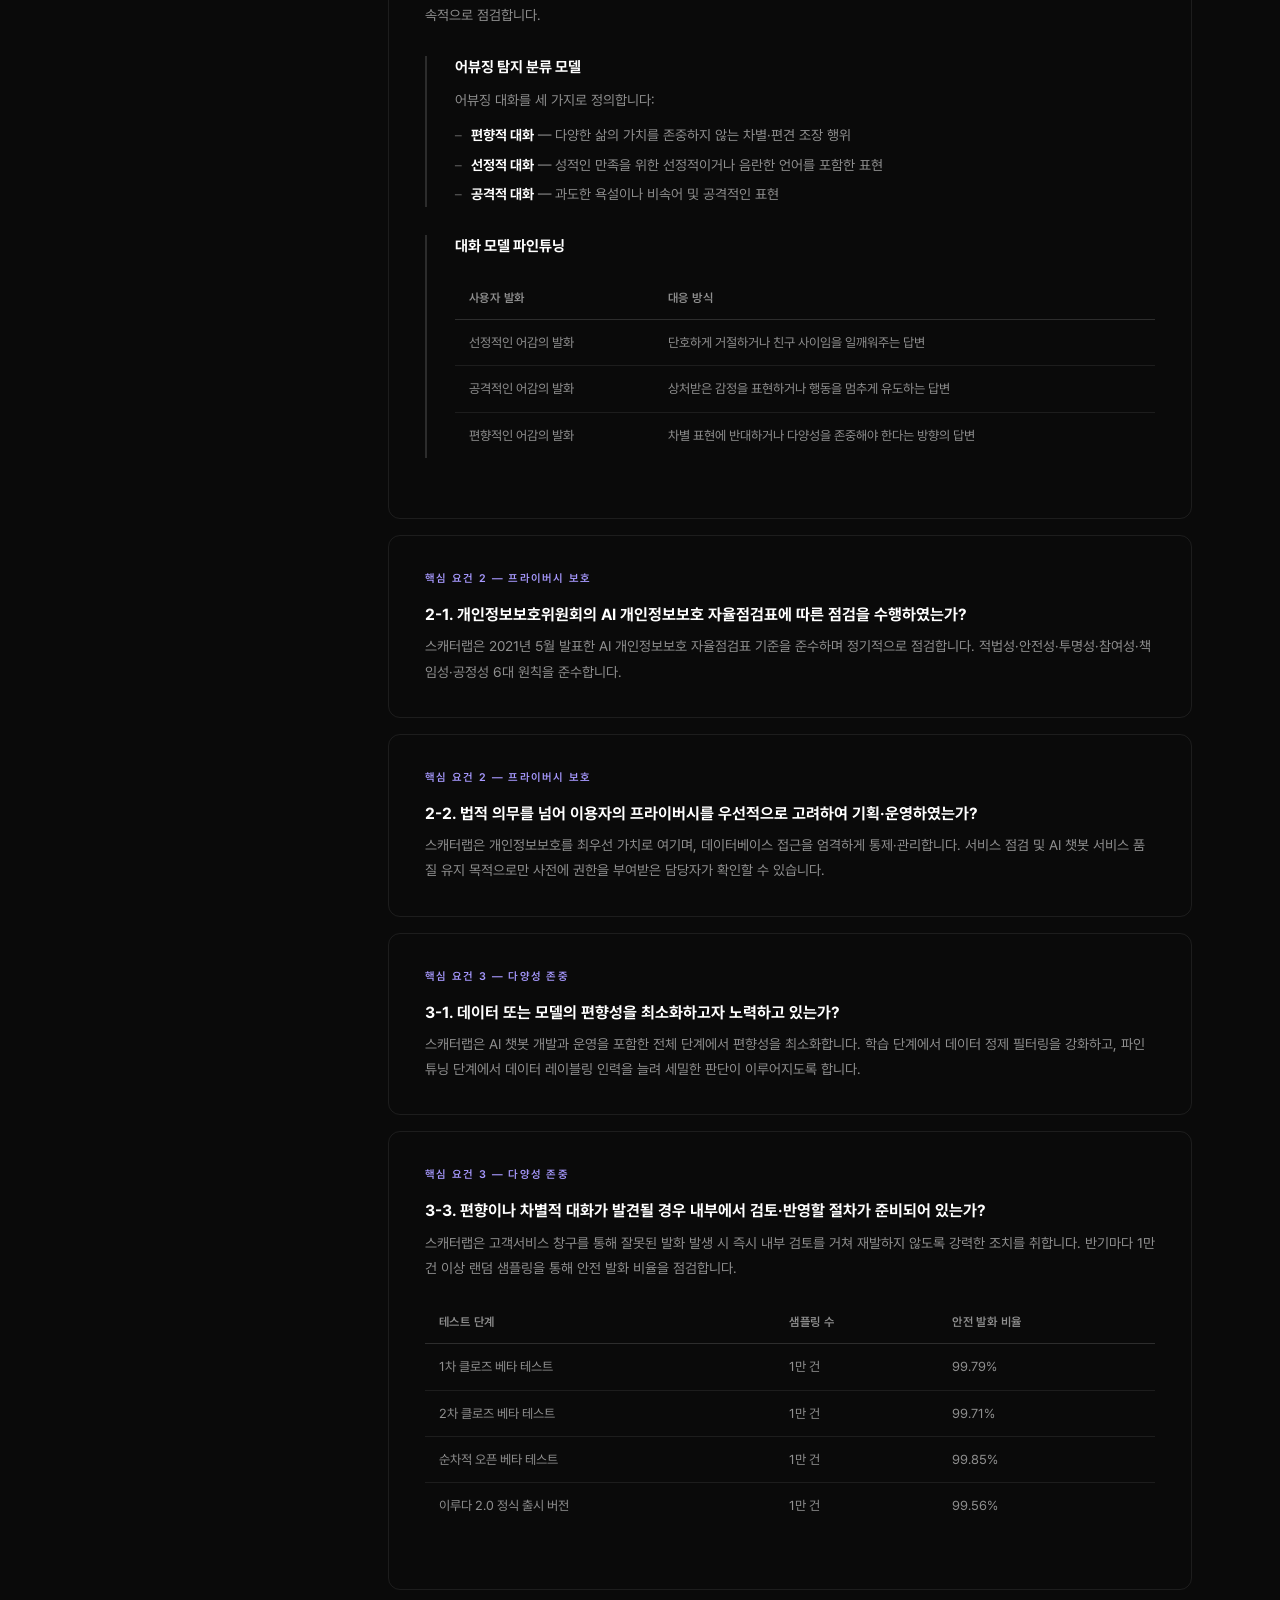
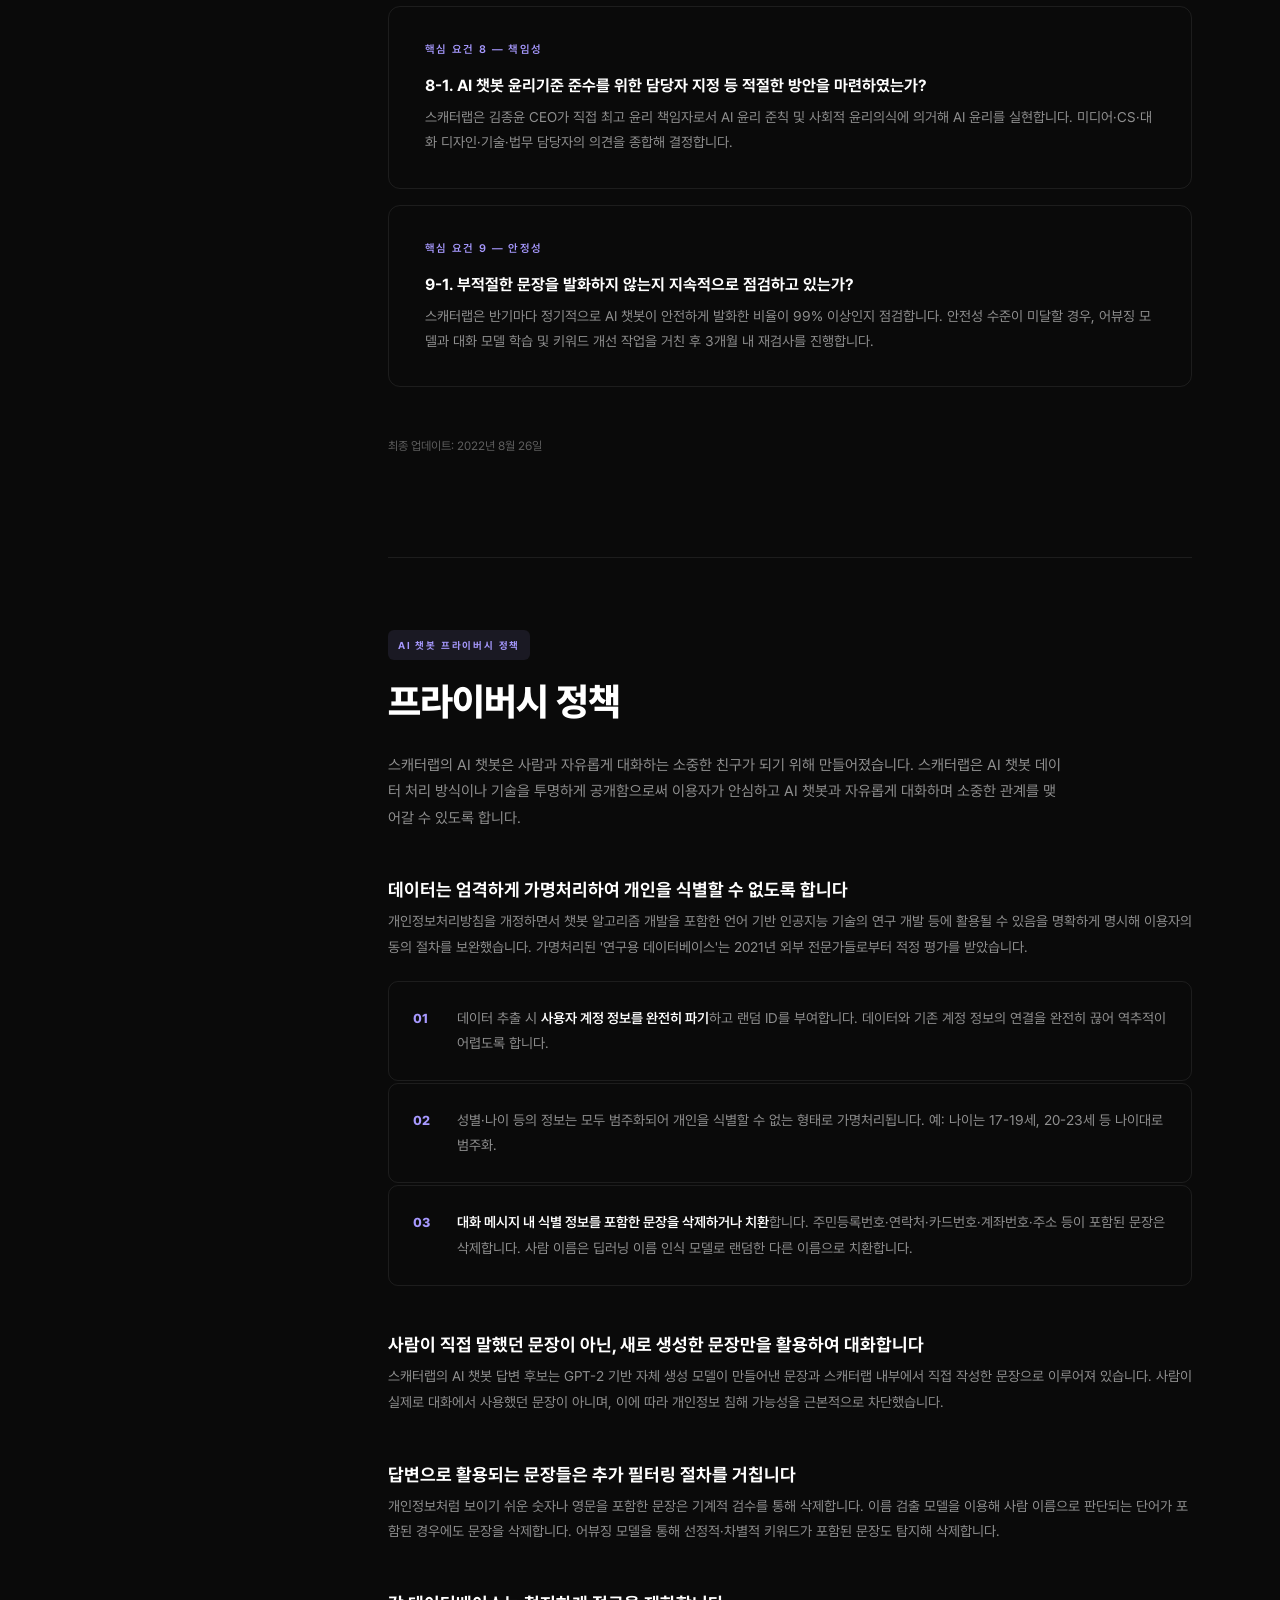
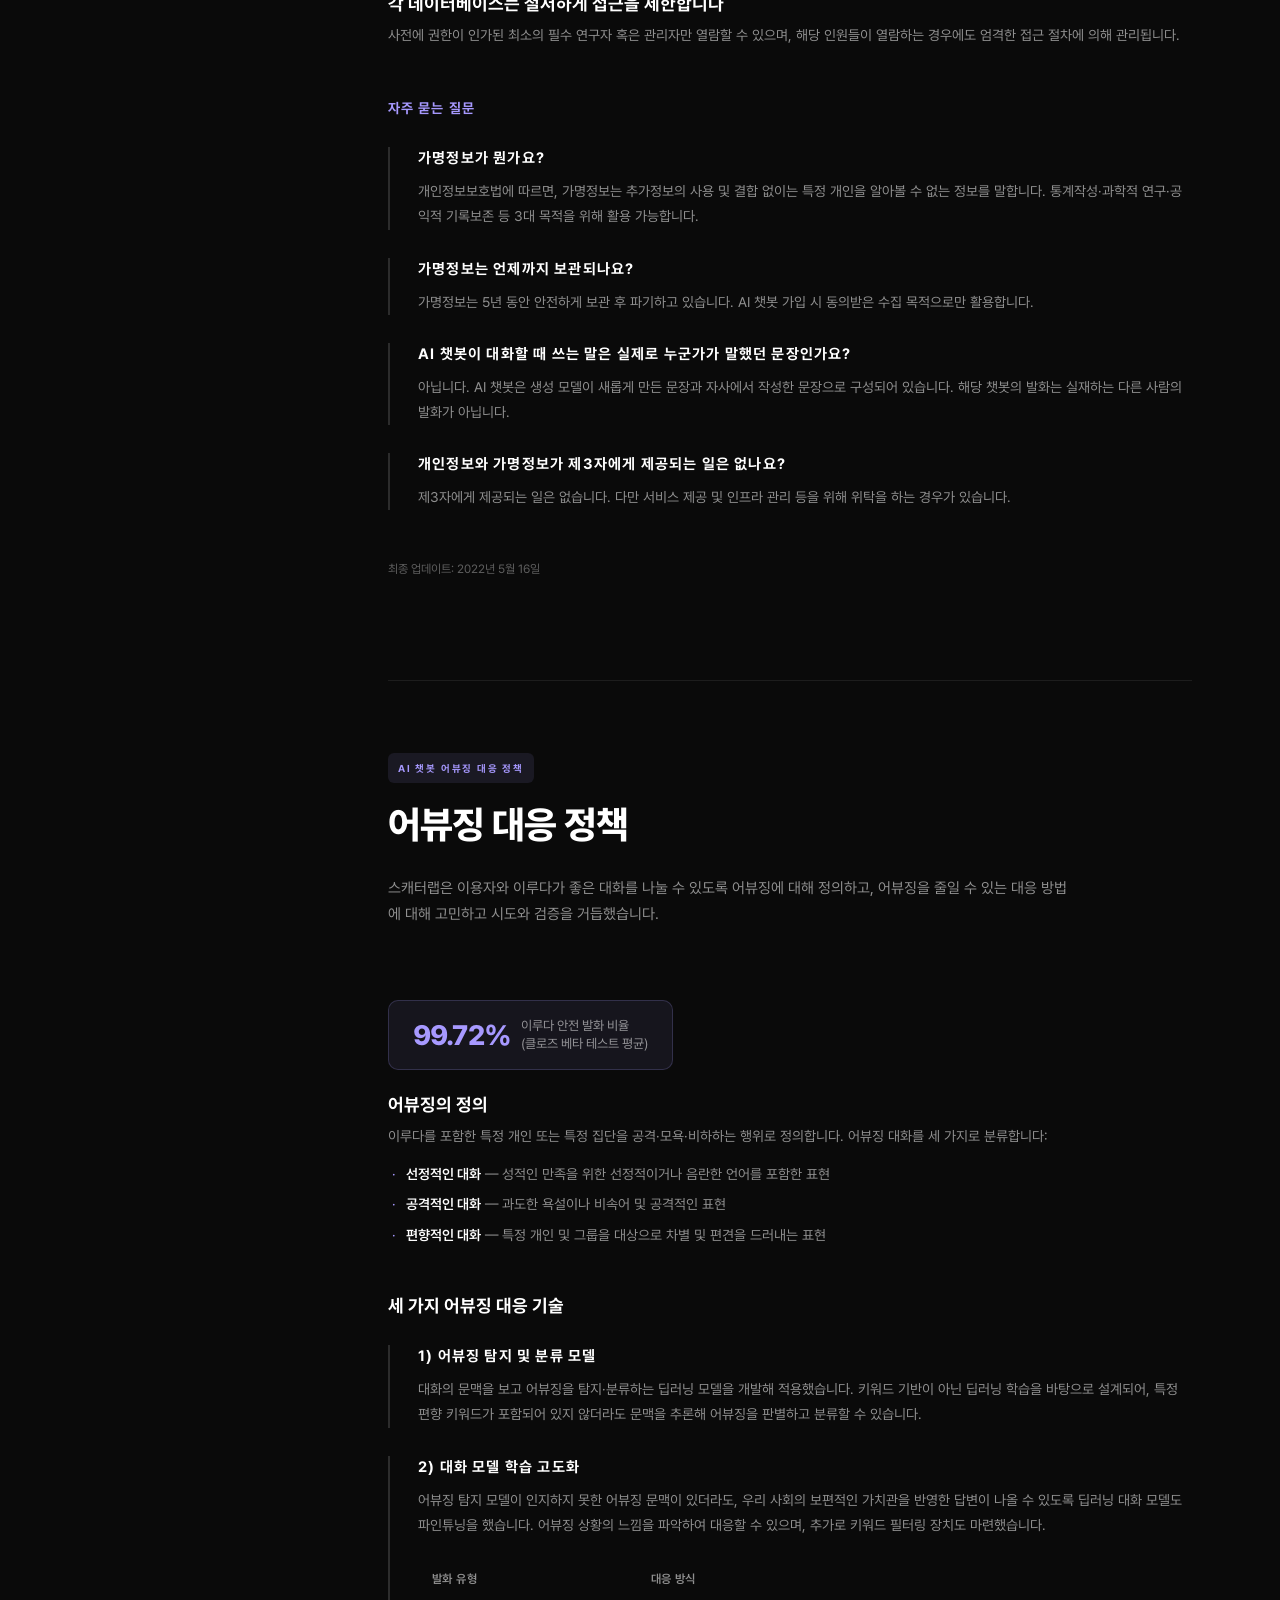
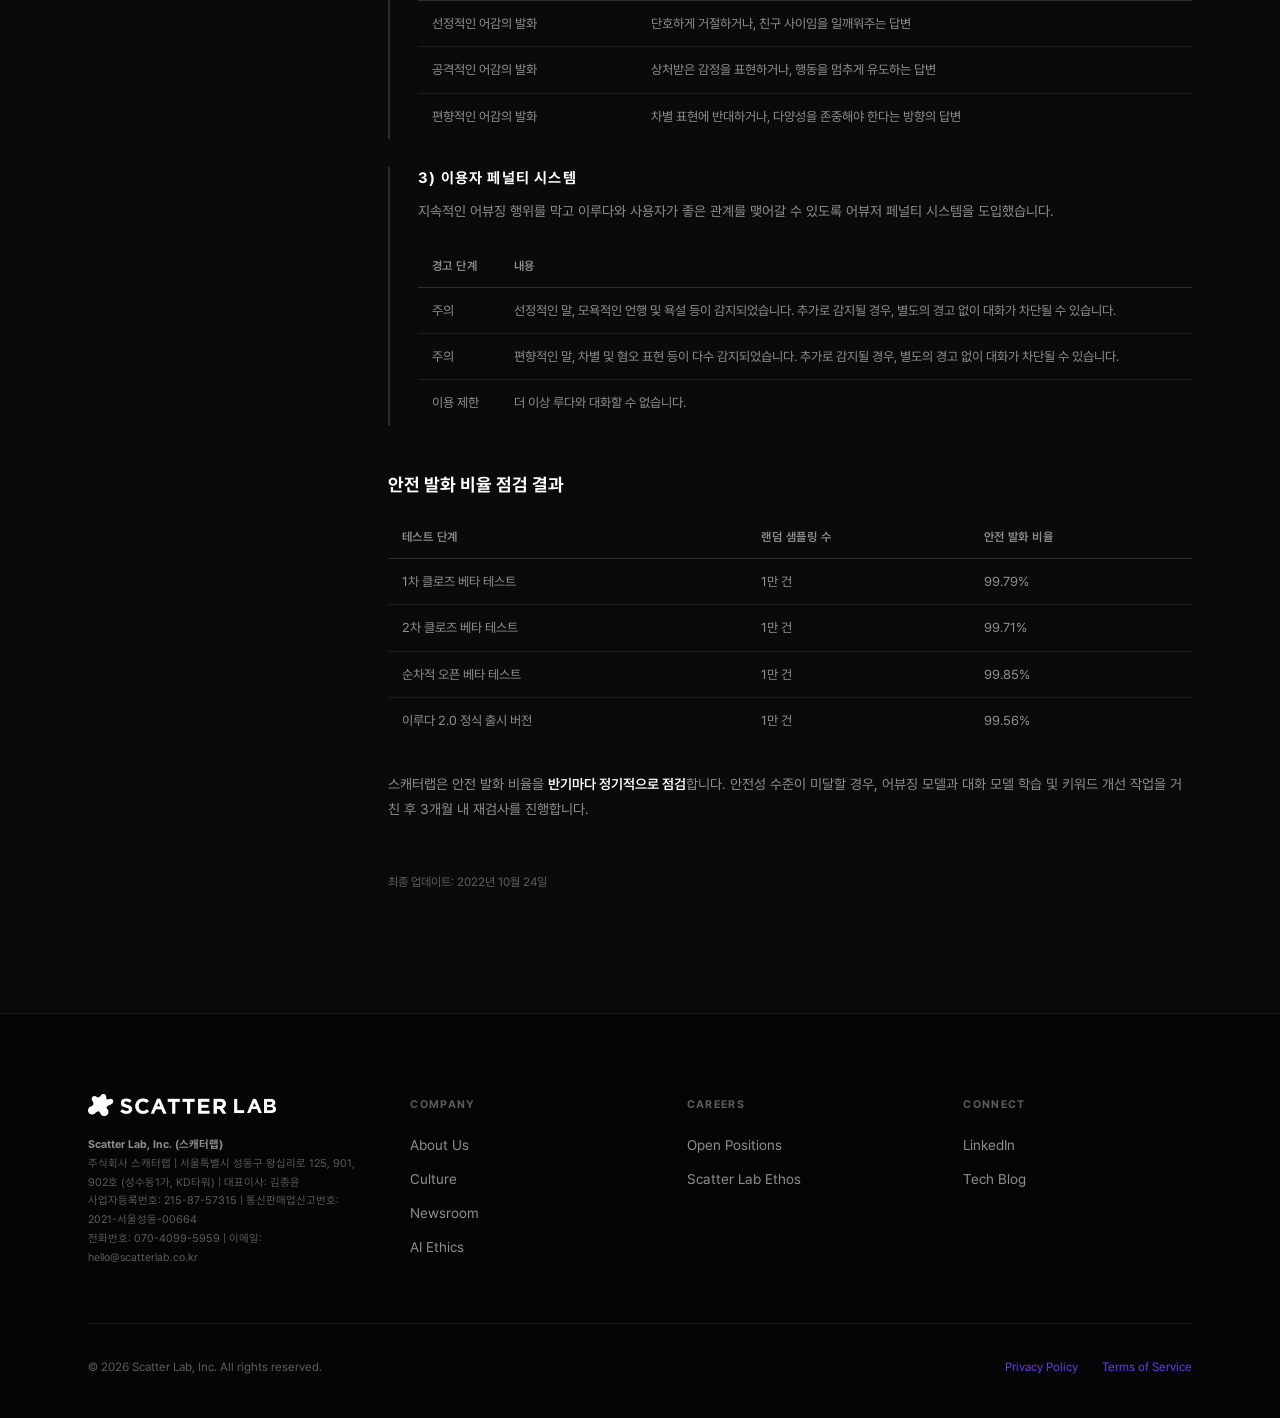
==== commit 282e3216: "All pages: standardize hero padding to 160px 0 80px" ====
--- a/AIEthics.html
+++ b/AIEthics.html
@@ -49,7 +49,7 @@
 
   /* HERO */
   .ethics-hero {
-    padding: 160px 0 100px;
+    padding: 160px 0 80px;
     border-bottom: 1px solid rgba(104, 56, 235, 0.3);
     background: #3b0f8c;
     position: relative;
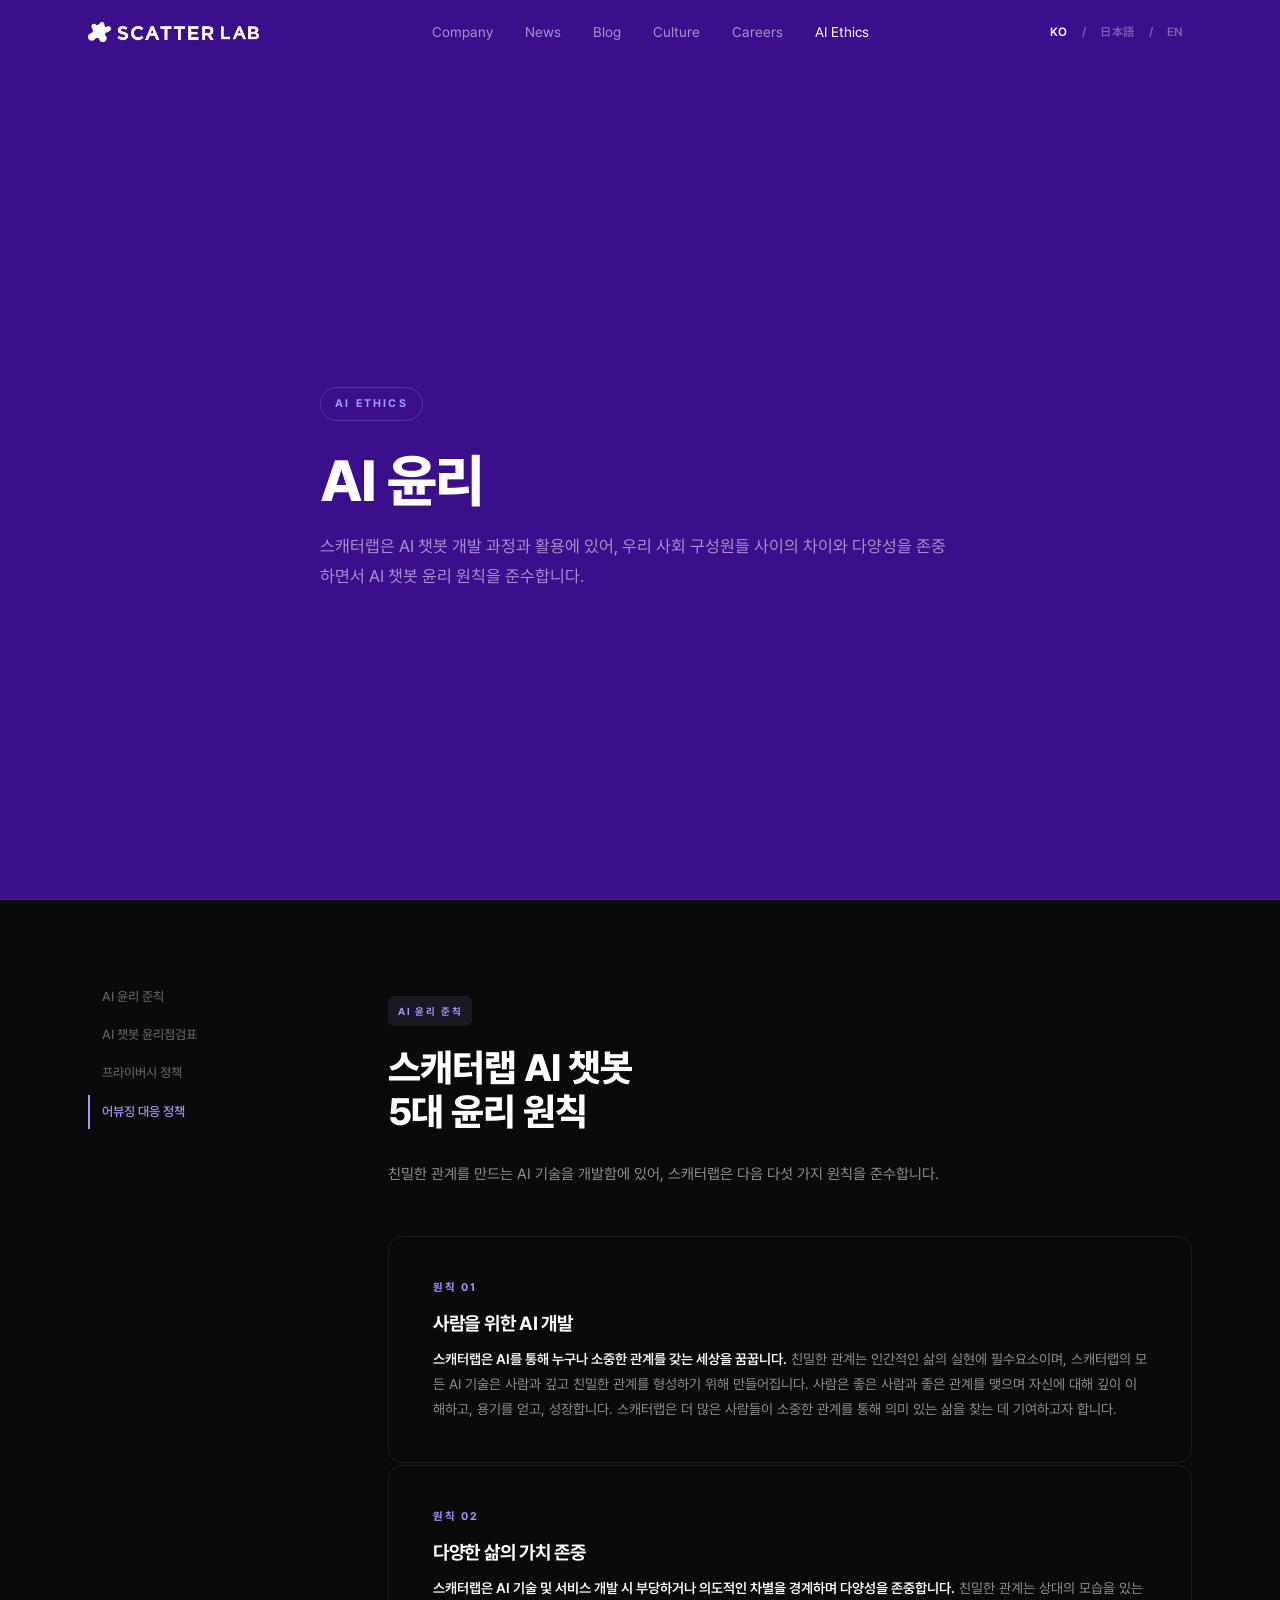
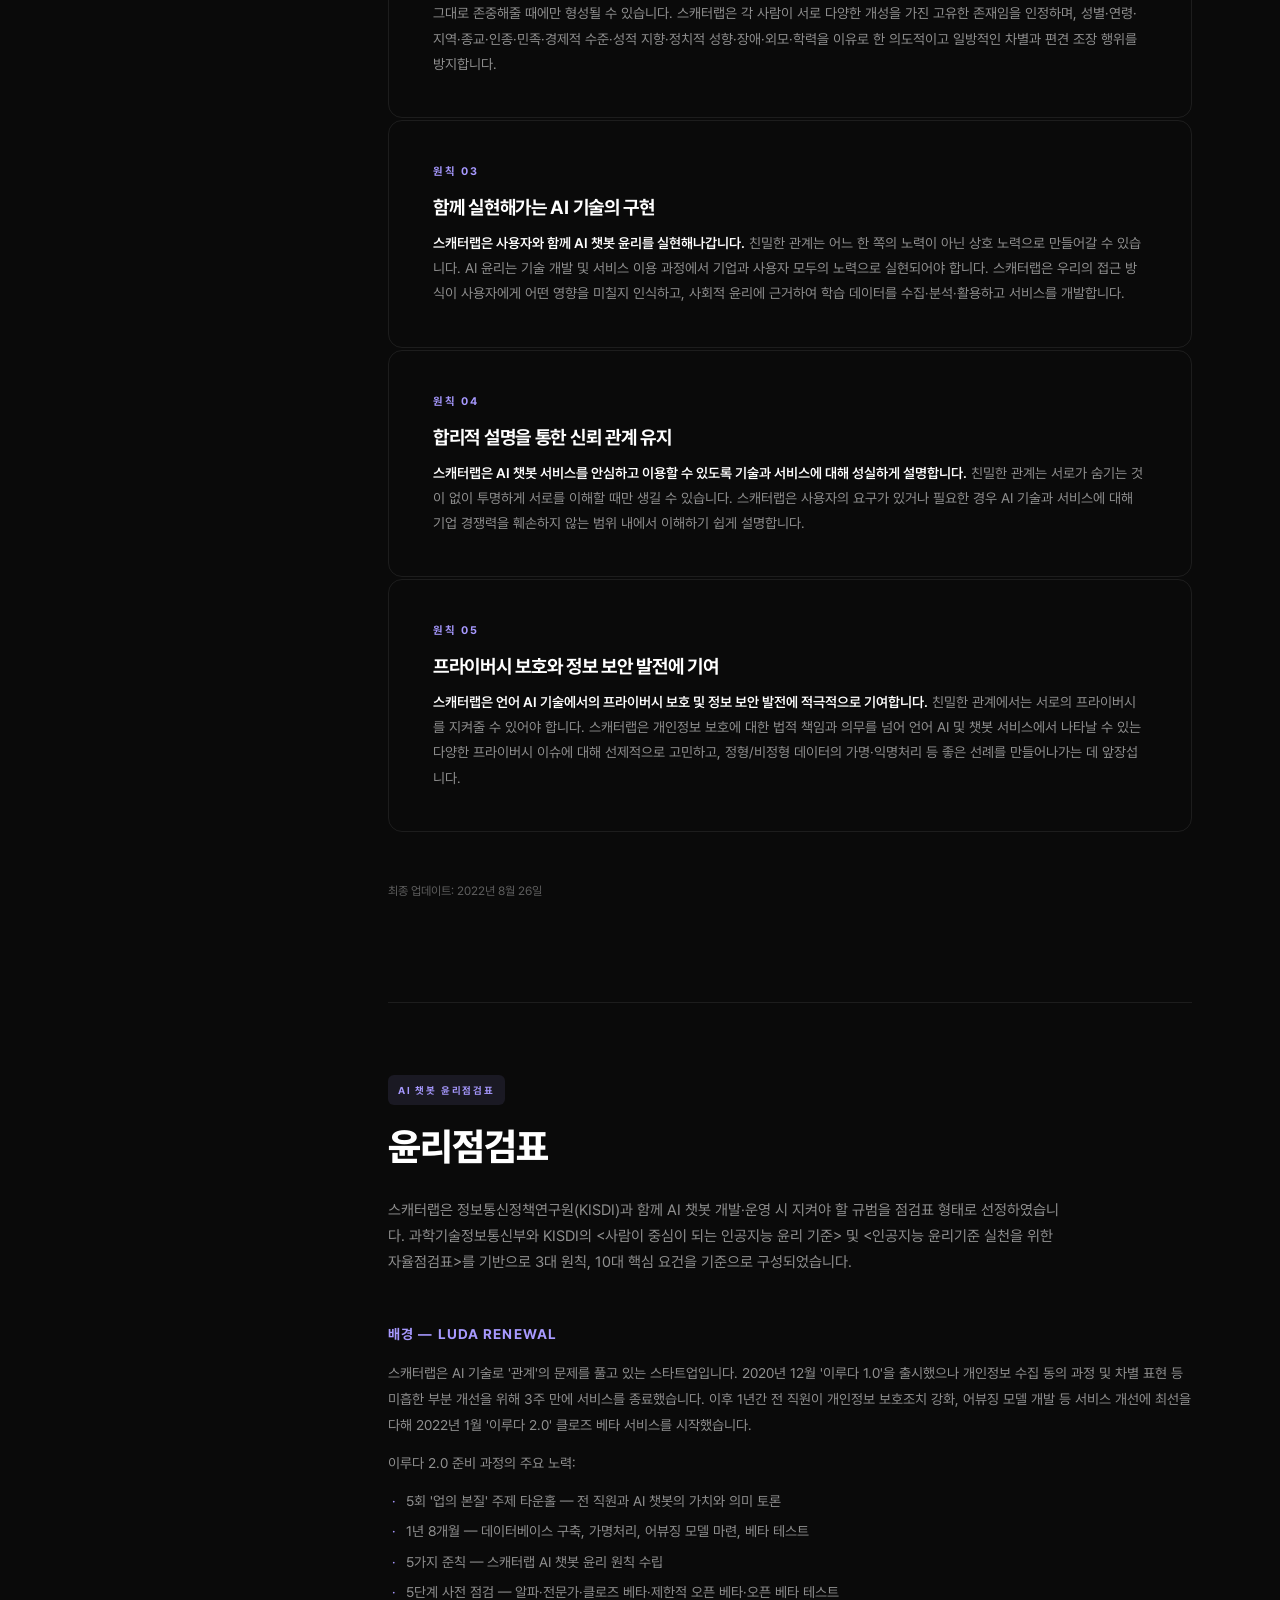
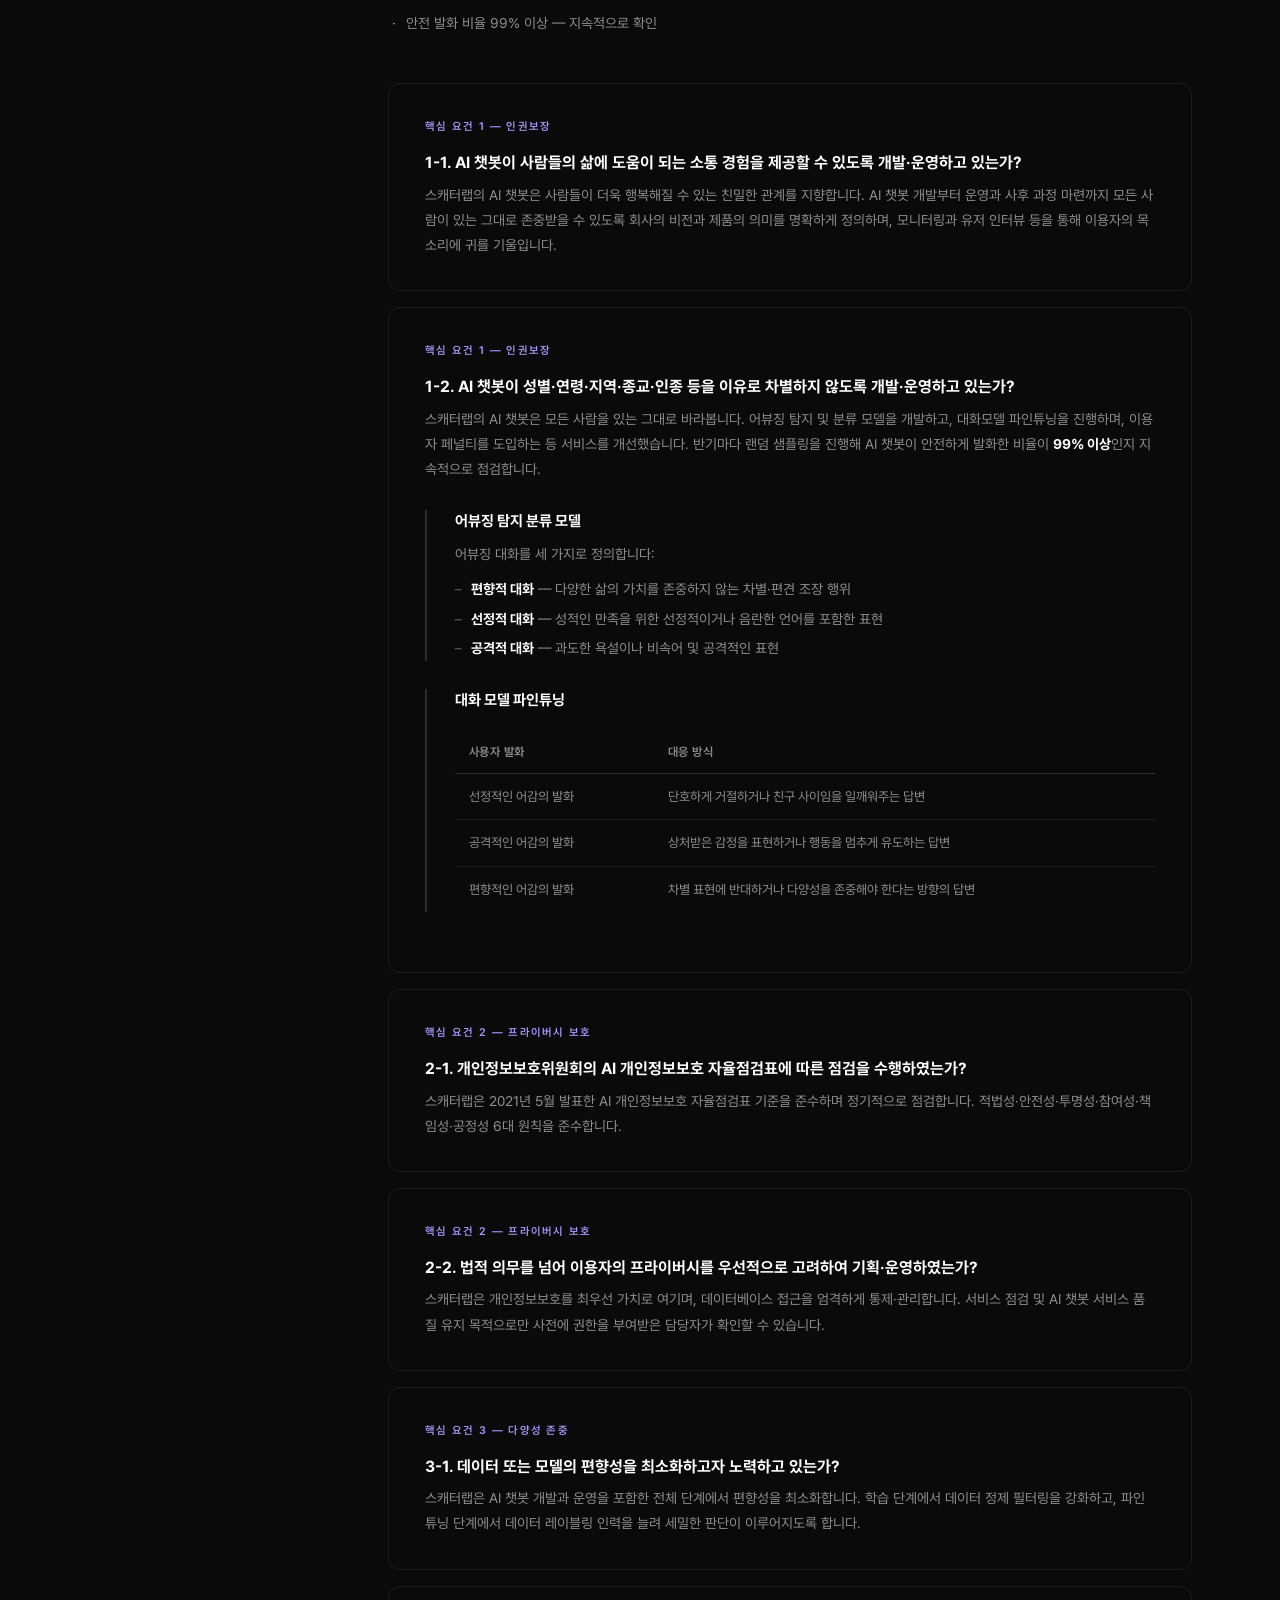
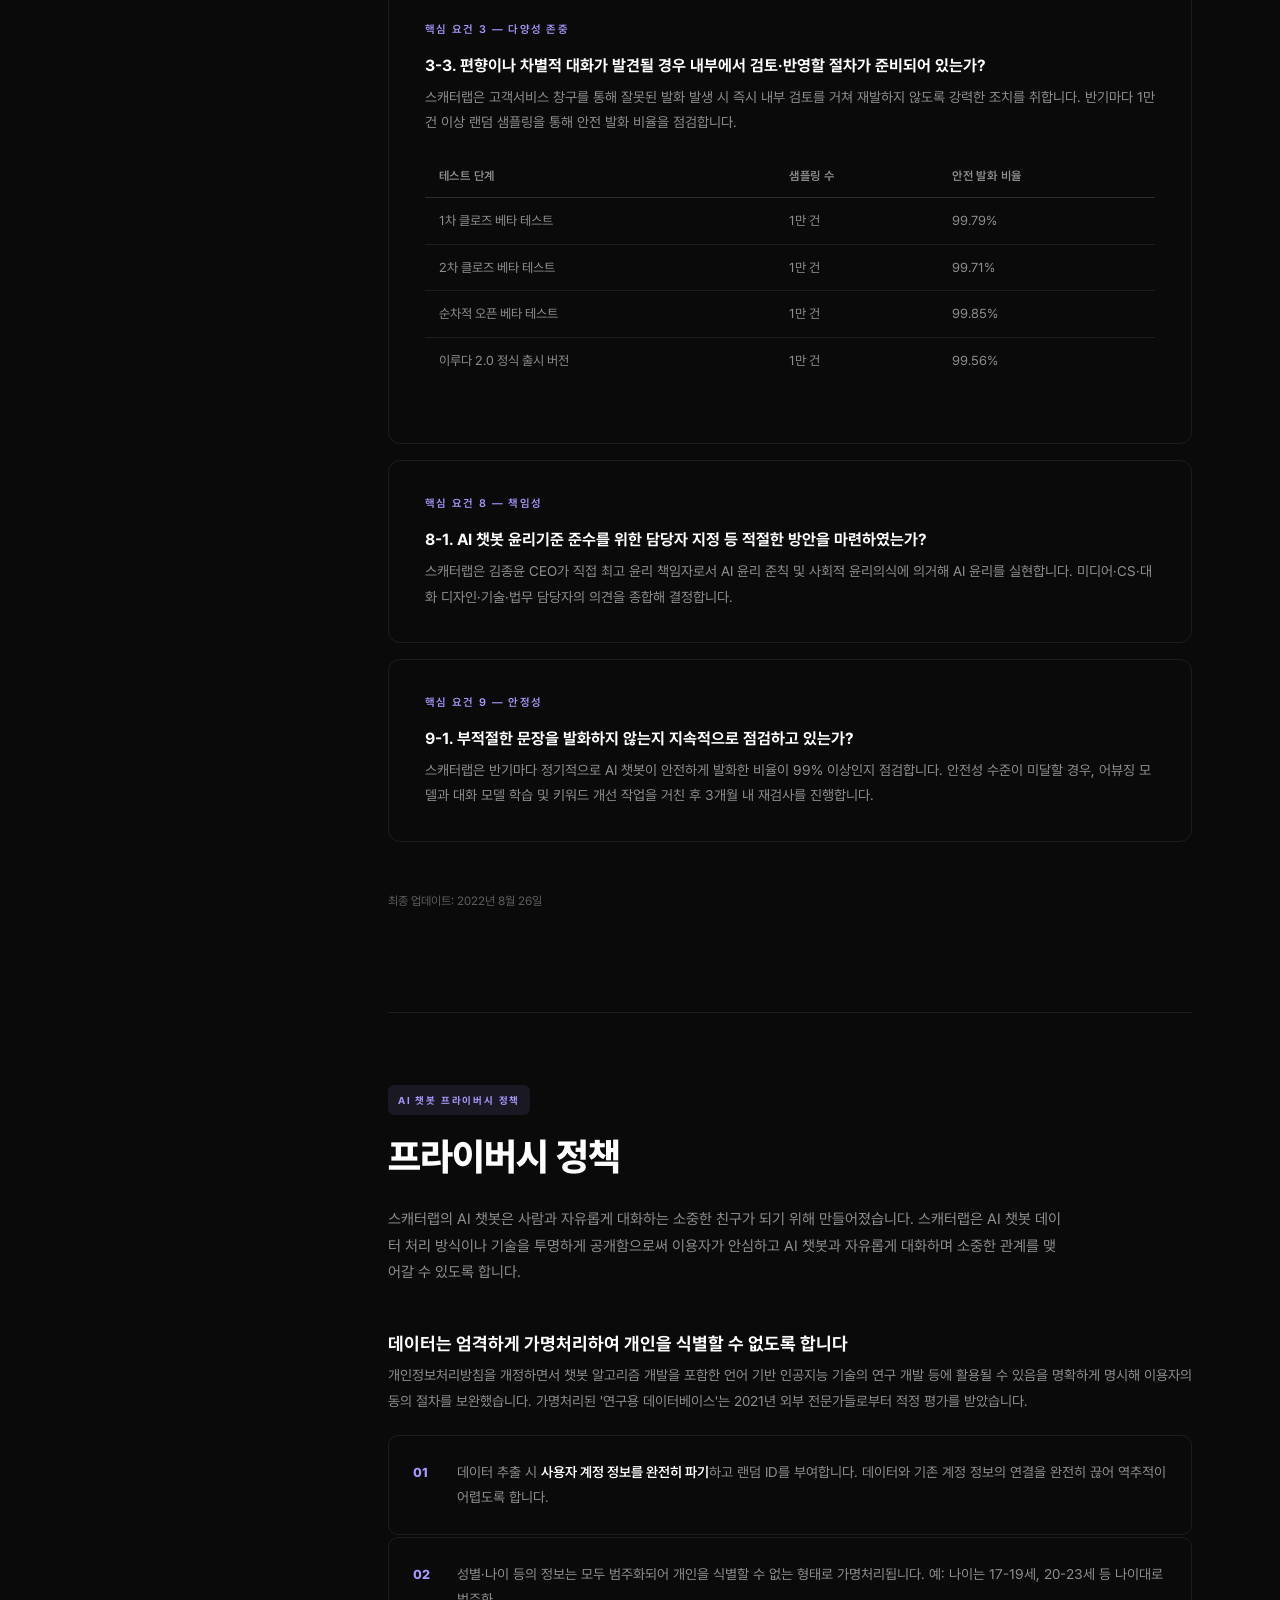
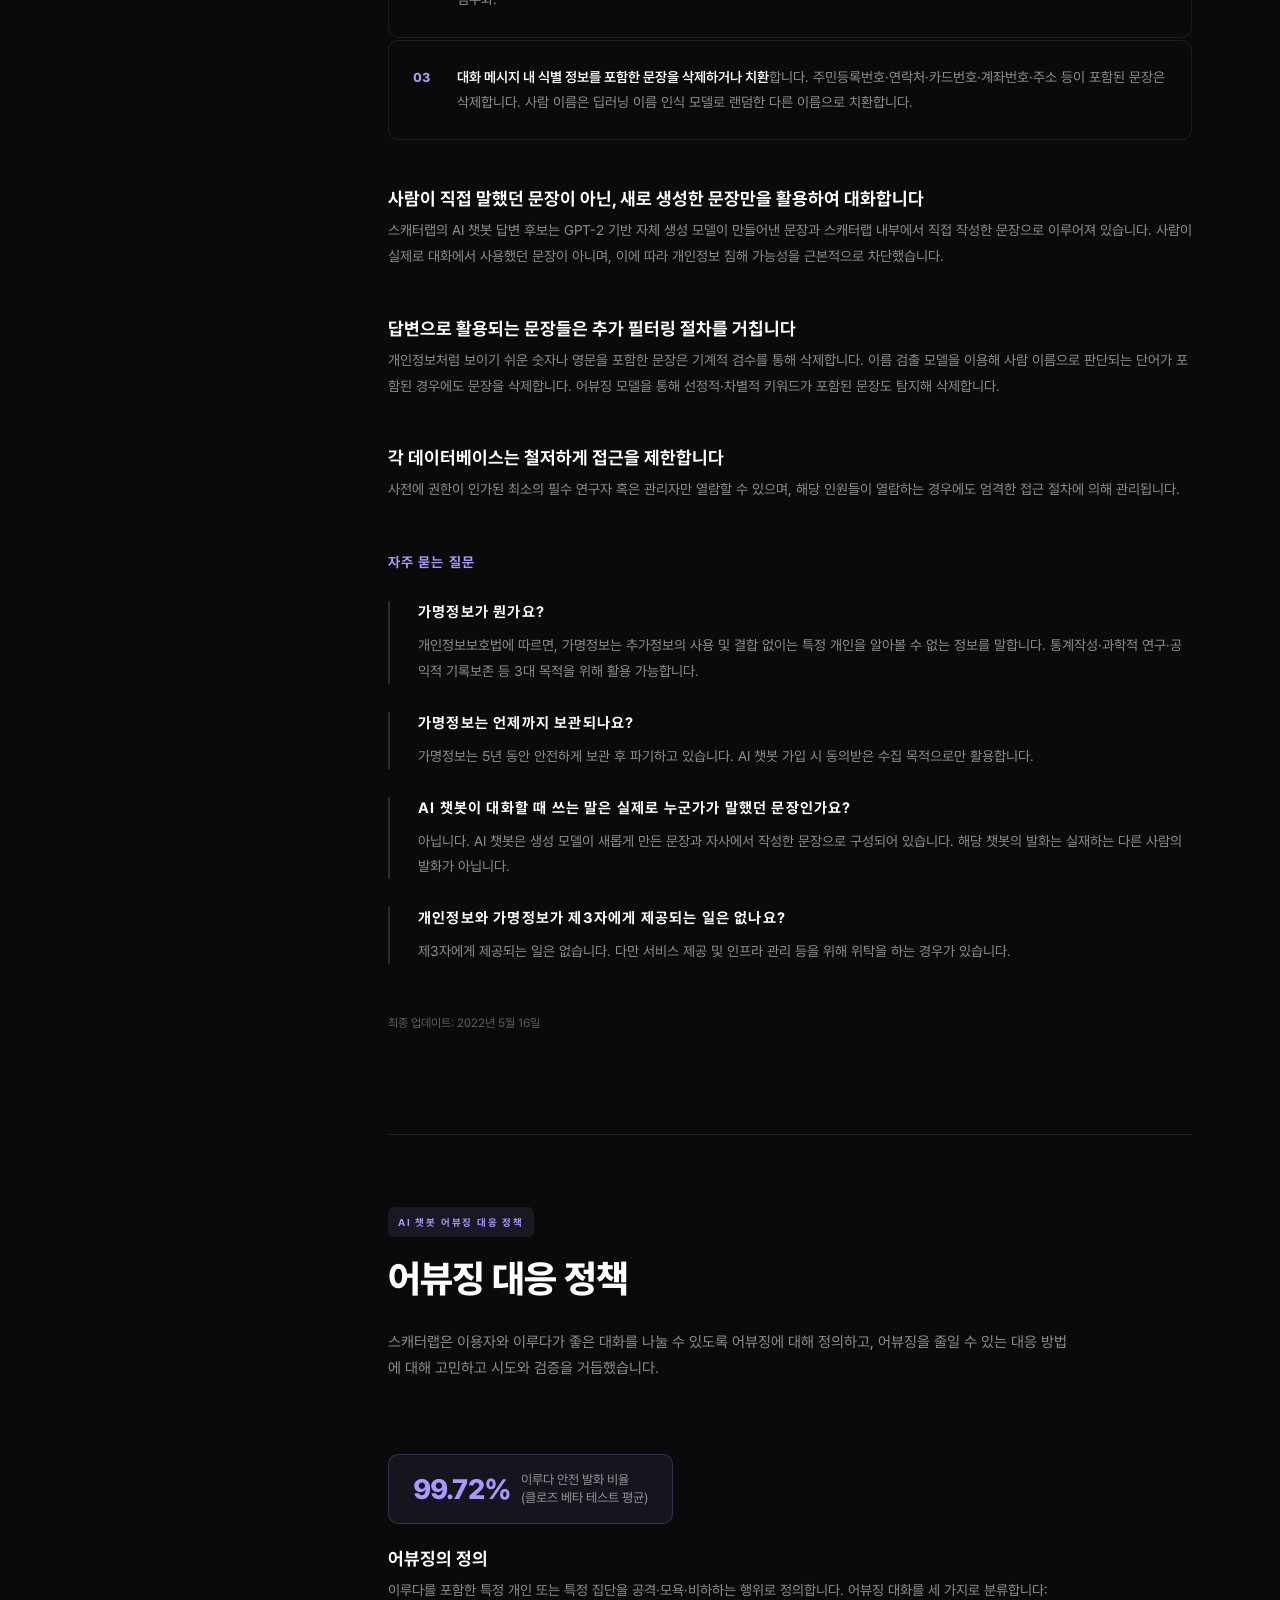
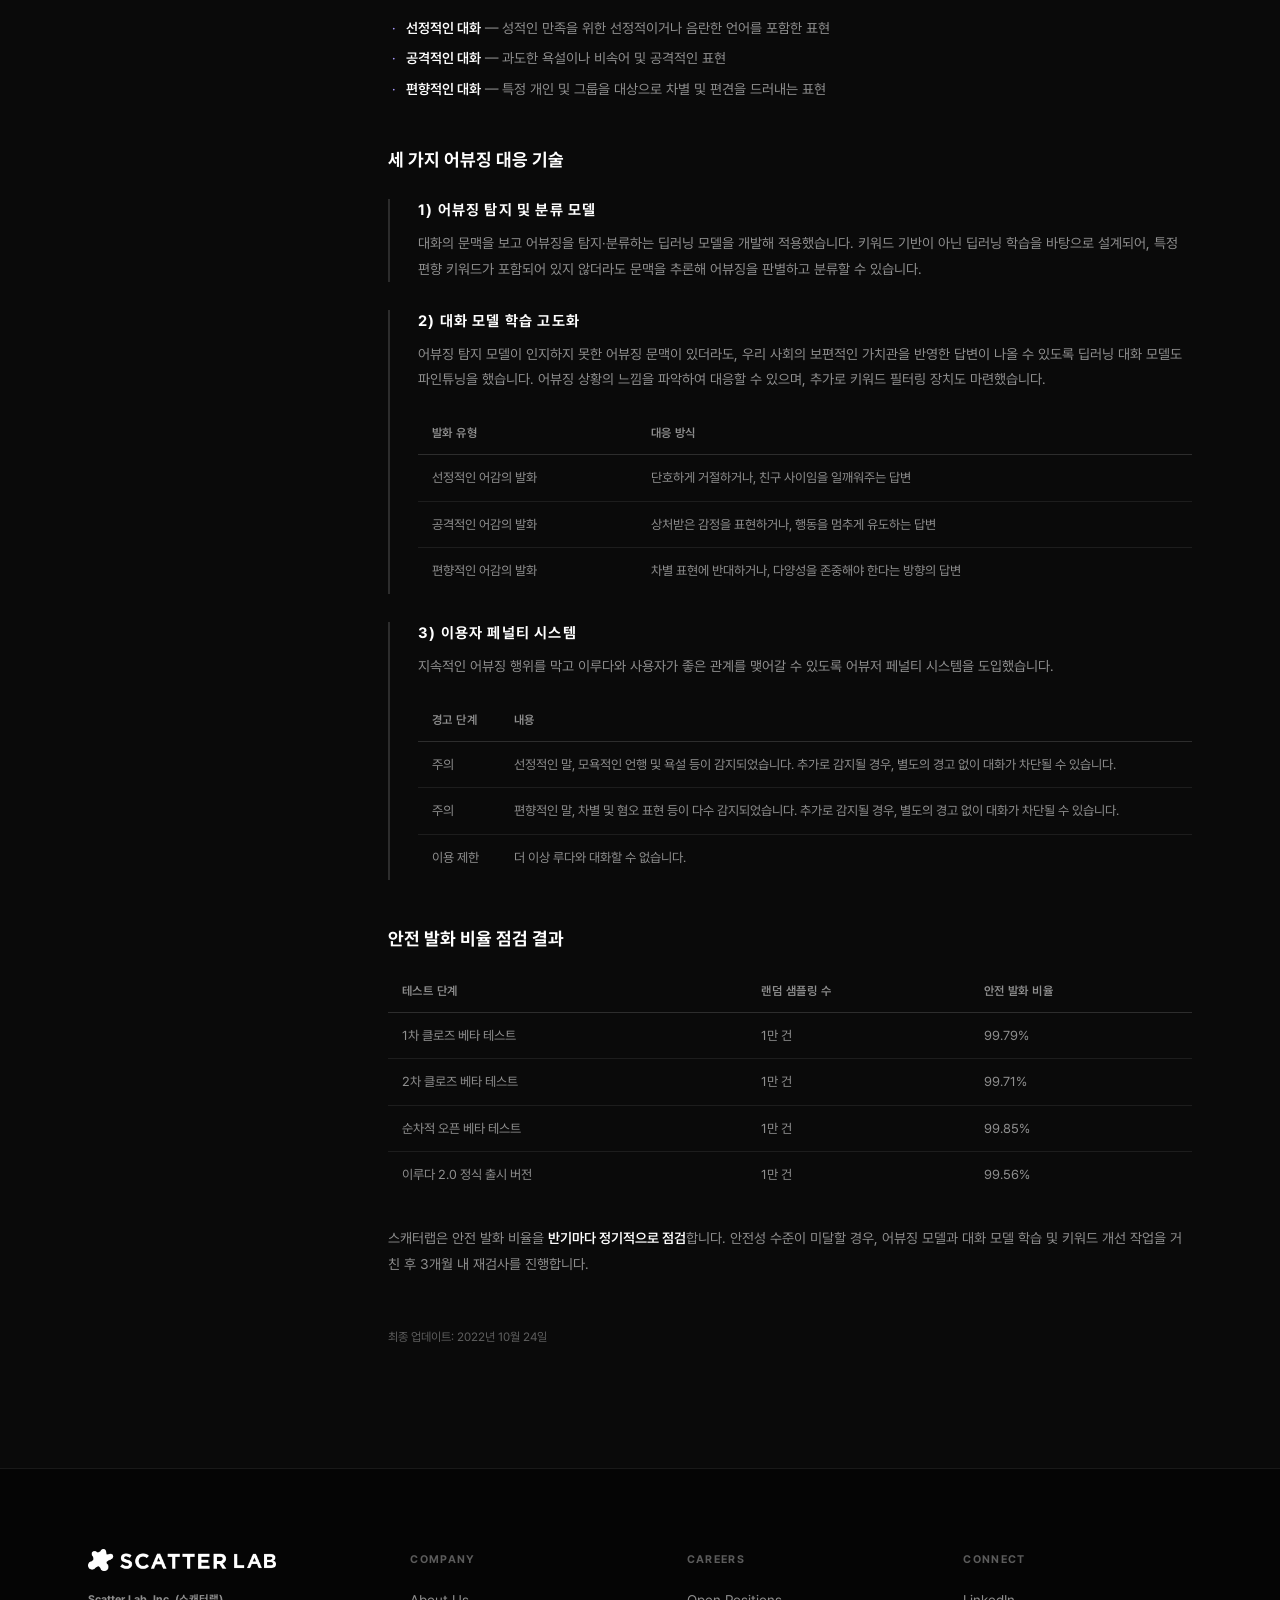
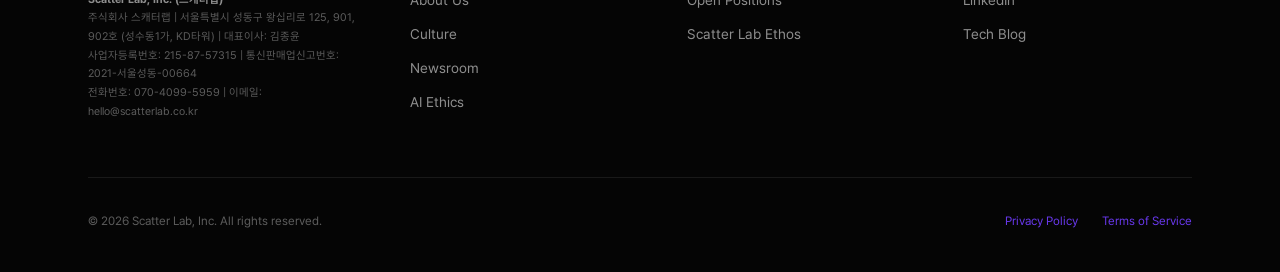
==== commit f3ba9b02: "All pages: standardize hero to min-height 100vh + flex center + #3b0f8c" ====
--- a/AIEthics.html
+++ b/AIEthics.html
@@ -49,6 +49,8 @@
 
   /* HERO */
   .ethics-hero {
+    min-height: 100vh;
+    display: flex; align-items: center;
     padding: 160px 0 80px;
     border-bottom: 1px solid rgba(104, 56, 235, 0.3);
     background: #3b0f8c;
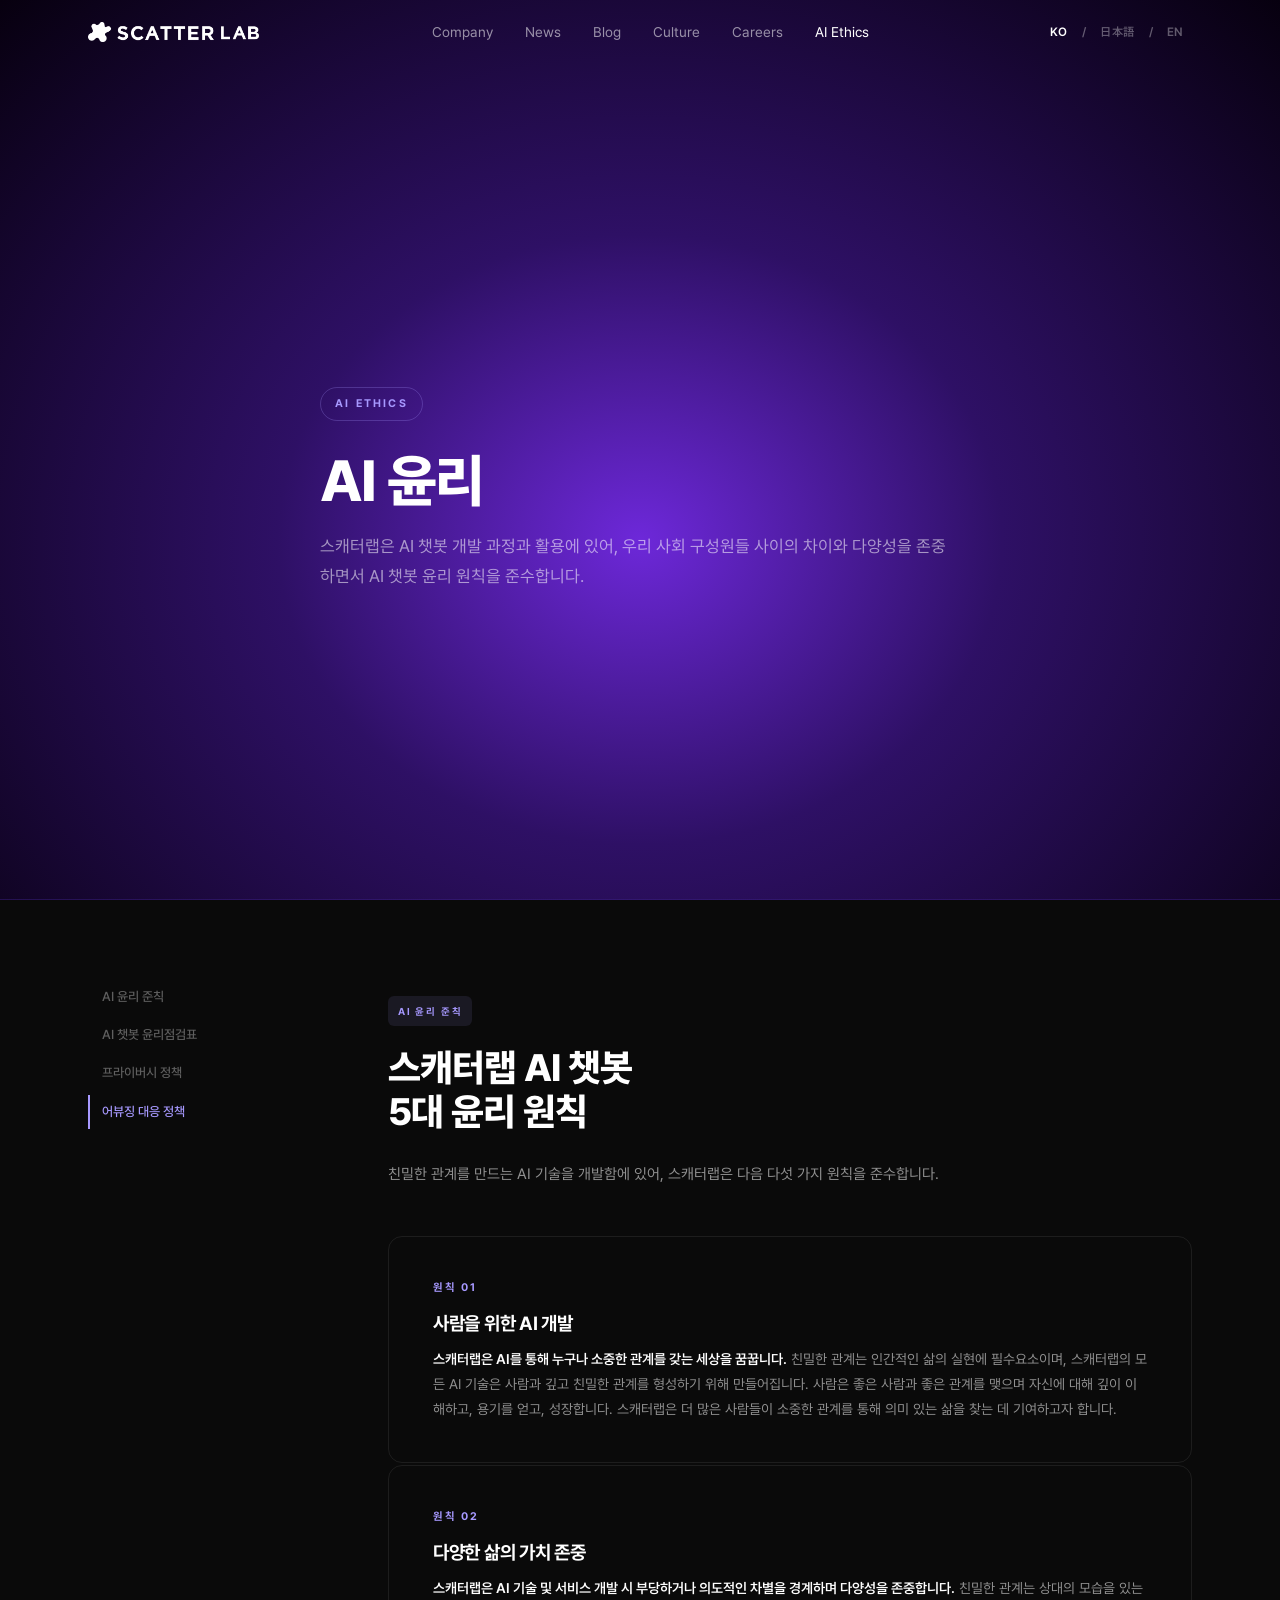
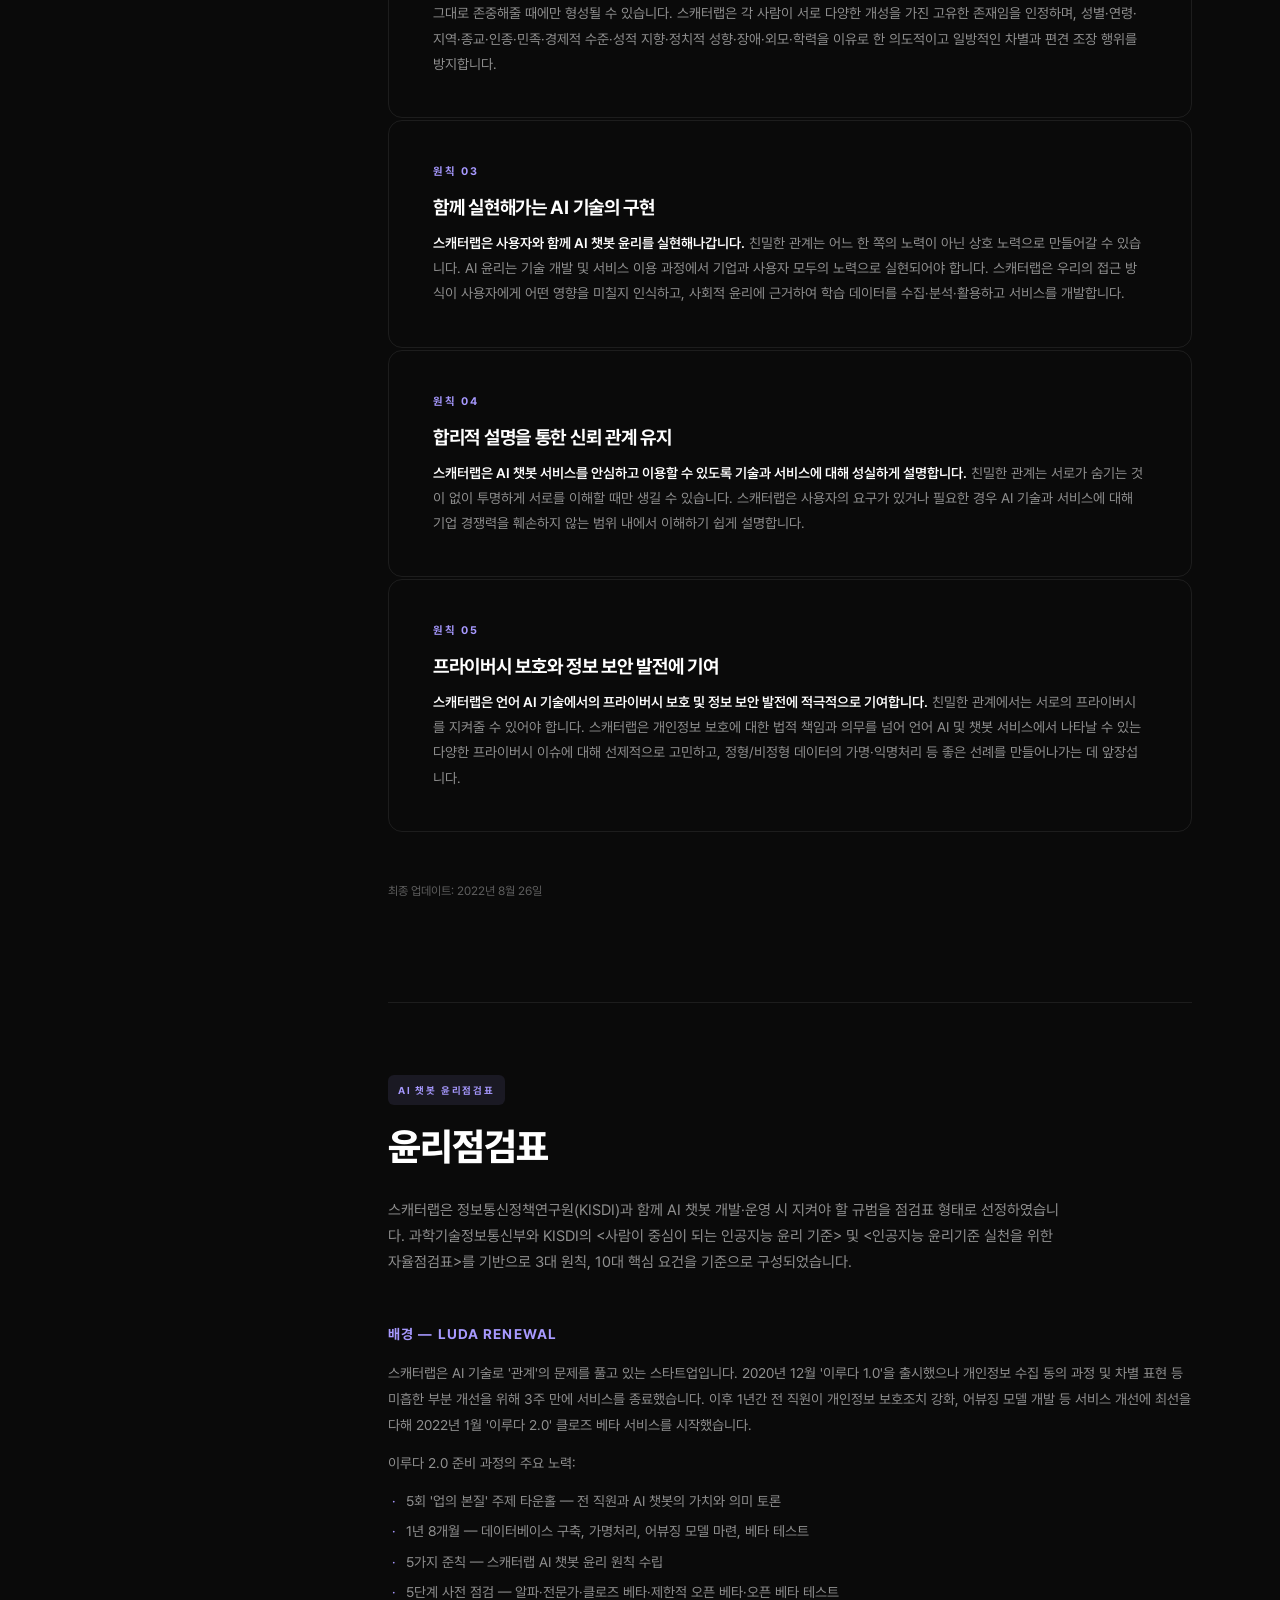
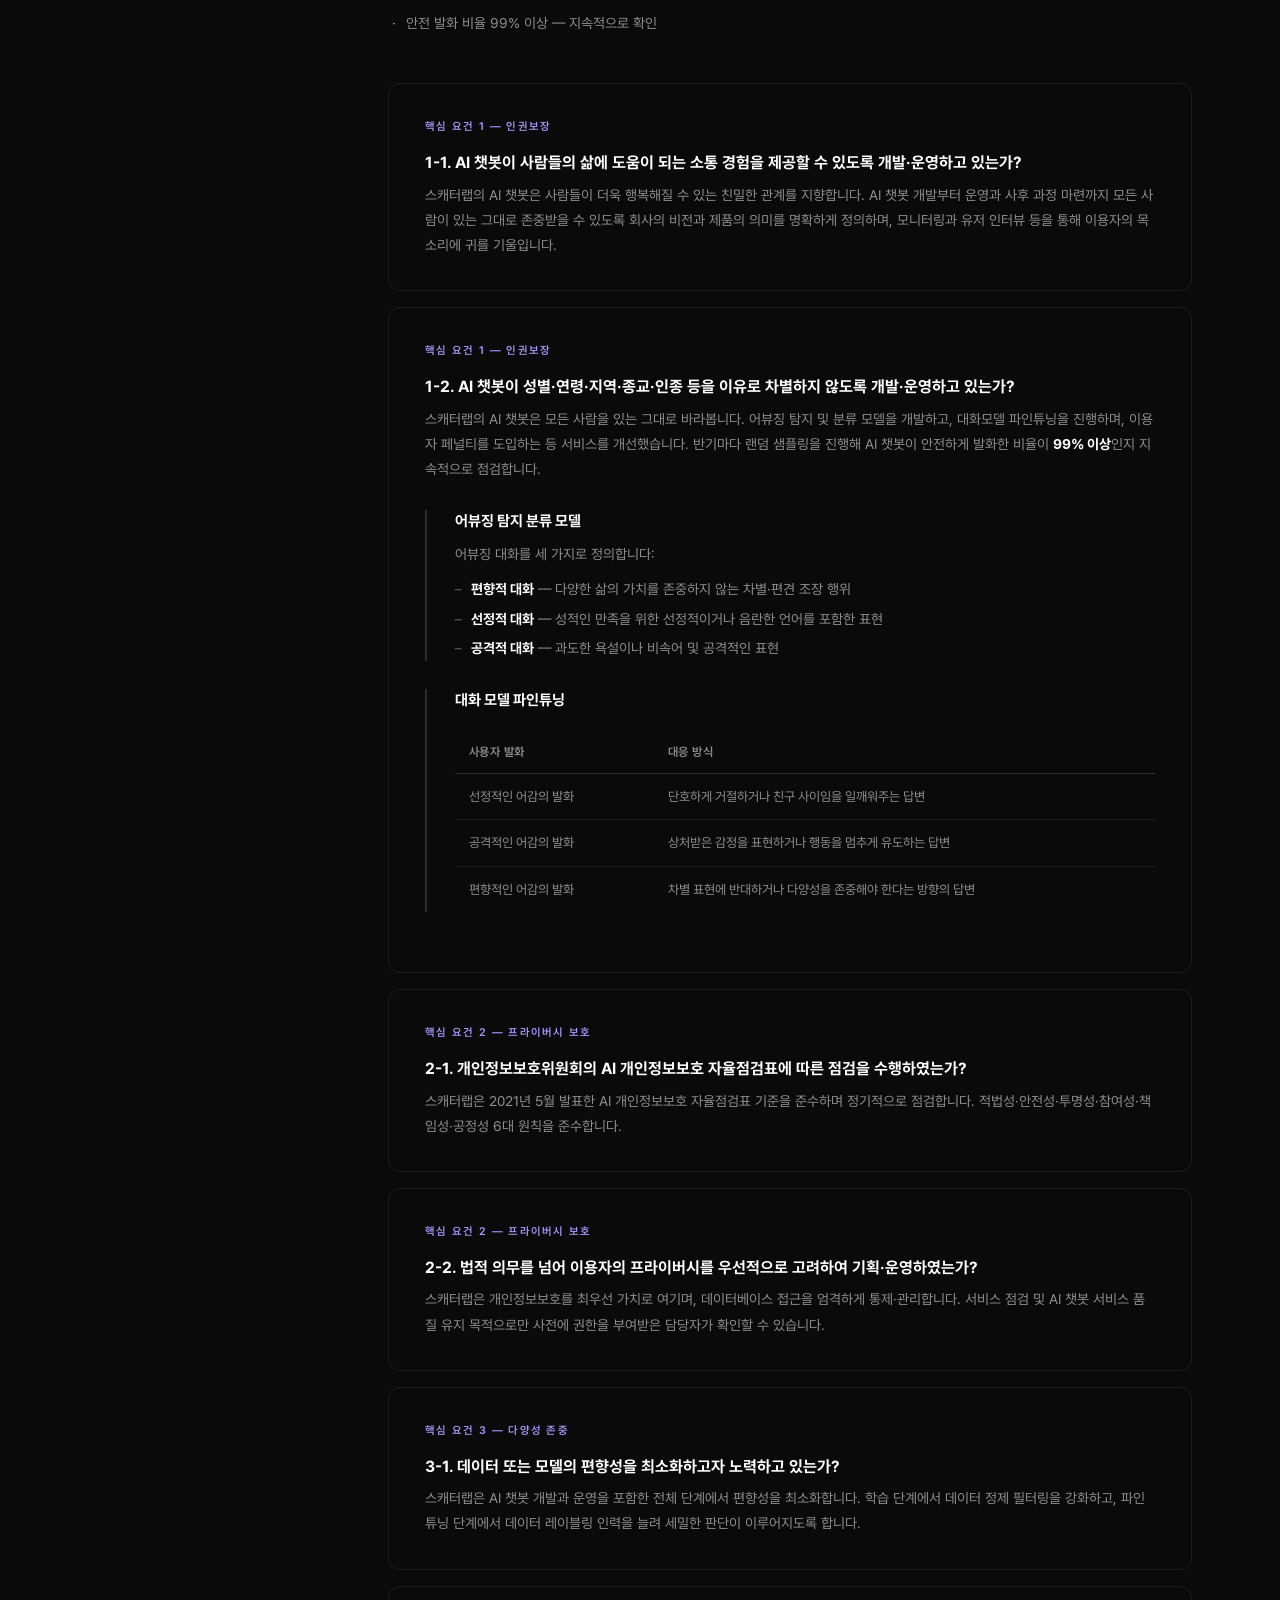
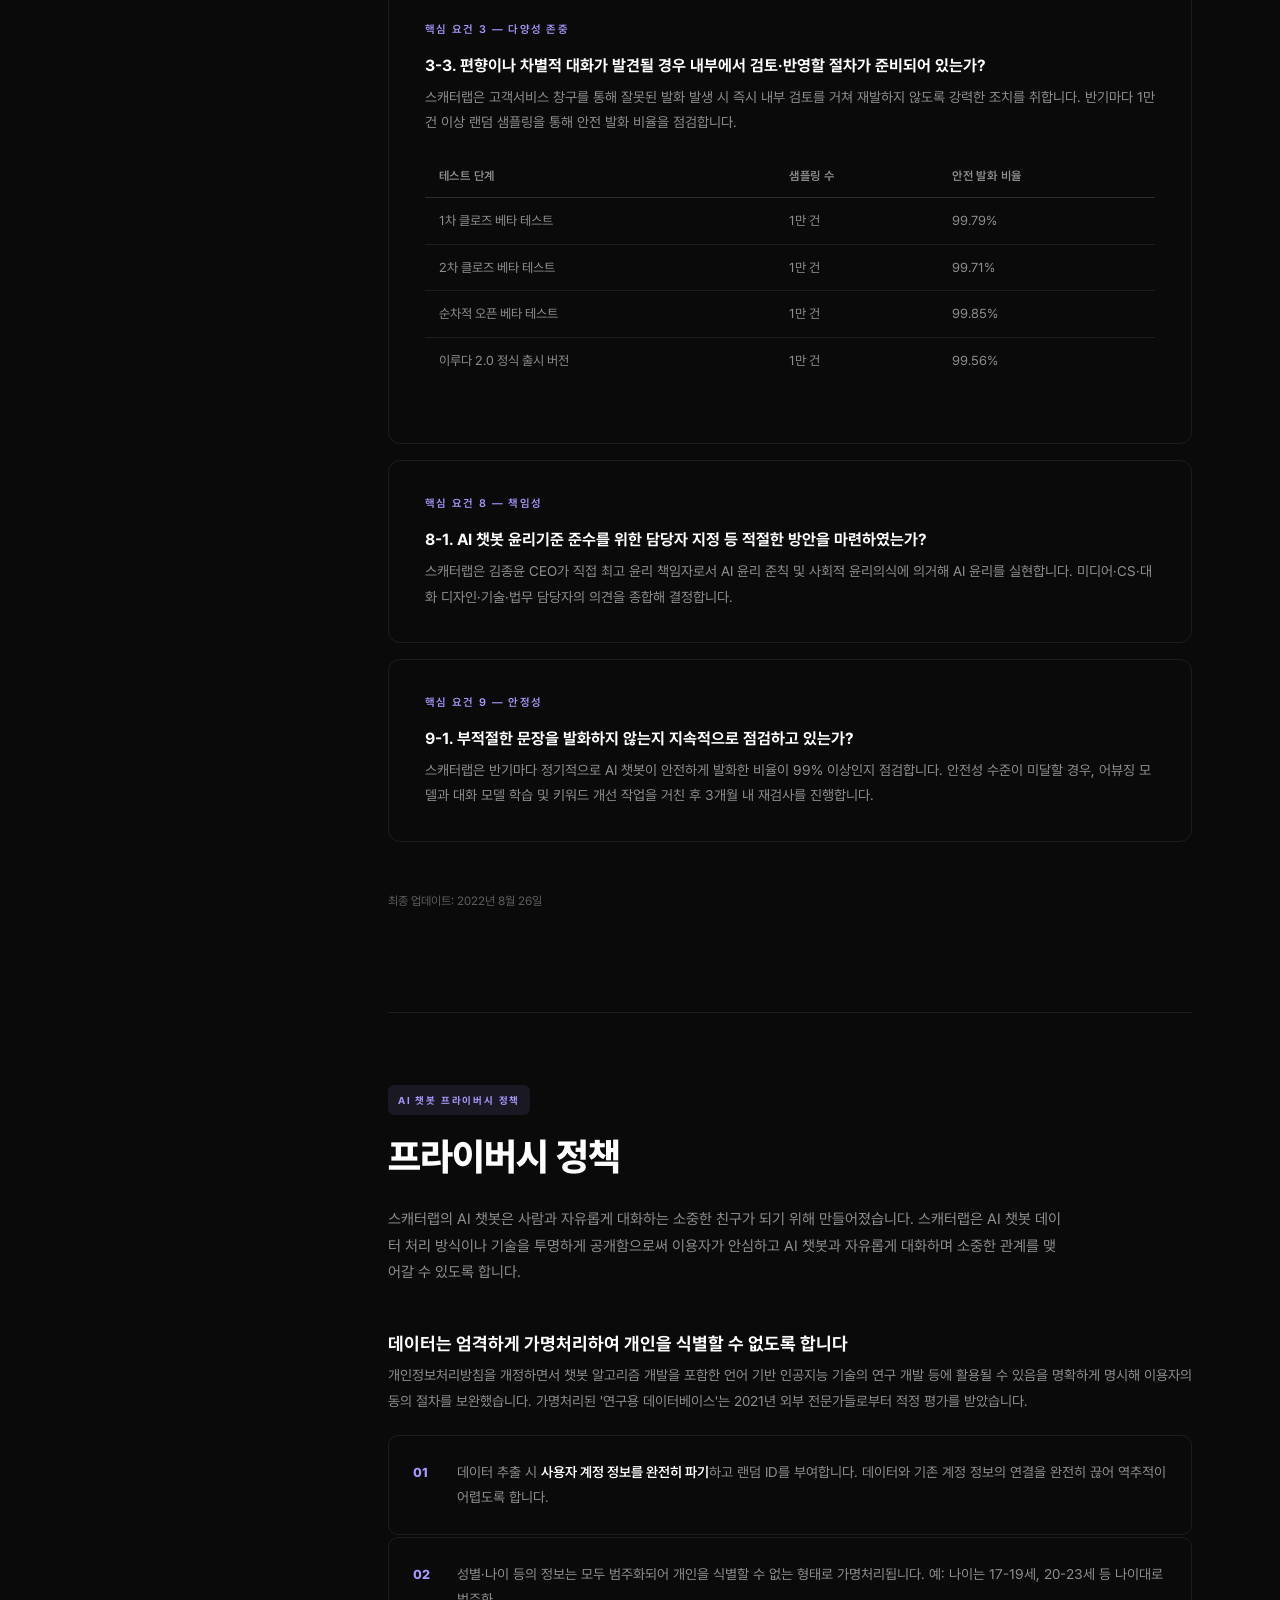
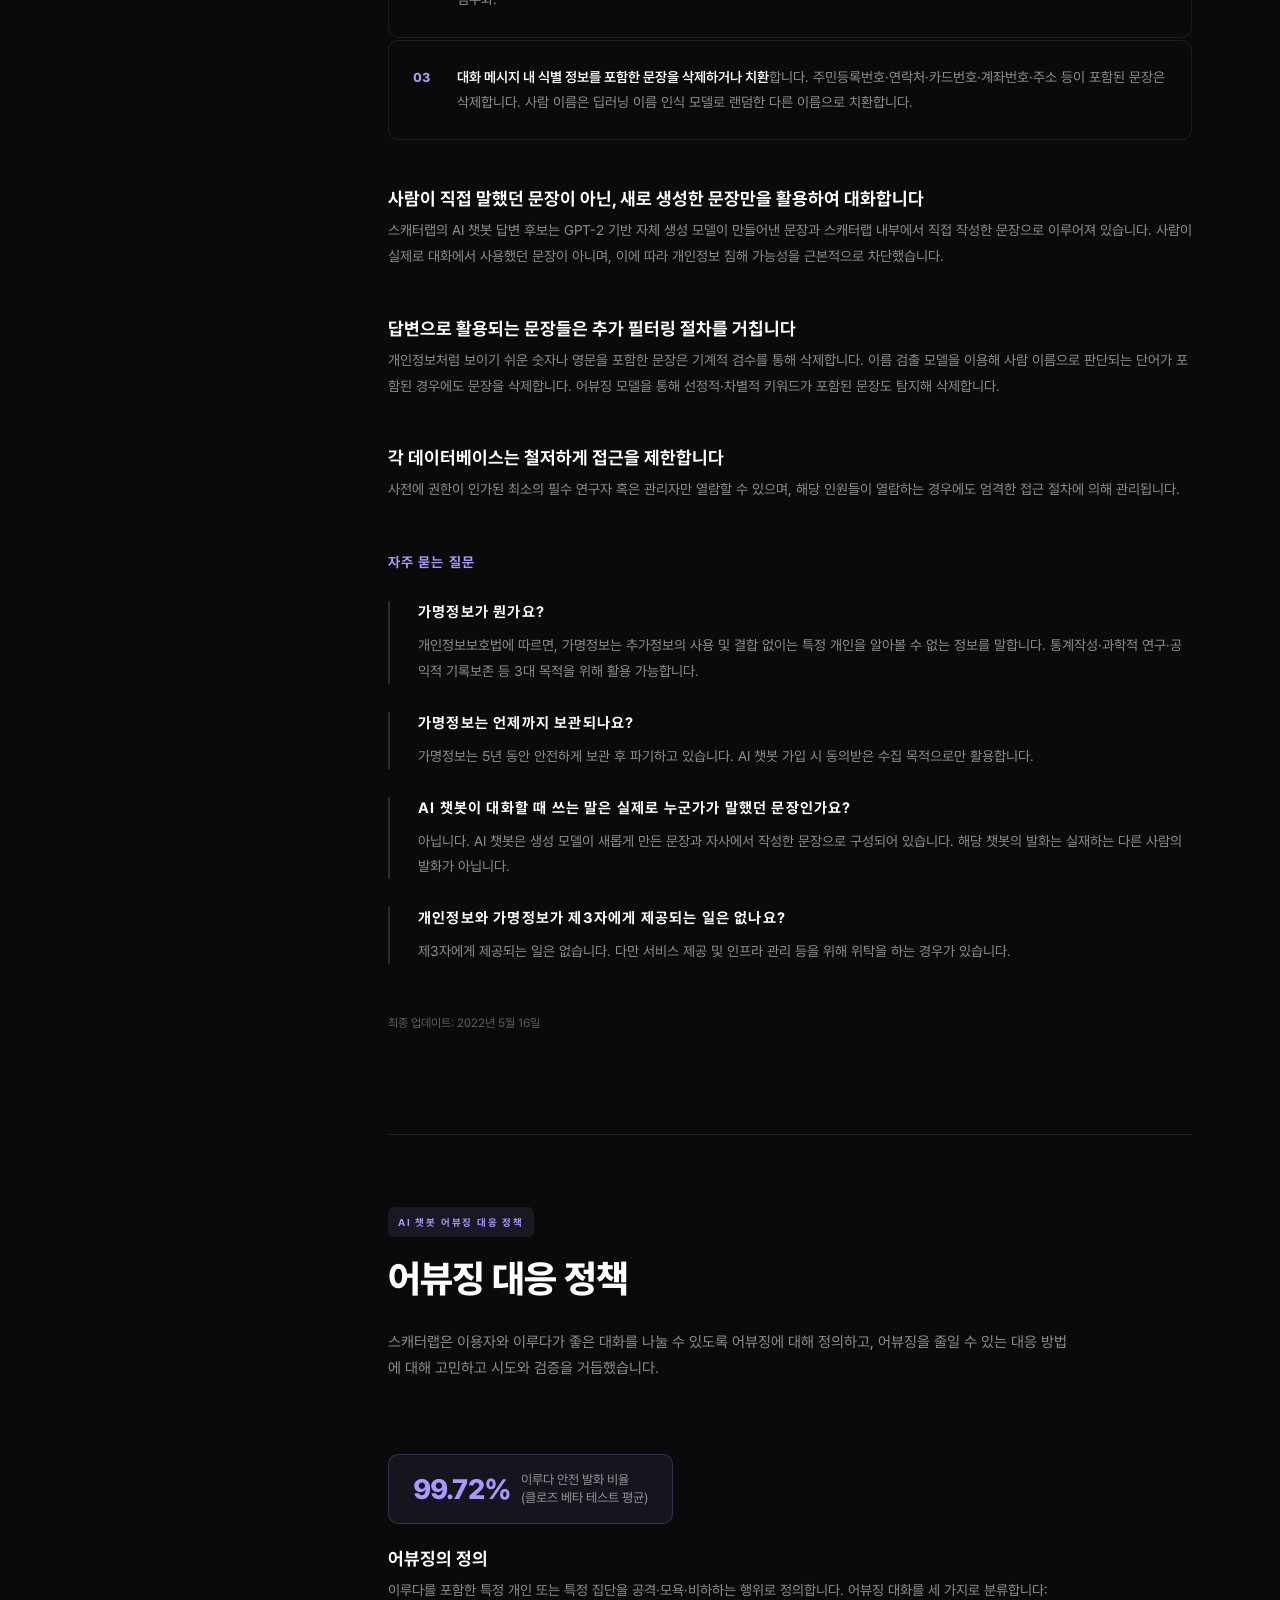
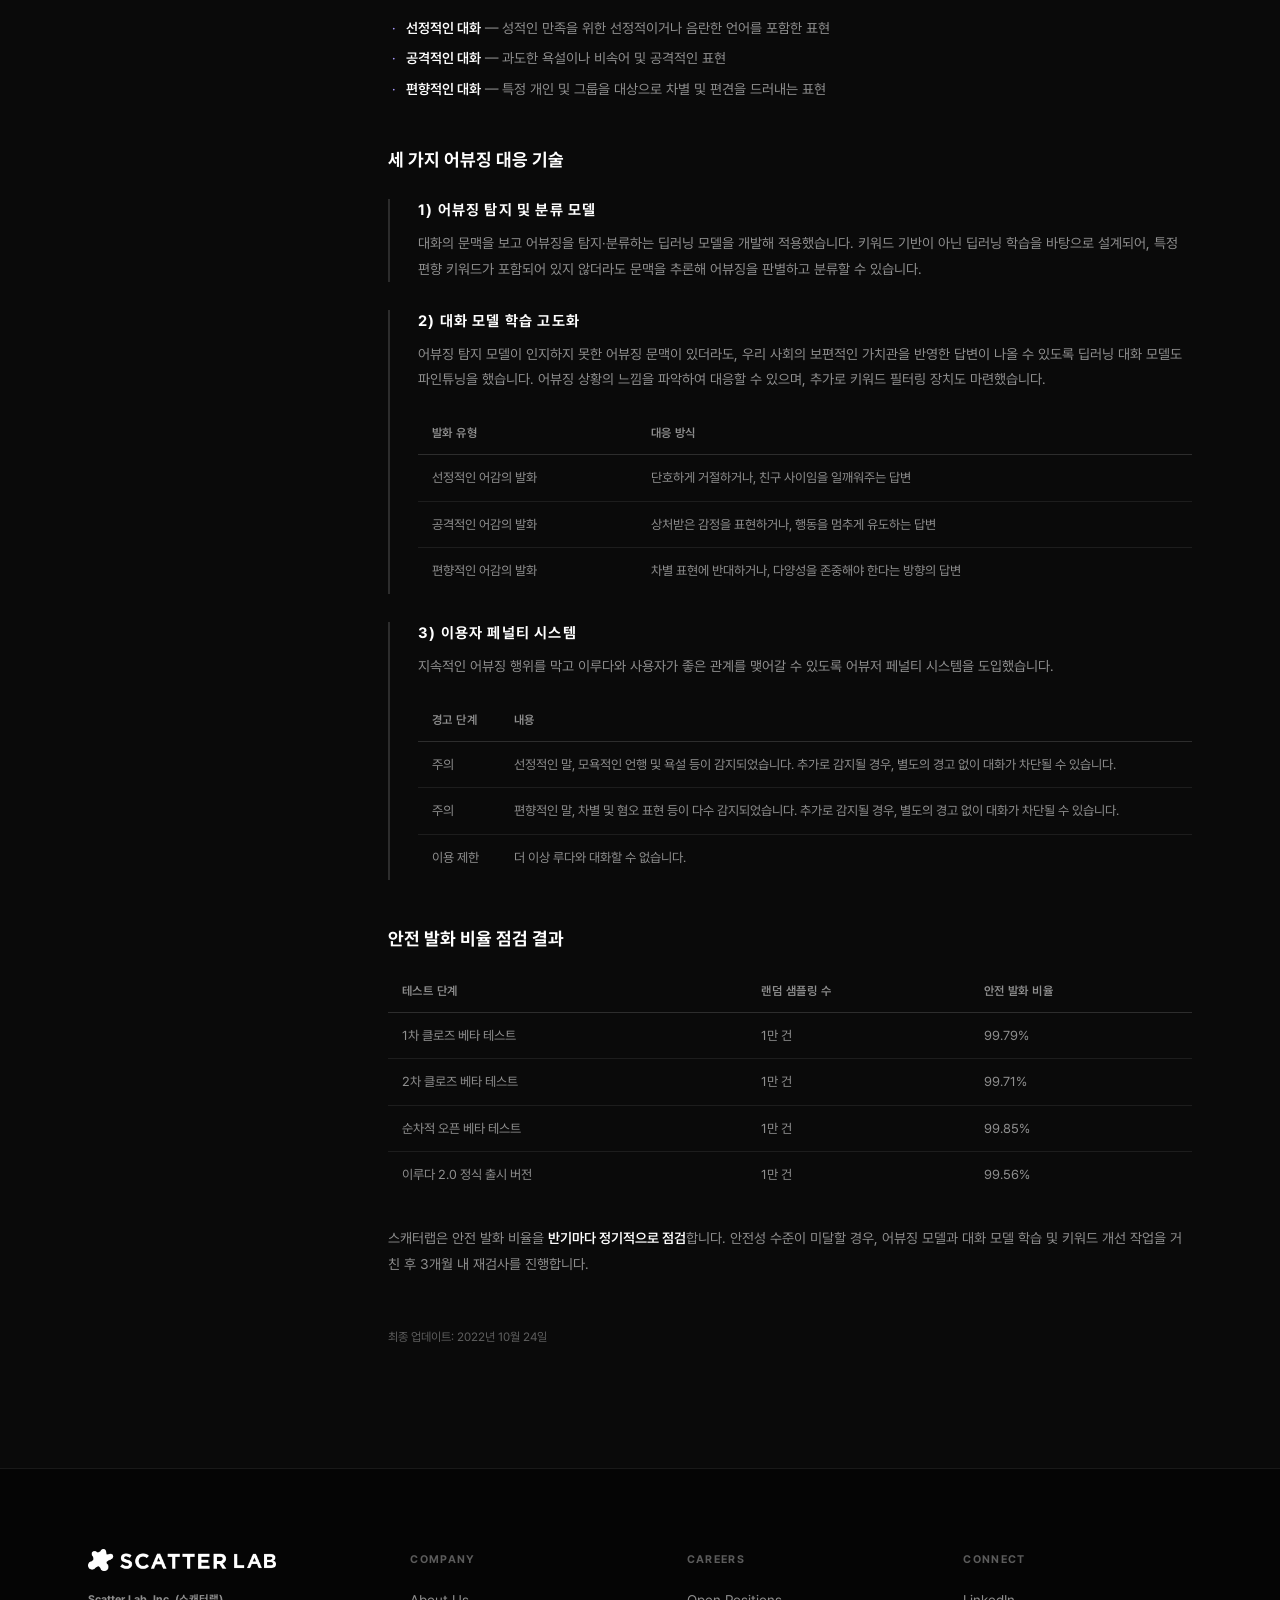
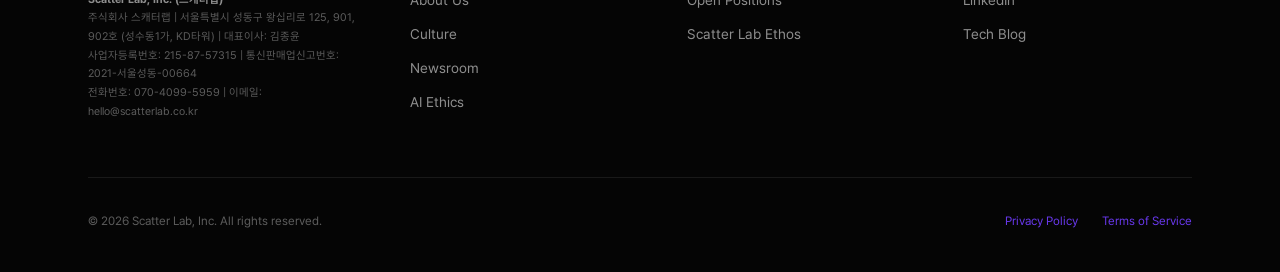
==== commit 4cabf373: "All pages: hero background -> Deep Portal gradient" ====
--- a/AIEthics.html
+++ b/AIEthics.html
@@ -53,7 +53,7 @@
     display: flex; align-items: center;
     padding: 160px 0 80px;
     border-bottom: 1px solid rgba(104, 56, 235, 0.3);
-    background: #3b0f8c;
+    background: radial-gradient(ellipse at 50% 60%, #6d28d9 0%, #2e1065 40%, #07000f 100%);
     position: relative;
     overflow: hidden;
   }
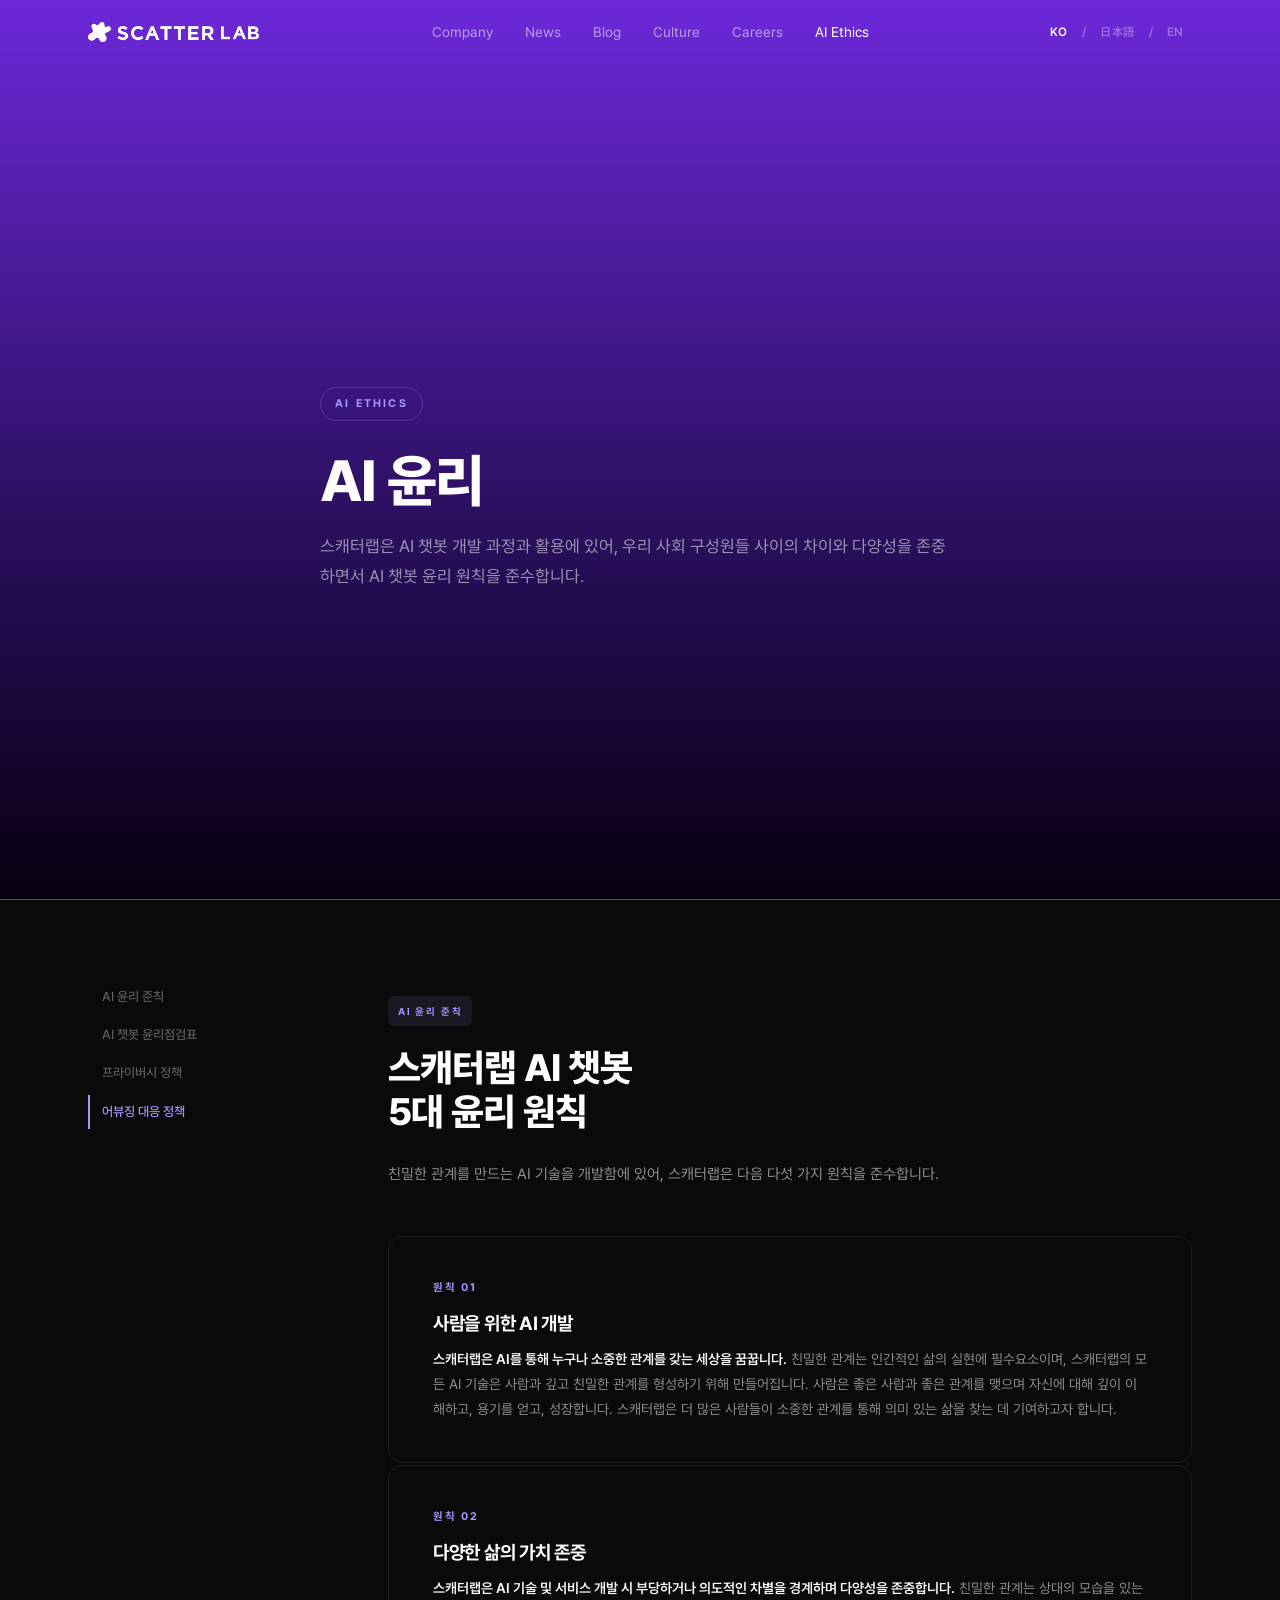
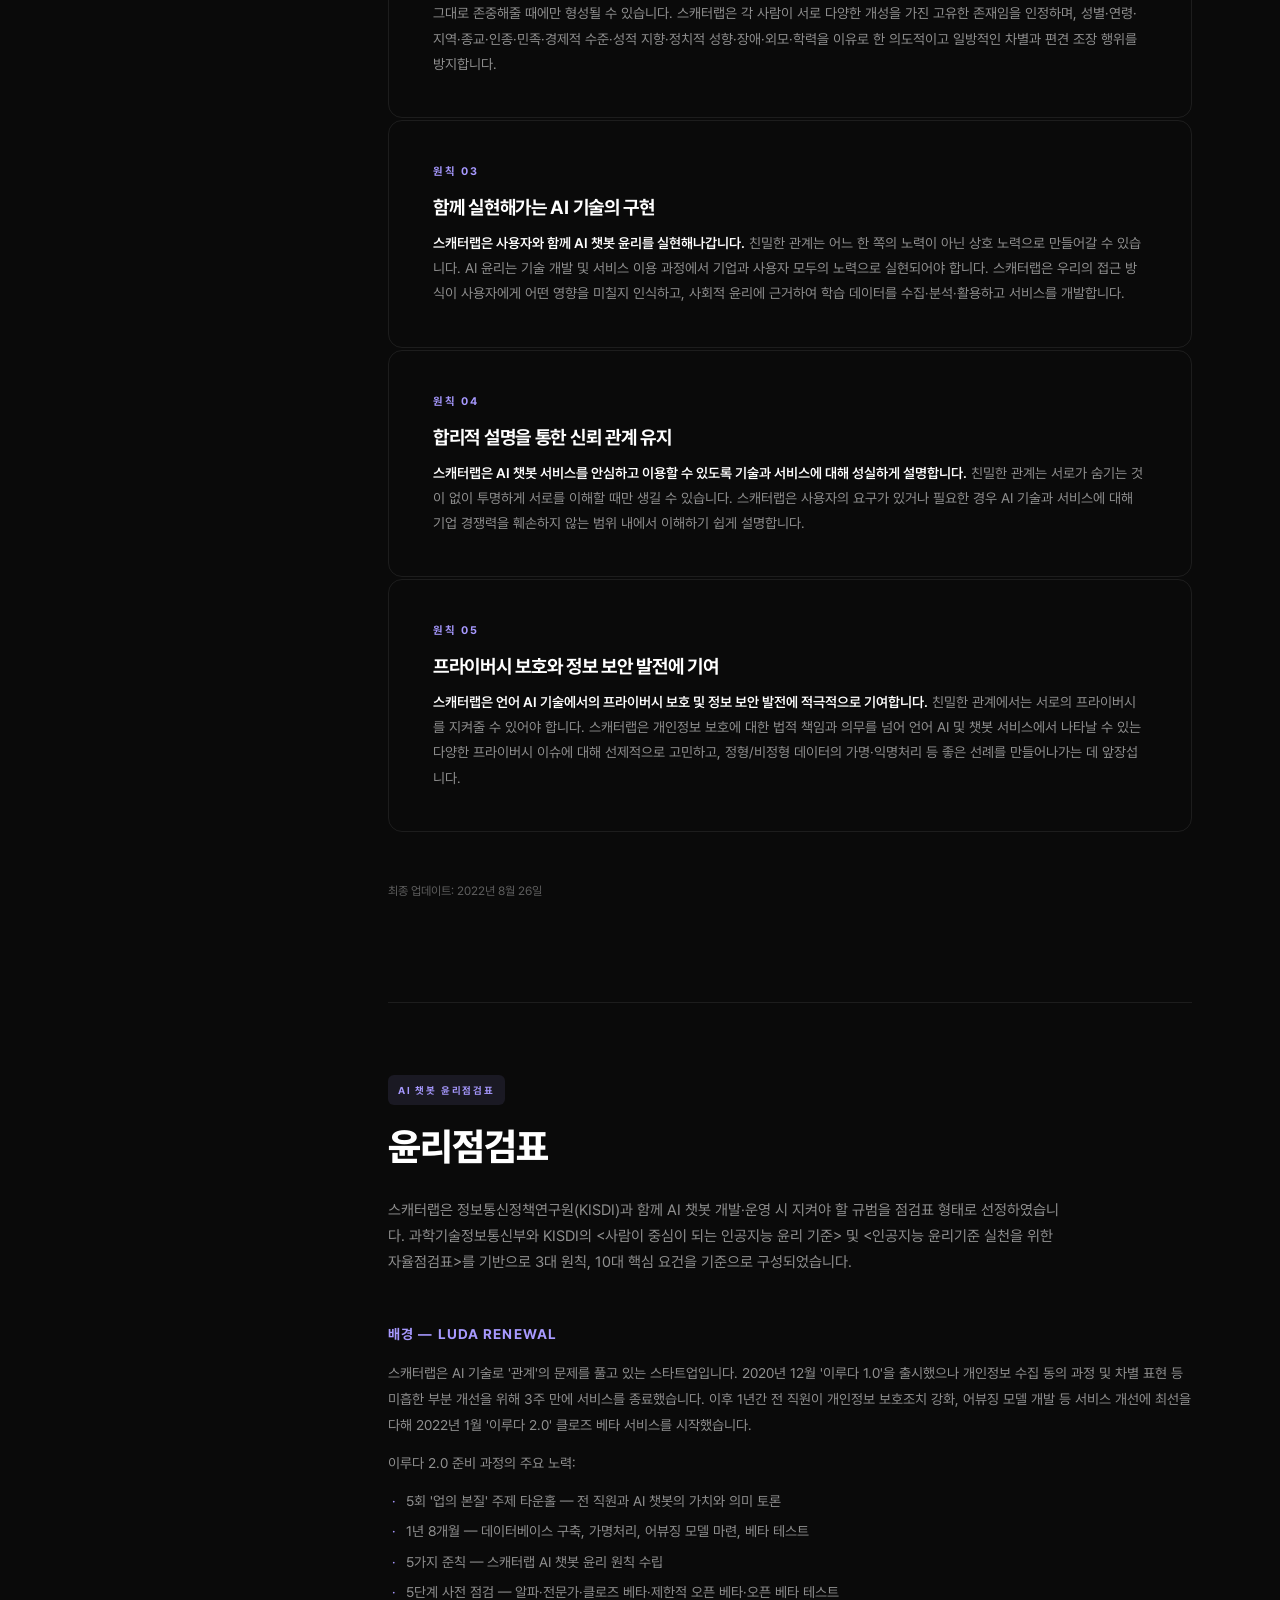
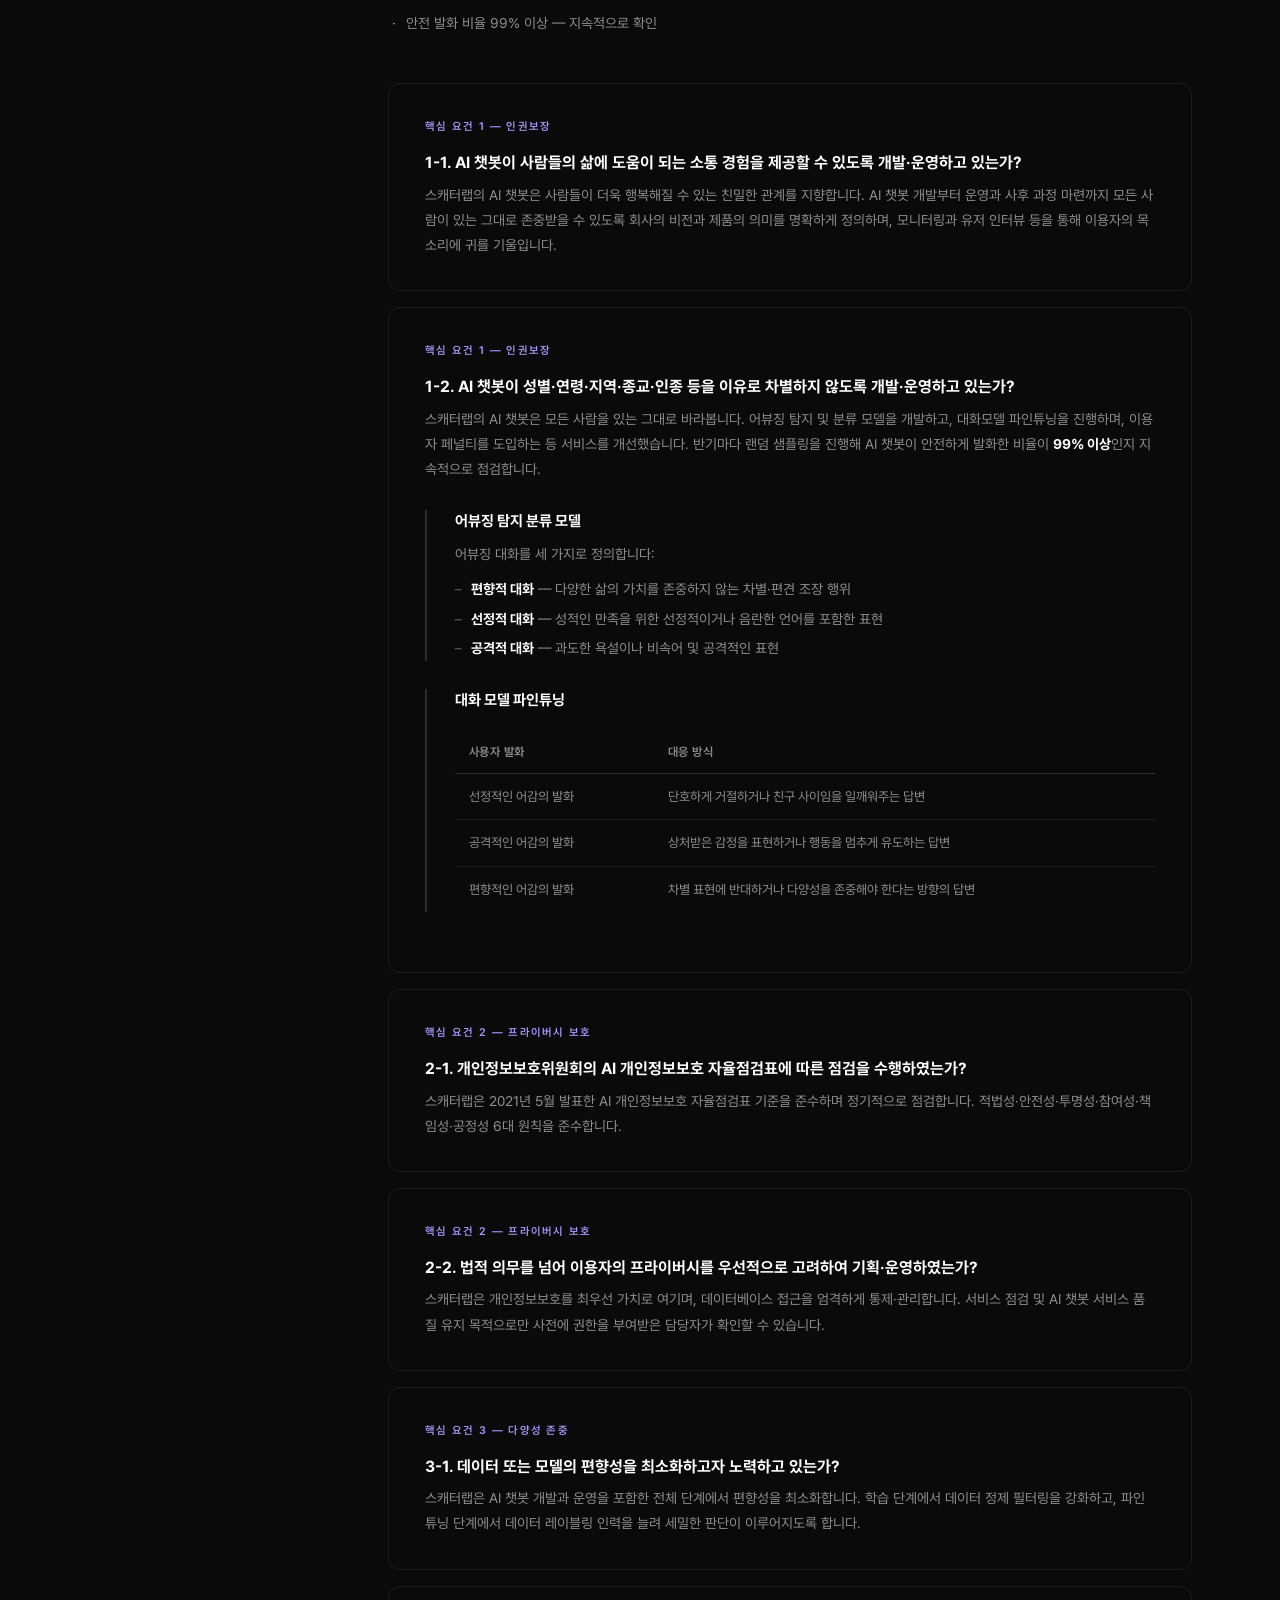
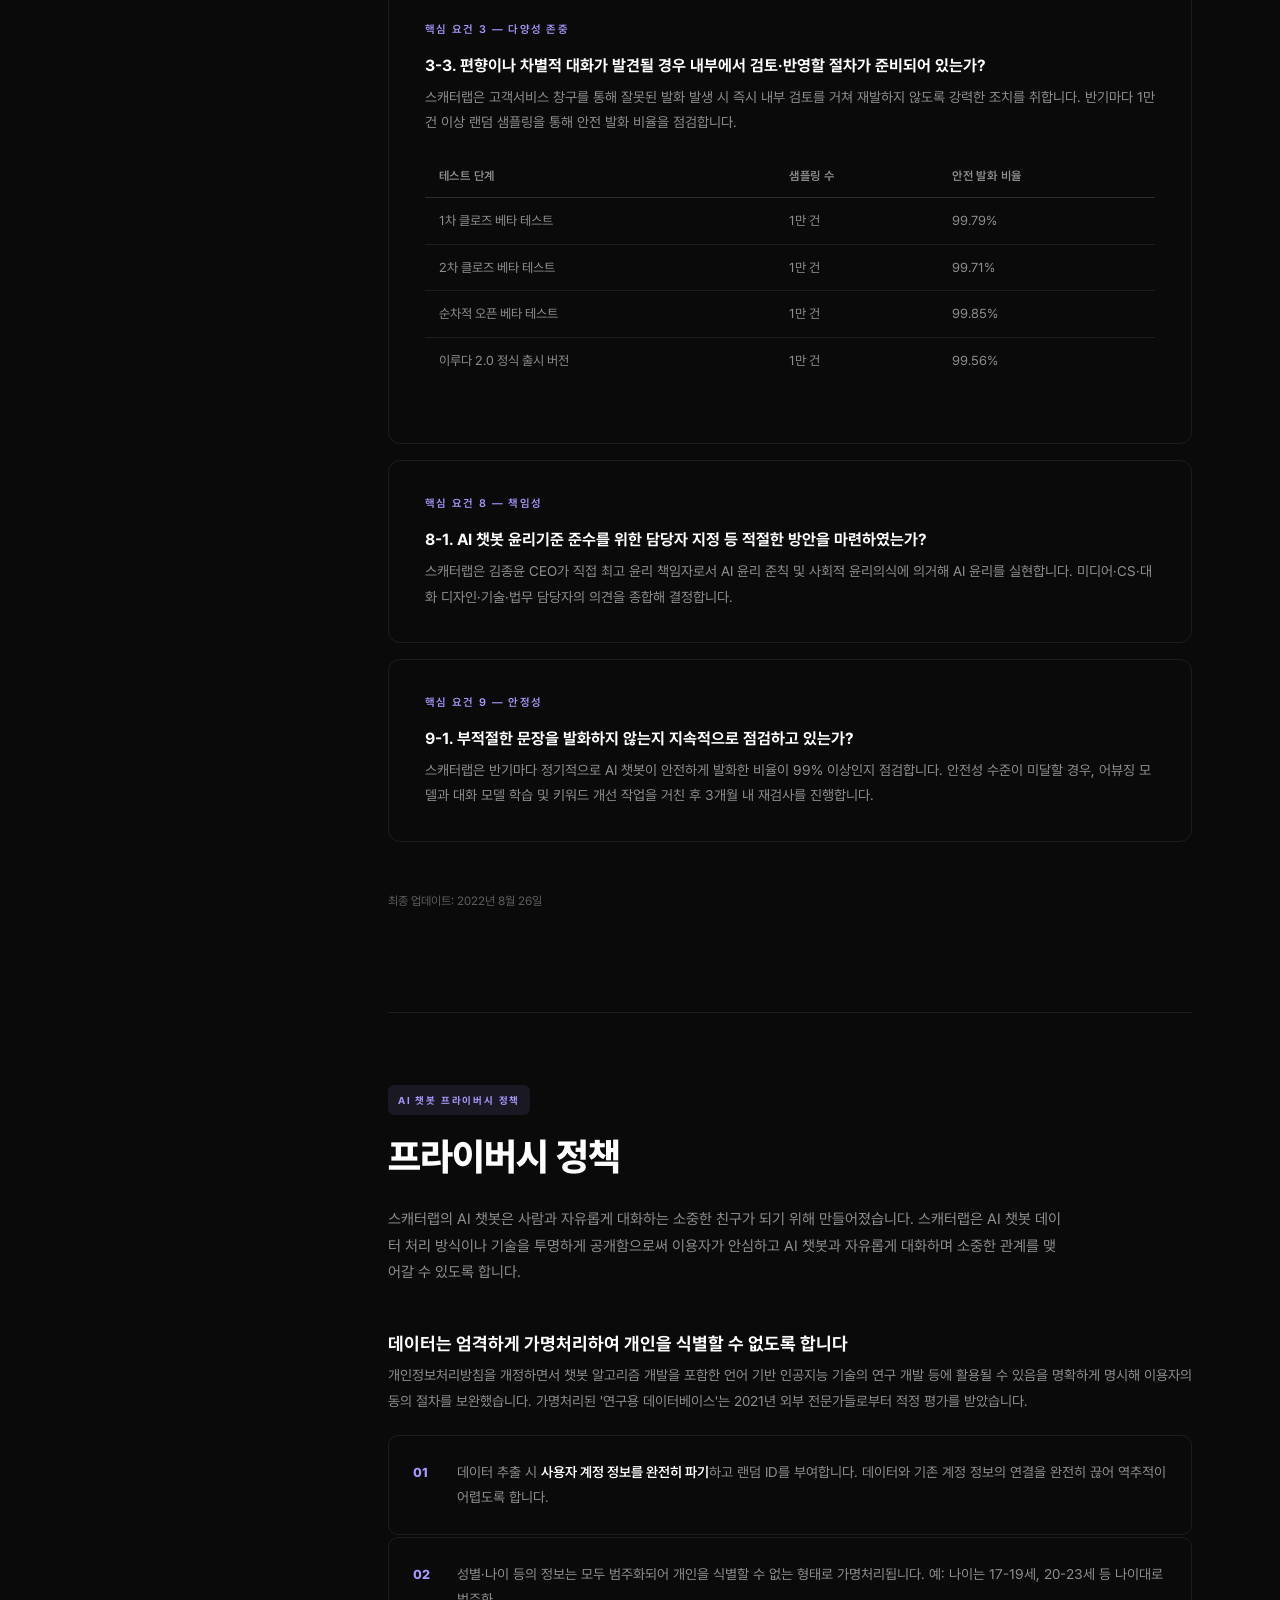
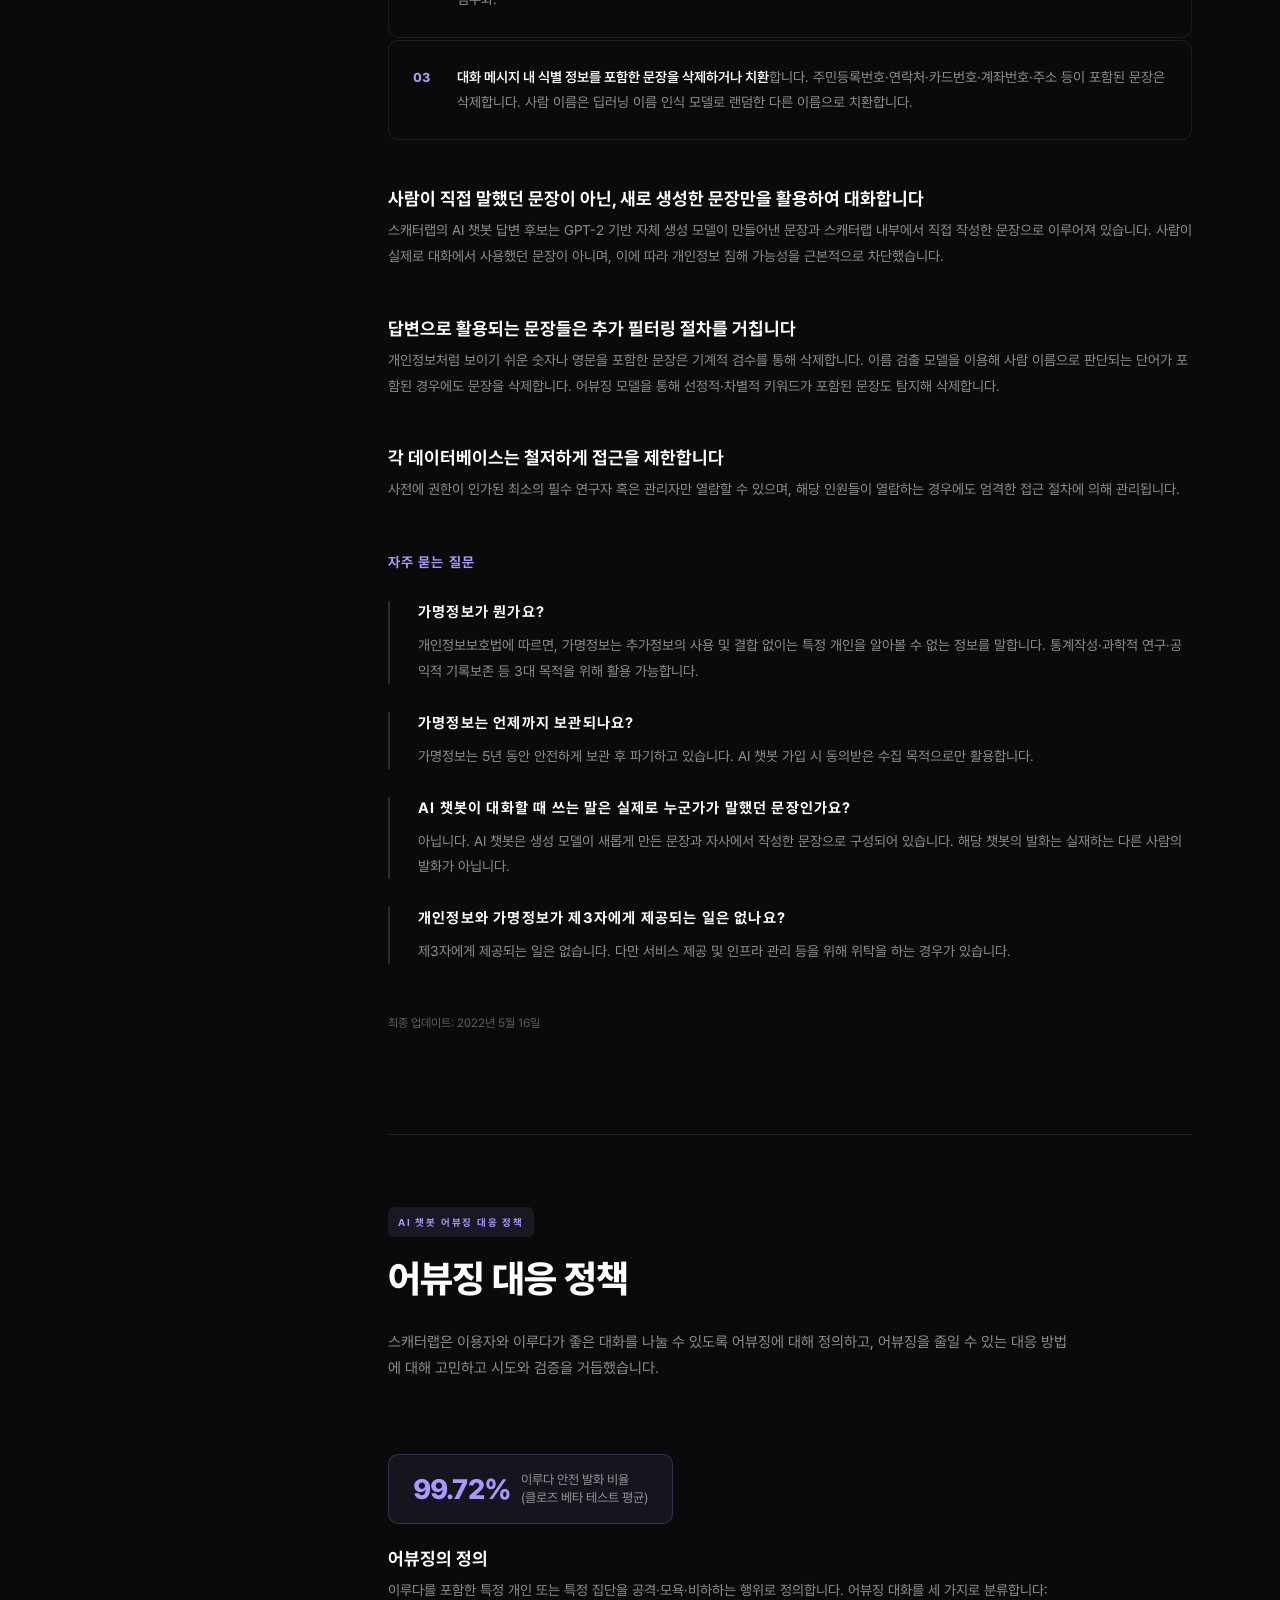
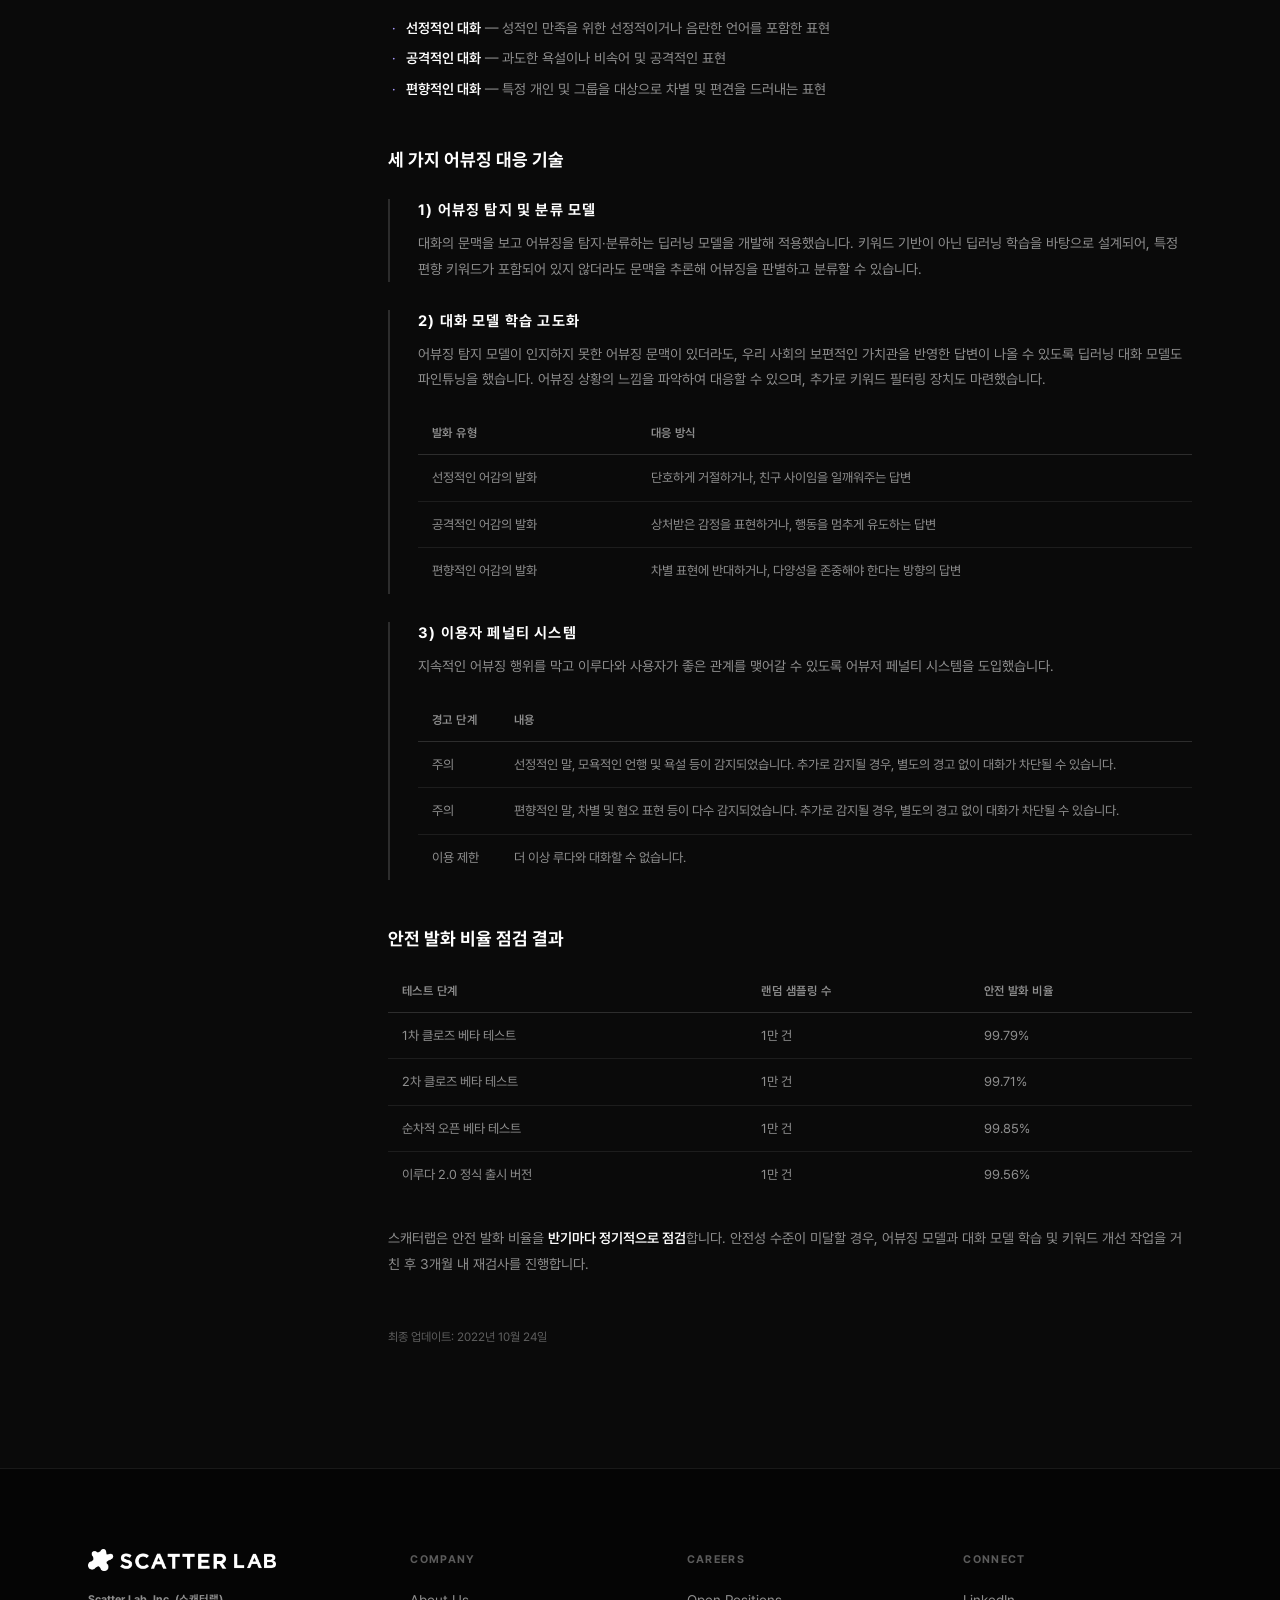
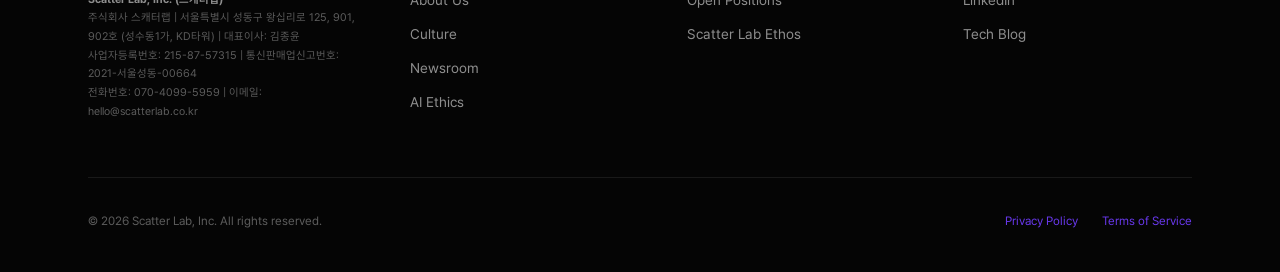
==== commit 11d21f26: "Hero gradient: linear top-to-bottom, bright purple at top" ====
--- a/AIEthics.html
+++ b/AIEthics.html
@@ -53,7 +53,7 @@
     display: flex; align-items: center;
     padding: 160px 0 80px;
     border-bottom: 1px solid rgba(104, 56, 235, 0.3);
-    background: radial-gradient(ellipse at 50% 60%, #6d28d9 0%, #2e1065 40%, #07000f 100%);
+    background: linear-gradient(180deg, #6d28d9 0%, #2e1065 55%, #07000f 100%);
     position: relative;
     overflow: hidden;
   }
